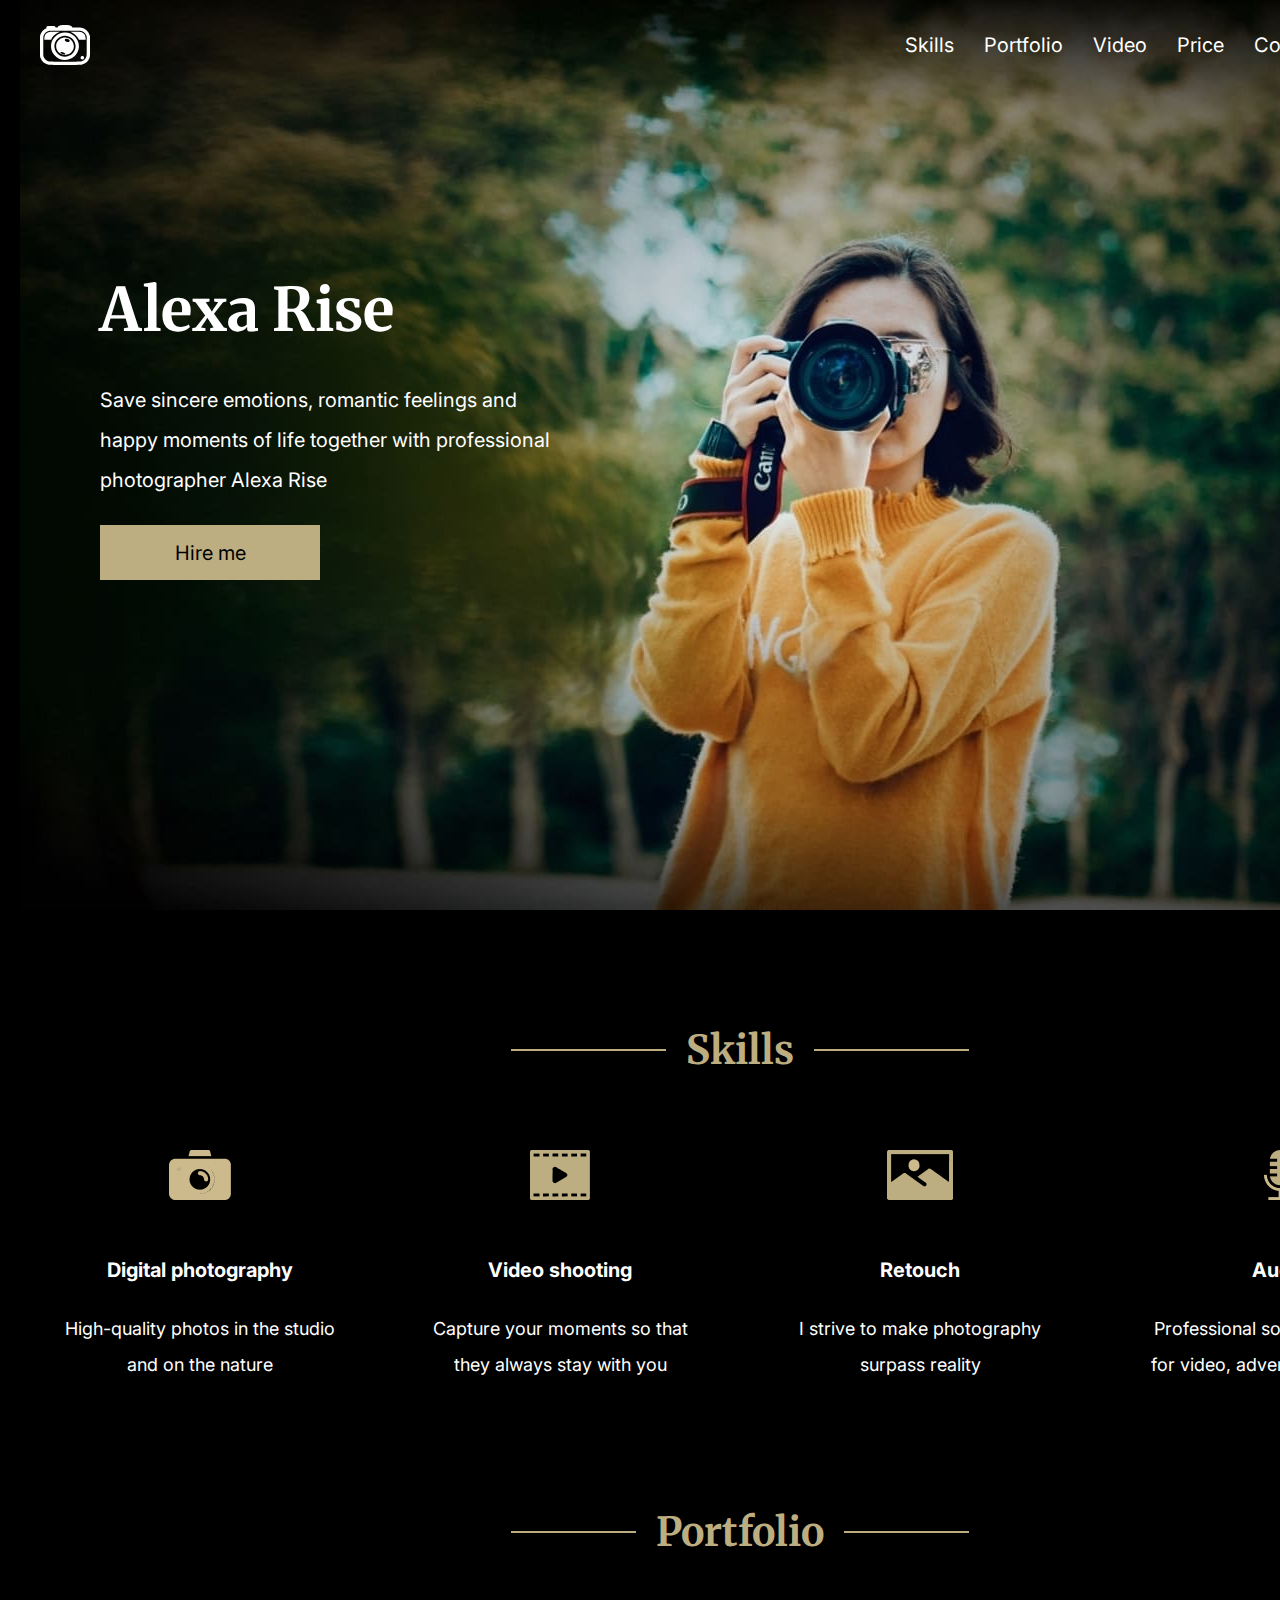
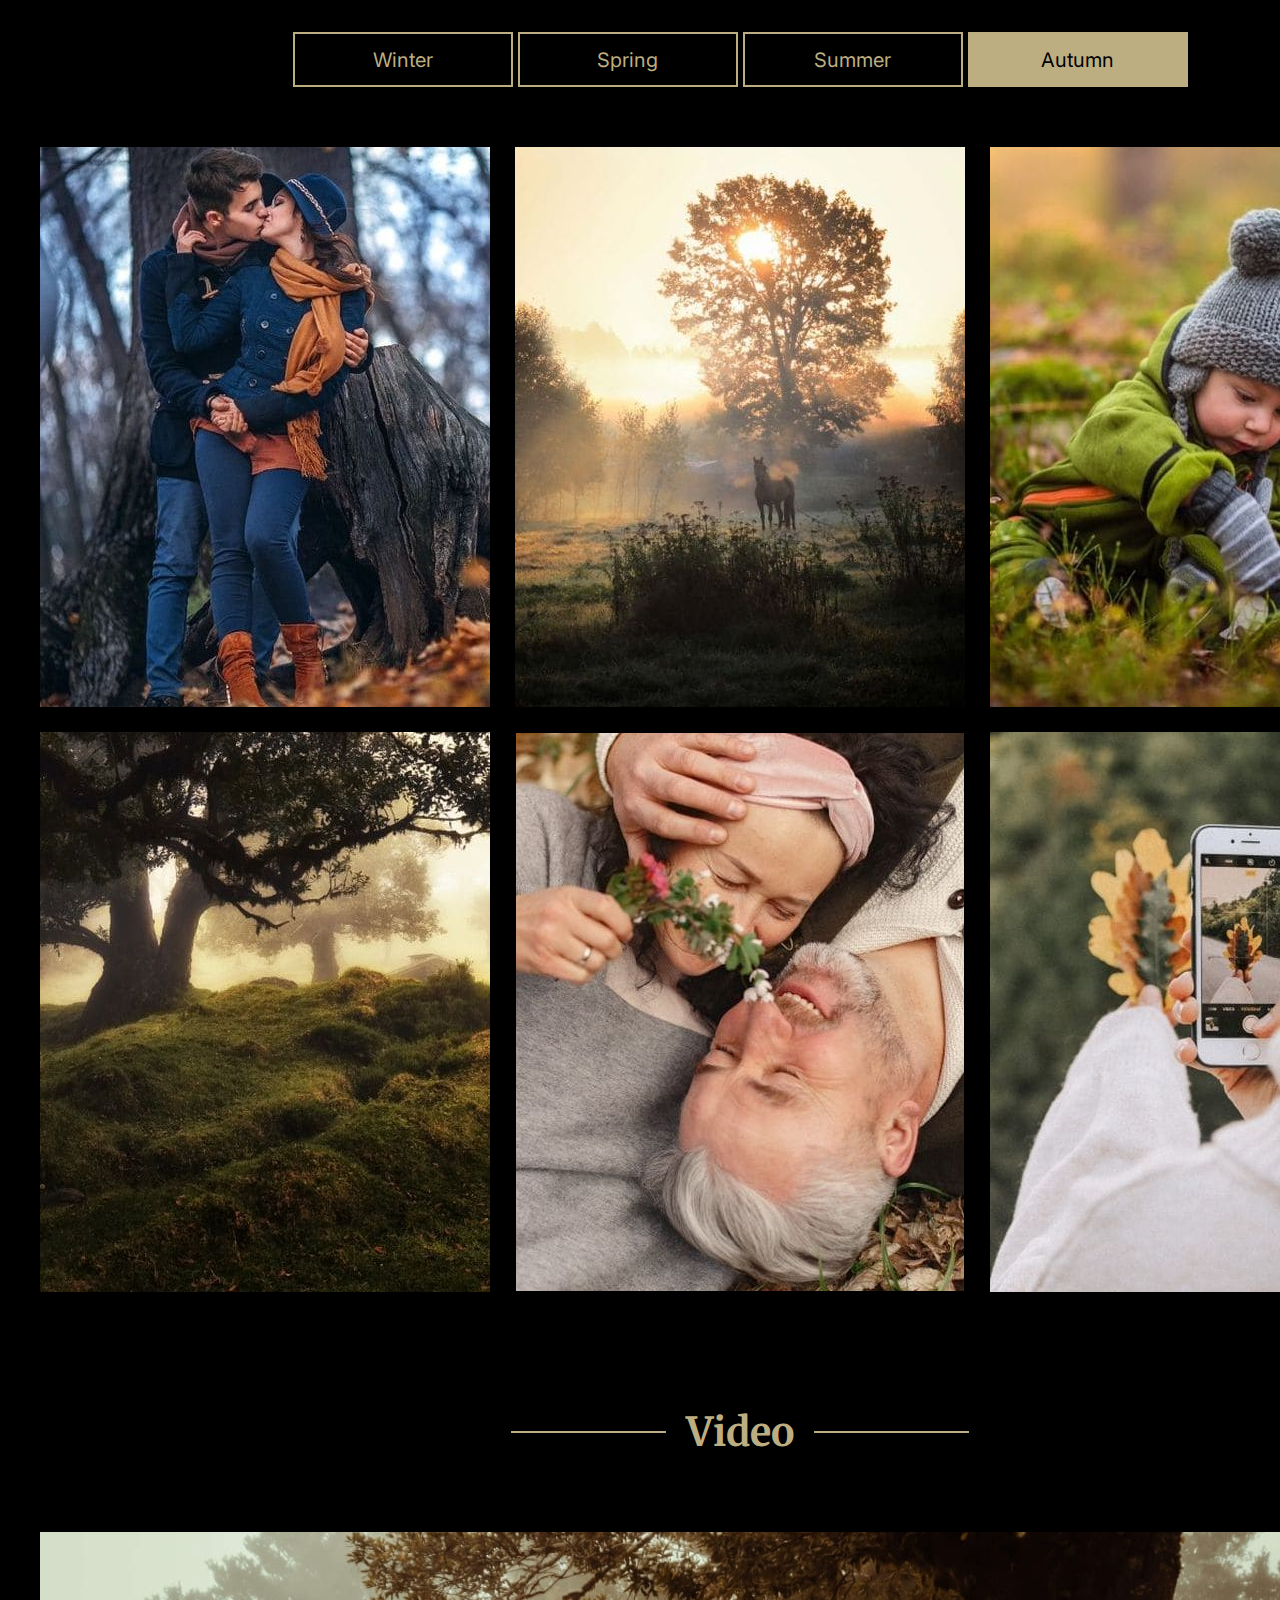
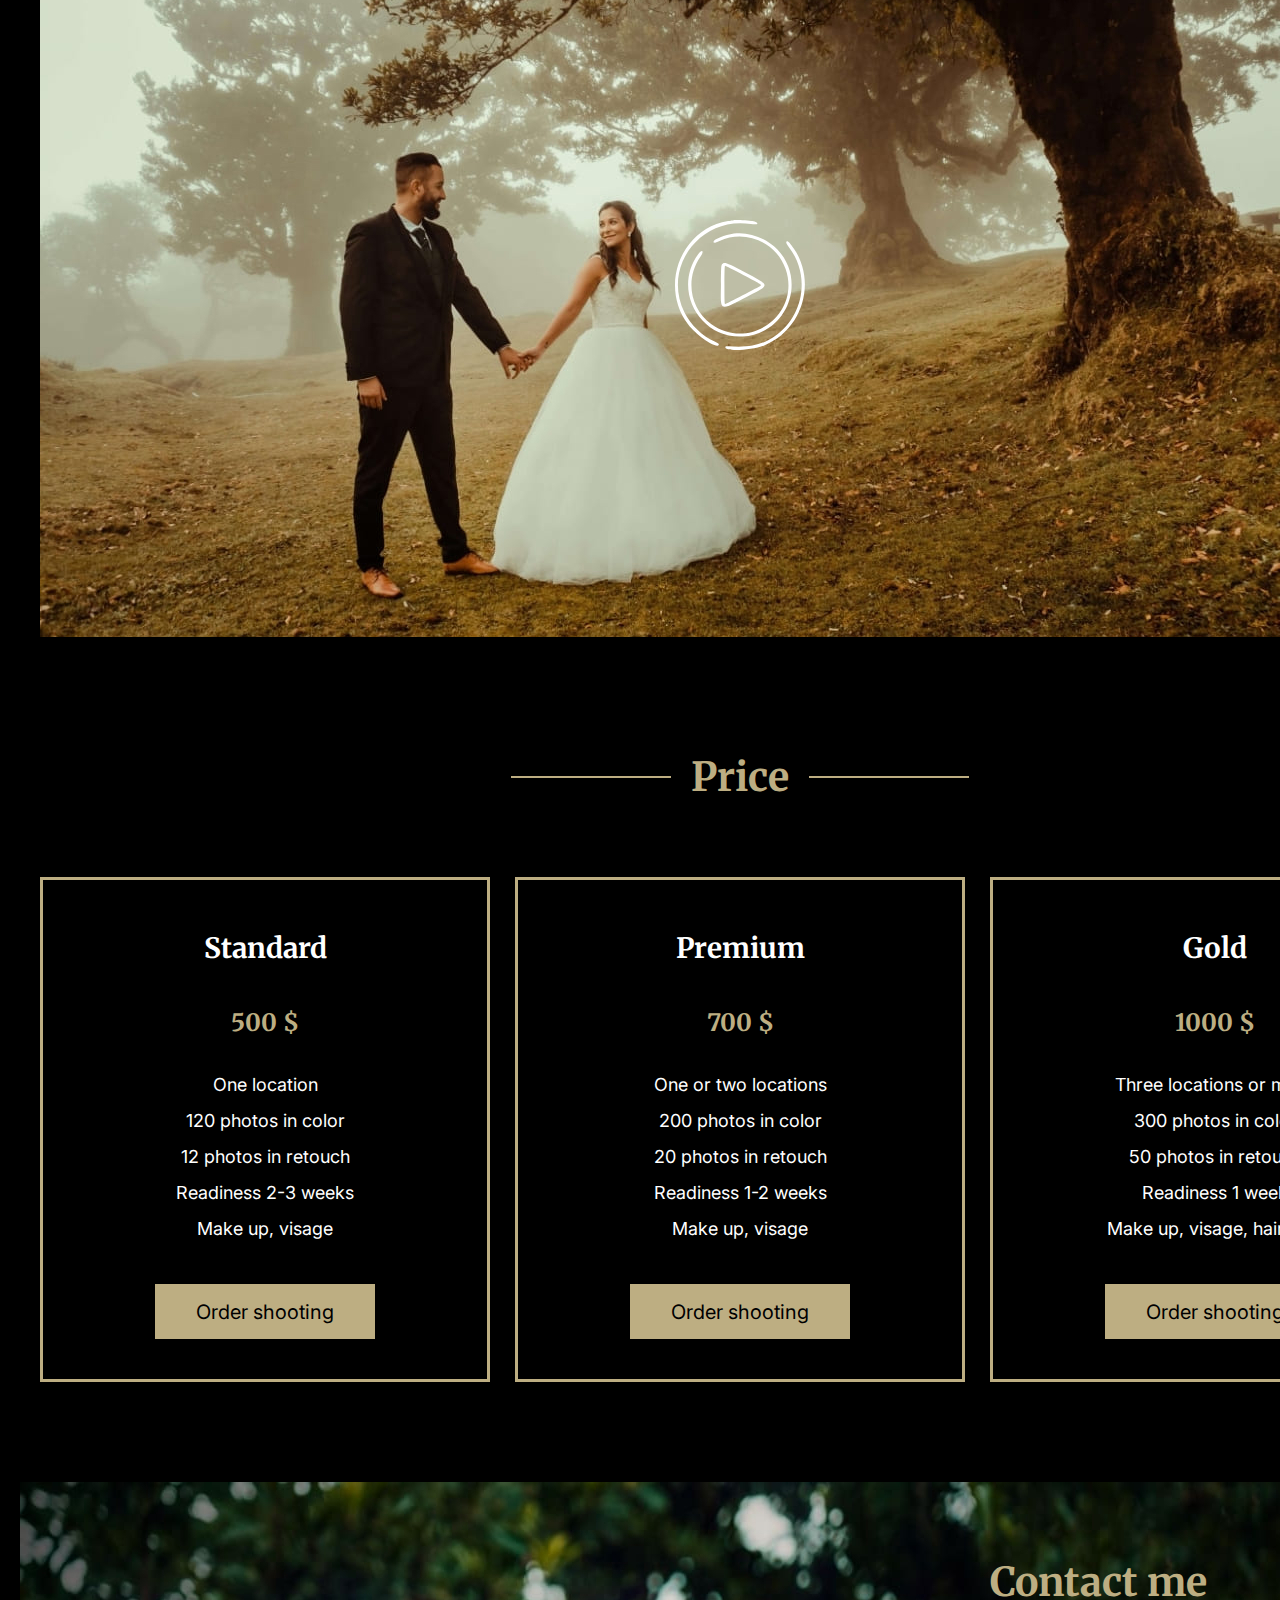
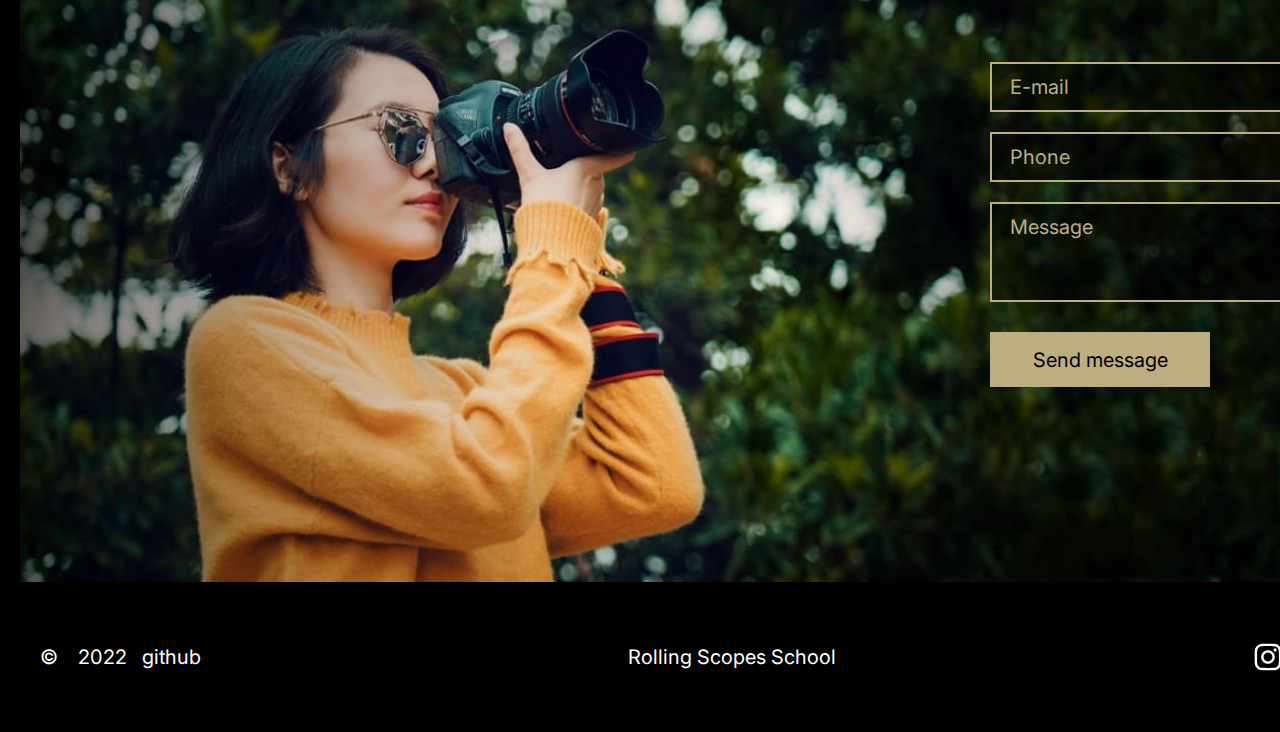
==== portfolio/index.html @ 55b0871f "refactor: refactor html and css files" ====
<!DOCTYPE html>
<html lang="en">

<head>
    <meta charset="UTF-8">
    <meta http-equiv="X-UA-Compatible" content="IE=edge">
    <meta name="viewport" content="width=device-width, initial-scale=1.0">
    <link rel="stylesheet" href="style.css">
    <link rel="shortcut icon" href="assets/img/favicon.ico" type="image/x-icon">
    <title>portfolio</title>
</head>

<body>
    <header class="header">
        <div class="container">

            <svg class="header__logo">
                <use xlink:href="assets/svg/icons.svg#logo"></use>
            </svg>

            <nav class="header-nav">
                <ul class="header-nav__list">
                    <li class="header-nav__item"><a href="#skills" class="header-nav__link">Skills</a></li>
                    <li class="header-nav__item"><a href="#portfolio" class="header-nav__link">Portfolio</a></li>
                    <li class="header-nav__item"><a href="#video" class="header-nav__link">Video</a></li>
                    <li class="header-nav__item"><a href="#price" class="header-nav__link">Price</a></li>
                    <li class="header-nav__item"><a href="#contacts" class="header-nav__link">Contacts</a></li>
                </ul>
            </nav>

            <button class="button-language" type="button"><span
                    class="color-gold">en</span>&nbsp;&nbsp;/&nbsp;&nbsp;ru</button>

        </div>
    </header>
    <main class="main">
        <div class="container">

            <section class="hero" id="hero">
                <div class="container">
                    <div class="hero__block">
                        <h1 class="hero__title">Alexa Rise</h1>
                        <p class="hero__text">Save sincere emotions, romantic feelings and<br>
                            happy moments of life together with professional<br>
                            photographer Alexa Rise
                        </p>
                        <button class="button button_active" type="button">Hire me</button>
                    </div>
                </div>
            </section>

            <section class="skills" id="skills">
                <div class="container">

                    <h2 class="section-title">Skills</h2>

                    <div class="skills__row">

                        <section class="skills-item">
                            <img class="skills-item__image" src="assets/img/camera-1.png" alt="camera">
                            <h2 class="skills-item__title">Digital photography</h2>
                            <p class="skills-item__text">High-quality photos in the studio<br>
                                and on the nature</p>
                        </section>

                        <section class="skills-item">
                            <img class="skills-item__image" src="assets/img/video-1.png" alt="video">
                            <h2 class="skills-item__title">Video shooting</h2>
                            <p class="skills-item__text">Capture your moments so that<br>
                                they always stay with you</p>
                        </section>

                        <section class="skills-item">
                            <img class="skills-item__image" src="assets/img/image-1.png" alt="image">
                            <h2 class="skills-item__title">Retouch</h2>
                            <p class="skills-item__text">I strive to make photography<br>
                                surpass reality</p>
                        </section>

                        <section class="skills-item">
                            <img class="skills-item__image" src="assets/img/mic-1.png" alt="microphone">
                            <h2 class="skills-item__title">Audio</h2>
                            <p class="skills-item__text">Professional sounds recording<br>
                                for video, advertising, portfolio</p>
                        </section>

                    </div>

                </div>
            </section>

            <section class="portfolio" id="portfolio">
                <div class="container">

                    <h2 class="section-title">Portfolio</h2>

                    <div class="portfolio__buttons">
                        <button class="button" type="button">Winter</button>
                        <button class="button" type="button">Spring</button>
                        <button class="button" type="button">Summer</button>
                        <button class="button button_active" type="button">Autumn</button>
                    </div>

                    <div class="portfolio__images">
                        <img class="portfolio__image" src="assets/img/portfolio-img.jpg" alt="image 1">
                        <img class="portfolio__image" src="assets/img/portfolio-img-1.jpg" alt="image 2">
                        <img class="portfolio__image" src="assets/img/portfolio-img-2.jpg" alt="image 3">
                        <img class="portfolio__image" src="assets/img/portfolio-img-3.jpg" alt="image 4">
                        <img class="portfolio__image" src="assets/img/portfolio-img-4.jpg" alt="image 5">
                        <img class="portfolio__image" src="assets/img/portfolio-img-5.jpg" alt="image 6">
                    </div>

                </div>
            </section>

            <section class="video" id="video">
                <div class="container">

                    <h2 class="section-title">Video</h2>

                    <div class="video-player">

                        <img class="video-player__image" src="assets/img/video-player.jpg" alt="video">
                        <svg class="video-player__button">
                            <use xlink:href="assets/svg/icons.svg#Play_hover"></use>
                        </svg>

                    </div>

                </div>
            </section>

            <section class="price" id="price">
                <div class="container">

                    <h2 class="section-title">Price</h2>

                    <div class="price__row">

                        <section class="price-item">

                            <h2 class="price-item__title">Standard</h2>

                            <span class="price-item__text price-text display-block">500 $</span>
                            <span class="price-item__text display-block">One location</span>
                            <span class="price-item__text display-block">120 photos in color</span>
                            <span class="price-item__text display-block">12 photos in retouch</span>
                            <span class="price-item__text display-block">Readiness 2-3 weeks</span>
                            <span class="price-item__text display-block">Make up, visage</span>
                            <button class="button button_active" type="button">Order shooting</button>

                        </section>

                        <section class="price-item">

                            <h2 class="price-item__title">Premium</h2>

                            <span class="price-item__text price-text display-block">700 $</span>
                            <span class="price-item__text display-block">One or two locations</span>
                            <span class="price-item__text display-block">200 photos in color</span>
                            <span class="price-item__text display-block">20 photos in retouch</span>
                            <span class="price-item__text display-block">Readiness 1-2 weeks</span>
                            <span class="price-item__text display-block">Make up, visage</span>
                            <button class="button button_active" type="button">Order shooting</button>

                        </section>

                        <section class="price-item">

                            <h2 class="price-item__title">Gold</h2>

                            <span class="price-item__text price-text display-block">1000 $</span>
                            <span class="price-item__text display-block">Three locations or more</span>
                            <span class="price-item__text display-block">300 photos in color</span>
                            <span class="price-item__text display-block">50 photos in retouch</span>
                            <span class="price-item__text display-block">Readiness 1 week</span>
                            <span class="price-item__text display-block">Make up, visage, hairstyle</span>
                            <button class="button button_active" type="button">Order shooting</button>

                        </section>

                    </div>

                </div>
            </section>

            <section class="contacts" id="contacts">
                <div class="container">
                    <div class="contacts__block">

                        <h2 class="contacts__title">Contact me</h2>
                        <span class="contacts__item display-block"><input class="contacts__input-email" type="email"
                                placeholder="E-mail"></span>
                        <span class="contacts__item display-block"><input class="contacts__input-tel" type="tel"
                                placeholder="Phone"></span>
                        <span class="contacts__item display-block"><textarea class="contacts__textarea"
                                placeholder="Message"></textarea></span>
                        <button class="button button_active" type="button">Send message</button>

                    </div>
                </div>
            </section>

        </div>
    </main>
    <footer class="footer">
        <div class="container">
            <div class="footer__row">
                <span class="footer__item">&copy;&nbsp;&nbsp;&nbsp;&nbsp;2022&nbsp;&nbsp;&nbsp;<a
                        href="https://github.com/alexPalx">github</a>&nbsp;&nbsp;&nbsp;&nbsp;&nbsp;&nbsp;</span>

                <span class="footer__item"><a href="https://rs.school/js-stage0">Rolling Scopes School</a></span>

                <ul class="footer__item footer__social-list">
                    <li>
                        <a class="social-list__link" href="#">
                            <svg class="social-list__icon">
                                <use xlink:href="assets/svg/icons.svg#inst-1"></use>
                            </svg>
                        </a>
                    </li>
                    <li>
                        <a class="social-list__link" href="#">
                            <svg class="social-list__icon">
                                <use xlink:href="assets/svg/icons.svg#fb-1"></use>
                            </svg>
                        </a>
                    </li>
                    <li>
                        <a class="social-list__link" href="#">
                            <svg class="social-list__icon">
                                <use xlink:href="assets/svg/icons.svg#tw-1"></use>
                            </svg>
                        </a>
                    </li>
                    <li>
                        <a class="social-list__link" href="#">
                            <svg class="social-list__icon">
                                <use xlink:href="assets/svg/icons.svg#pinterest-1"></use>
                            </svg>
                        </a>
                    </li>
                </ul>

            </div>
        </div>
    </footer>
    <script src="index.js"></script>
</body>

</html>
---- portfolio/style.css ----
@import url('https://fonts.googleapis.com/css2?family=Inter:wght@400;700&family=Merriweather:wght@700&display=swap');

/*
font-family: 'Inter', sans-serif;
font-family: 'Merriweather', serif;
*/

/*---------------- Html ----------------*/
:root {
    --gold-color: #bdae82;
}

* {
    box-sizing: border-box;
    font: 400 20px/30px 'Inter', sans-serif;
    color: #ffffff;
}

html {
    scroll-behavior: smooth;
}



/*---------------- Body ----------------*/
body {
    background-color: #000000;
    margin: 0;
}

svg,
a {
    transition: 0.4s;
}

a {
    text-decoration: none;
}

a:hover {
    color: var(--gold-color);
}

h1,
p {
    margin: 0;
}

.container {
    width: 1440px;
    margin: 0 auto;
    margin-bottom: 100px;
}

.display-block {
    display: block;
}

.header,
.main,
.footer {
    padding: 0 20px;
}



/*--------------- Header ---------------*/
.header .container {
    display: flex;
    align-items: center;
    background: url('assets/img/bg.jpg');
    background-repeat: no-repeat;
    background-position: center 0;
    margin-bottom: 0;
}

.header__logo {
    display: block;
    width: 50px;
    height: 50px;
    margin: 20px;
    fill: #ffffff;
}

.header__logo:hover {
    fill: var(--gold-color);
}

.header-nav {
    margin-left: auto;
}

.header-nav__list {
    display: flex;
    justify-content: flex-end;
    align-items: center;
    padding: 0; 
    margin: 0;
    list-style: none;
}

.header-nav__item {
    font: 400 20px/50px 'Inter', sans-serif;
    color: #ffffff;
}

.header-nav__link {
    margin: 0 15px;
    line-height: 50px;
    font-size: 20px;
}



/*---------------- Main ----------------*/
.main > .container {
    margin-bottom: 0;
}

.section-title{
    display: flex;
    justify-content: center;
    width: 42vw;
    max-width: 1440px;
    height: 80px;
    padding: 0 20px;
    margin: 0 auto 60px auto;
    overflow: hidden;
    font: 700 40px 'Merriweather', serif;
    color: var(--gold-color);
    font-size: 40px;
    line-height: 80px;
}

.section-title::after,
.section-title::before {
    width: 400px;
    height: 0px;

    margin: 39px 20px;

    content: '';
    border: 1px solid var(--gold-color);
}



/*---------------- Hero ----------------*/
.hero .container {
    height: 820px;
    background-image: url('assets/img/bg.jpg');
    background-position: center -90px;
    background-repeat: no-repeat;
}

.hero__block {
    padding: 160px 0 0 80px;
}

.hero__title {
    font: 700 60px/120px 'Merriweather', serif;
}

.hero__text {
    font: 400 20px/40px 'Inter', sans-serif;
    margin: 10px 0 25px 0;
}



/*--------------- Skills ---------------*/
.skills .container {
    margin-bottom: 102px;
}

.skills__row {
    display: flex;
    justify-content: center;
    flex-wrap: wrap;
    text-align: center;
    gap: 40px
}
.skills-item {
    width: 320px;
    height: 240px;
    /* padding: 0 20px 2px 20px; */
}

/* .skills-item__image {} */

.skills-item__title {
    font: 700 20px/40px 'Inter', sans-serif;
    margin: 42px 0 21px 0;
}

.skills-item__text {
    font: 400 18px/36px 'Inter', sans-serif;
}



/*------------- Portfolio --------------*/
.portfolio .container {
    text-align: center;
}

/* .portfolio__buttons {} */

.portfolio__images {
    display: flex;
    justify-content: center;
    flex-wrap: wrap;
    gap: 25px;
    padding-top: 60px;
}

.portfolio__image {
    width: 450px;
}



/*--------------- Video ----------------*/
.video .container {
    text-align: center;
}

.video-player {
    width: 1400px;
    height: 705px;
    margin: auto;
    position: relative;
    display: flex;
    justify-content: center;
    align-items: center;
}

/* .video-player__image {} */

.video-player__button {
    position: absolute;
    width: 130px;
    fill: #ffffff;
}

.video-player__button:hover {
    fill: var(--gold-color);
}



/*--------------- Price ----------------*/
/* .price {} */

.price__row {
    display: flex;
    justify-content: space-between;
    padding: 0 20px;
    gap: 25px
}

.price-item {
    width: 450px;
    height: 505px;
    border: 3px solid var(--gold-color);
    text-align: center;
}

.price-item span:last-of-type {
    margin-bottom: 37px;
}

.price-item__title {
    font: 700 28px/56px 'Merriweather', serif;
    margin-top: 40px;
}

.price-item__text {
    font: 400 18px/36px 'Inter', sans-serif;
}

.price-item__text {
    font: 400 18px/36px 'Inter', sans-serif;
}

.price-text {
    font: 700 24px/48px 'Merriweather', serif;
    color: var(--gold-color);
    margin: 20px 0;
}



/*-------------- Contacts --------------*/
.contacts .container {
    height: 700px;
    background-image: url('assets/img/contacts.jpg');
    margin-bottom: 0;
}

.contacts__block {
    padding: 60px 20px 195px 970px;
}

.contacts__title {
    margin: 0 0 40px 0;
    font: 700 40px/80px 'Merriweather', serif;
    color: var(--gold-color);
}

.contacts__item ::placeholder {
    font-family: inherit;
    color: var(--gold-color);
    font-size: 20px;
}

.contacts__input-email,
.contacts__input-tel,
.contacts__textarea {
    border: 2px solid var(--gold-color);
    background: rgba(0, 0, 0, 0.5);
    width: 450px;
    height: 50px;
    padding: 7.5px 18px;
    margin-bottom: 20px;
}

.contacts__textarea {
    height: 100px;
    resize: none;
    margin-bottom: 22px;
}



/*--------------- Footer ---------------*/
.footer .container {
    height: 150px;
    margin-bottom: 0;
}

.footer__row {
    height: 100%;
    display: flex;
    justify-content: space-between;
    align-items: center;
    font: 400 20px/50px 'Inter', sans-serif;
}

.footer__item {
    margin: 0 20px;
}

.footer__social-list {
    display: flex;
    list-style: none;
    padding: 0;
}

.social-list__link {
    display: block;
    height: 32px;
    margin-left: 20px;
}

.social-list__icon{
    fill: #ffffff;
    width: 32px;
    height: 32px;
}

.social-list__icon:hover{
    fill: var(--gold-color);
}

.social-list__icon:last-child {
    margin-right: 0;
}



/*--------------- Other ----------------*/
.button {
    font: 400 20px/40px 'Inter', sans-serif;
    color: var(--gold-color);
    background-color: #000000;
    border: 2px solid var(--gold-color);
    width: 220px;
    height: 55px;
    transition: 0.3s;
    cursor: pointer;
}

.button_active {
    color: #000000;
    background-color: var(--gold-color);
    border: none;
}

.button:hover {
    color: #ffffff;
}

.button-language {
    font: 700 20px/50px 'Inter', sans-serif;
    background: none;
    border: none;
    margin: 0 12px;
}

.color-gold{
    font-weight: inherit;
    font-size: inherit;
    color: var(--gold-color);
}
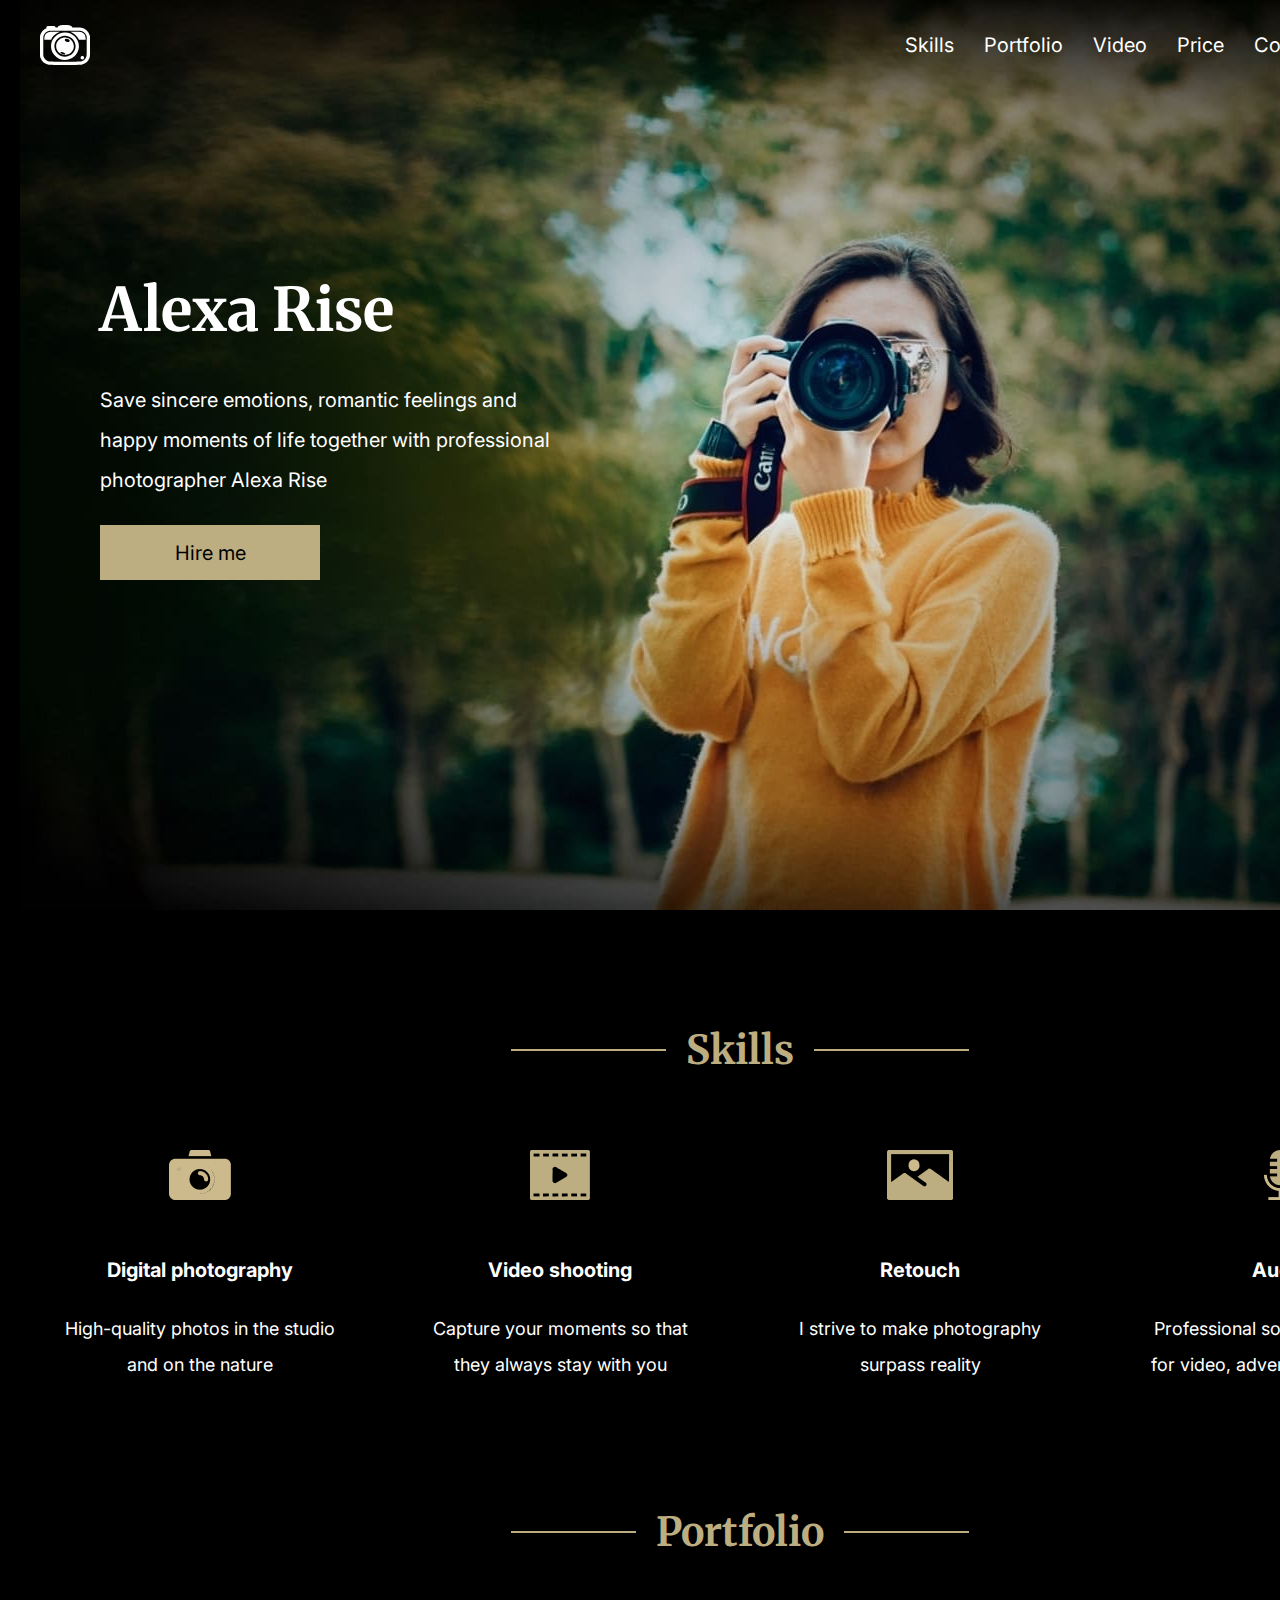
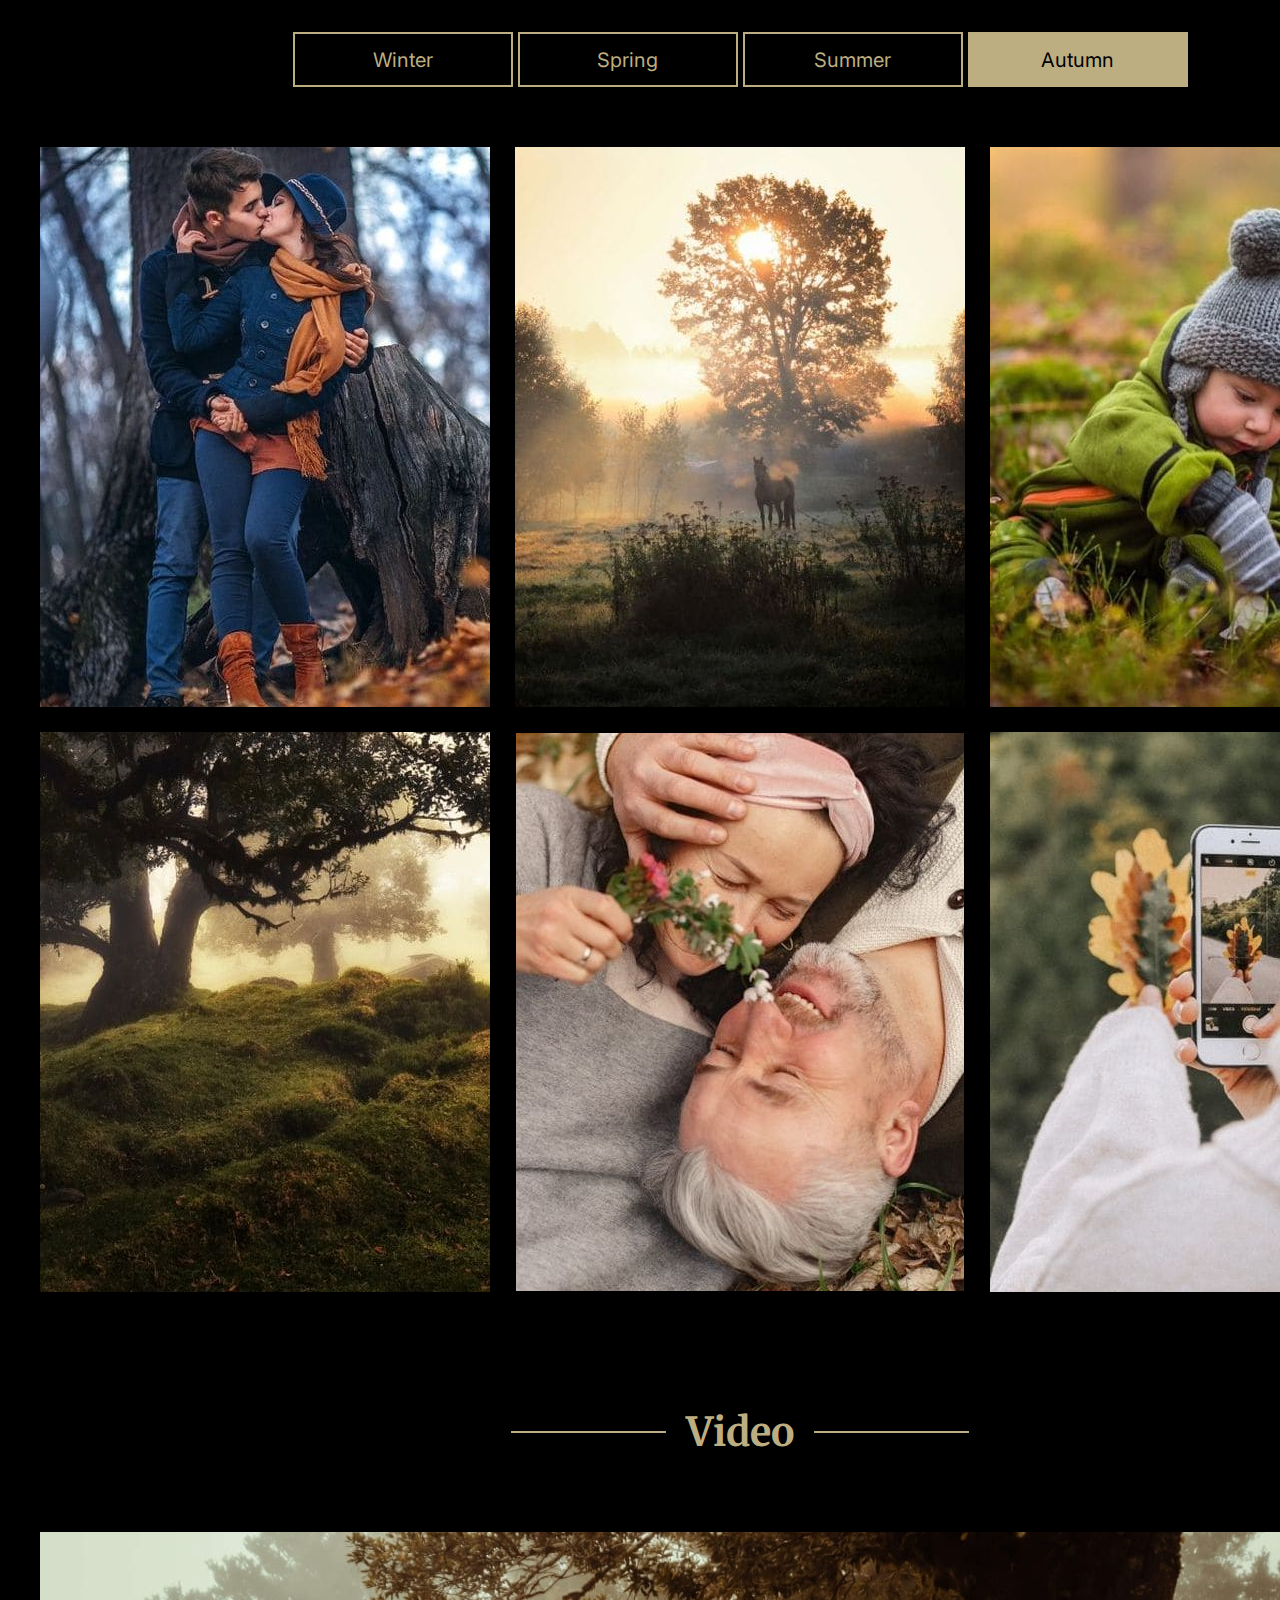
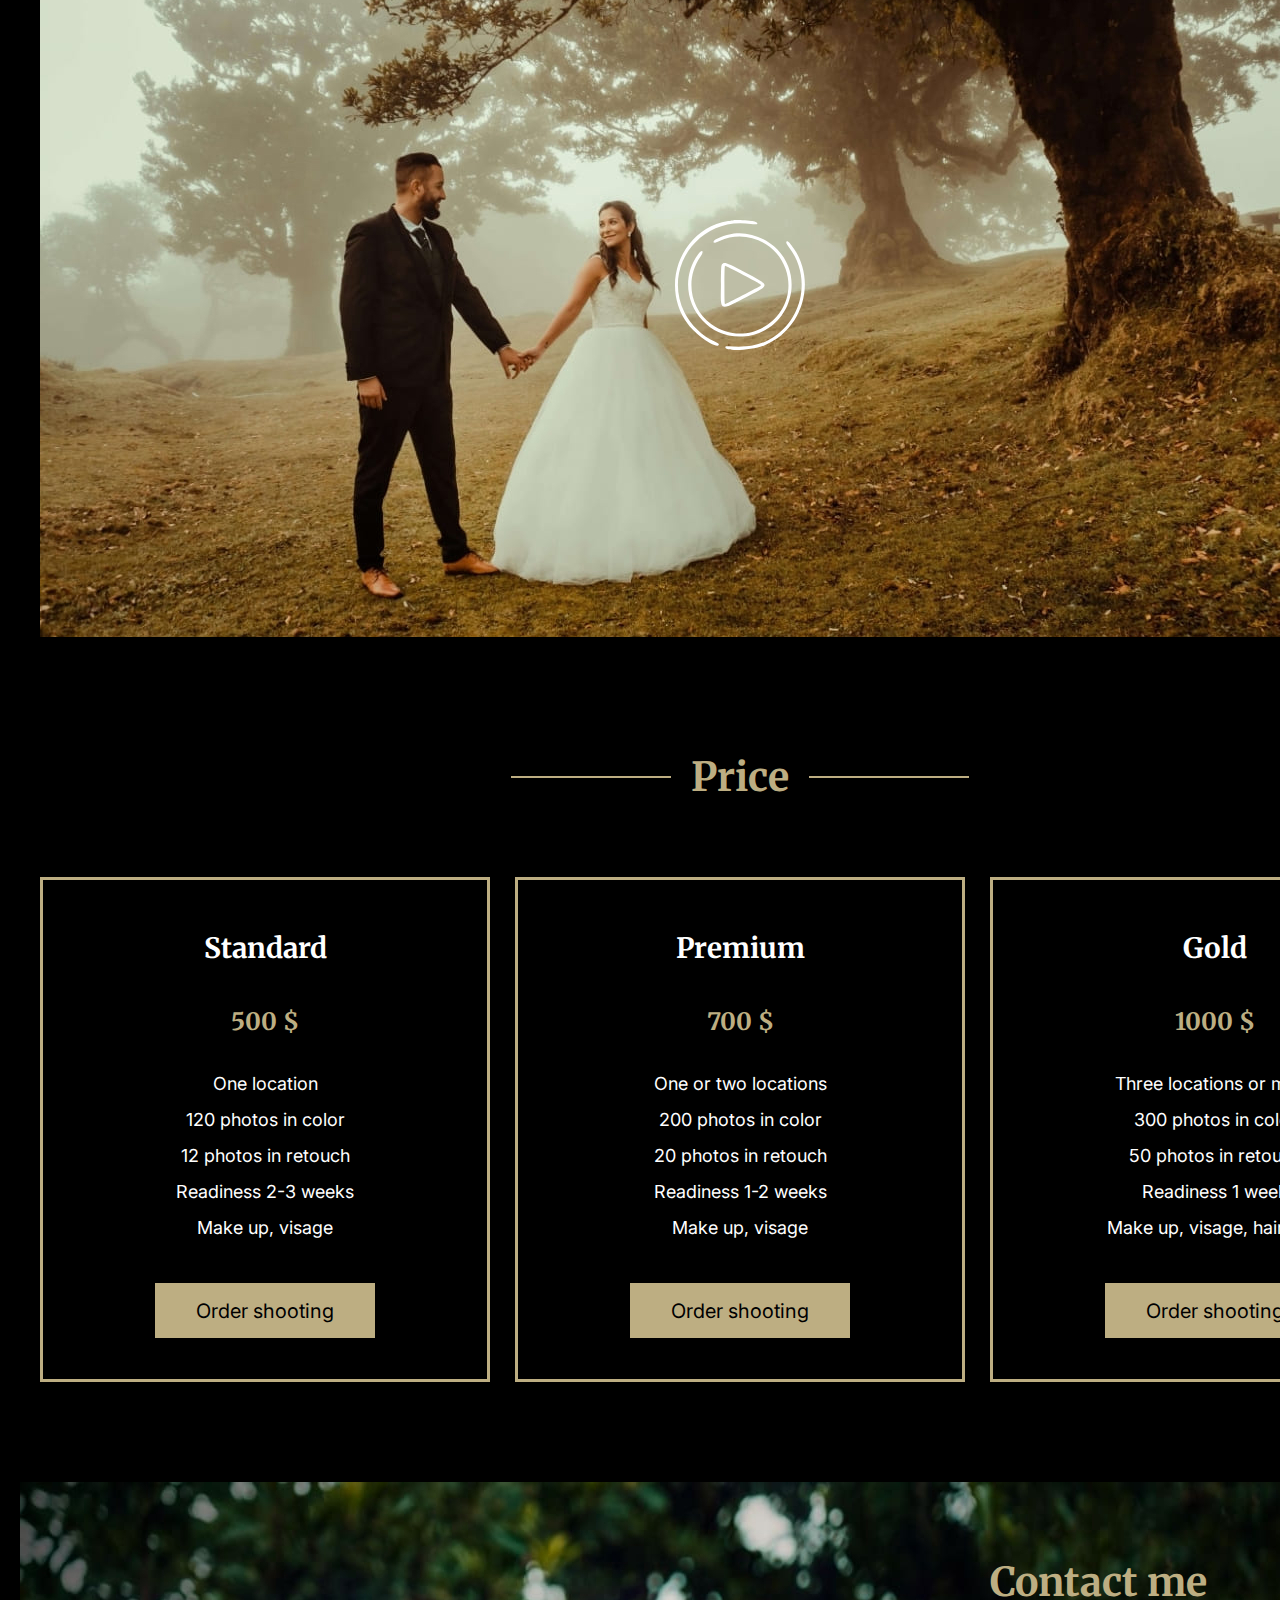
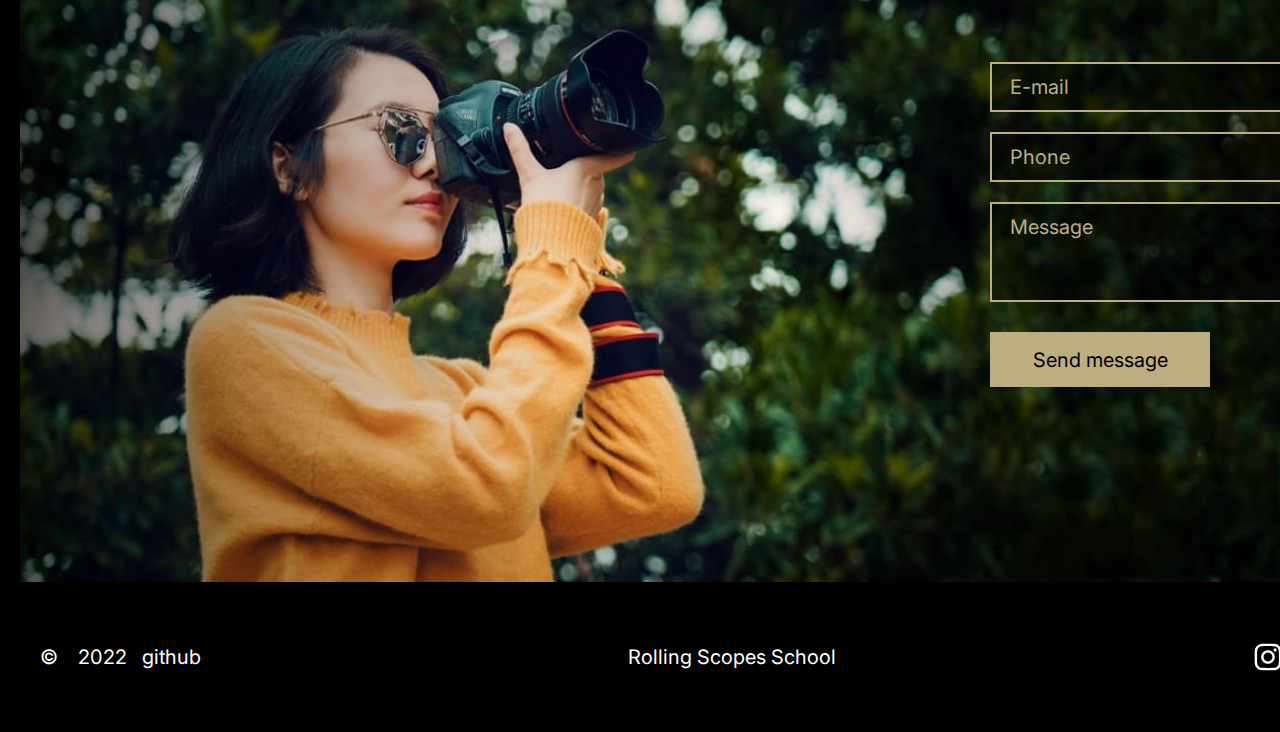
==== commit ca2335b1: "fix: minor fixes" ====
--- a/portfolio/index.html
+++ b/portfolio/index.html
@@ -58,28 +58,28 @@
 
                         <section class="skills-item">
                             <img class="skills-item__image" src="assets/img/camera-1.png" alt="camera">
-                            <h2 class="skills-item__title">Digital photography</h2>
+                            <h3 class="skills-item__title">Digital photography</h3>
                             <p class="skills-item__text">High-quality photos in the studio<br>
                                 and on the nature</p>
                         </section>
 
                         <section class="skills-item">
                             <img class="skills-item__image" src="assets/img/video-1.png" alt="video">
-                            <h2 class="skills-item__title">Video shooting</h2>
+                            <h3 class="skills-item__title">Video shooting</h3>
                             <p class="skills-item__text">Capture your moments so that<br>
                                 they always stay with you</p>
                         </section>
 
                         <section class="skills-item">
                             <img class="skills-item__image" src="assets/img/image-1.png" alt="image">
-                            <h2 class="skills-item__title">Retouch</h2>
+                            <h3 class="skills-item__title">Retouch</h3>
                             <p class="skills-item__text">I strive to make photography<br>
                                 surpass reality</p>
                         </section>
 
                         <section class="skills-item">
                             <img class="skills-item__image" src="assets/img/mic-1.png" alt="microphone">
-                            <h2 class="skills-item__title">Audio</h2>
+                            <h3 class="skills-item__title">Audio</h3>
                             <p class="skills-item__text">Professional sounds recording<br>
                                 for video, advertising, portfolio</p>
                         </section>
@@ -139,7 +139,7 @@
 
                         <section class="price-item">
 
-                            <h2 class="price-item__title">Standard</h2>
+                            <h3 class="price-item__title">Standard</h3>
 
                             <span class="price-item__text price-text display-block">500 $</span>
                             <span class="price-item__text display-block">One location</span>
@@ -153,7 +153,7 @@
 
                         <section class="price-item">
 
-                            <h2 class="price-item__title">Premium</h2>
+                            <h3 class="price-item__title">Premium</h3>
 
                             <span class="price-item__text price-text display-block">700 $</span>
                             <span class="price-item__text display-block">One or two locations</span>
@@ -167,7 +167,7 @@
 
                         <section class="price-item">
 
-                            <h2 class="price-item__title">Gold</h2>
+                            <h3 class="price-item__title">Gold</h3>
 
                             <span class="price-item__text price-text display-block">1000 $</span>
                             <span class="price-item__text display-block">Three locations or more</span>
--- a/portfolio/style.css
+++ b/portfolio/style.css
@@ -273,6 +273,7 @@
 .price-item__title {
     font: 700 28px/56px 'Merriweather', serif;
     margin-top: 40px;
+    margin-bottom: 22px;
 }
 
 .price-item__text {
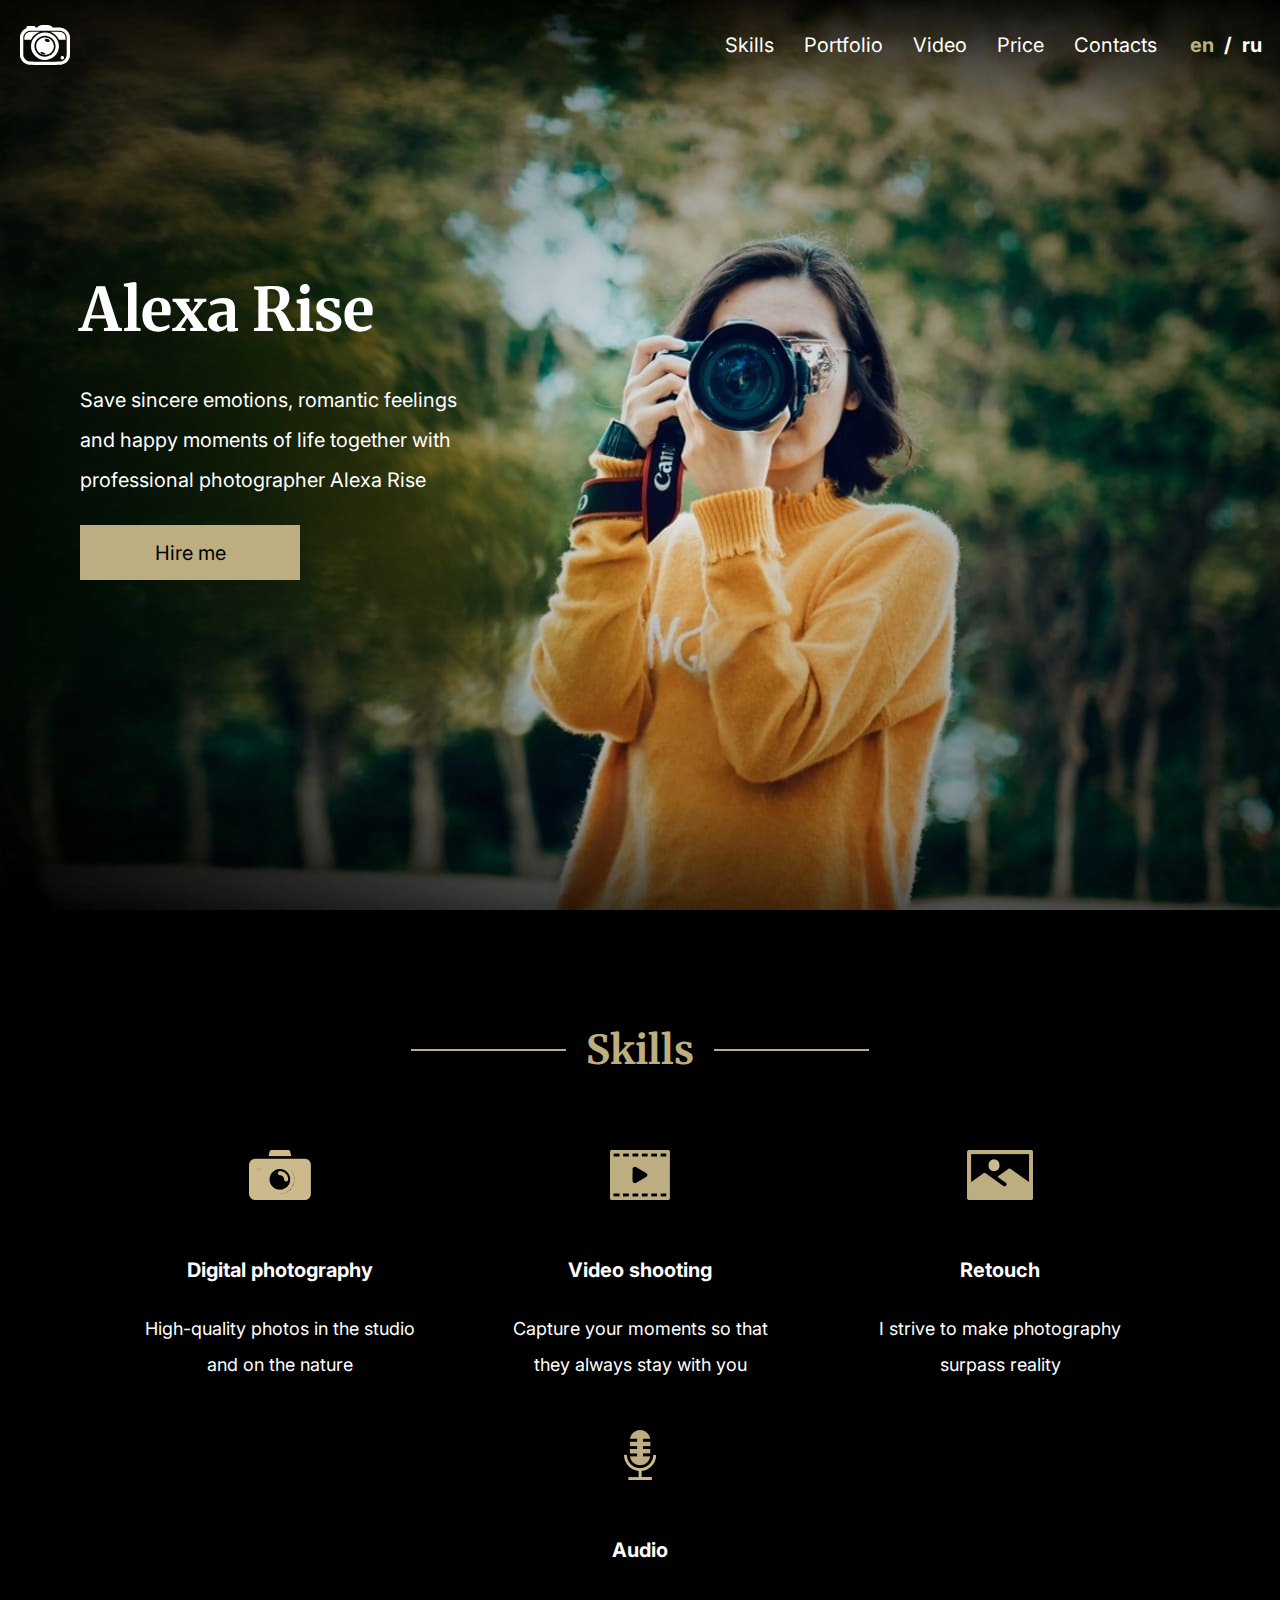
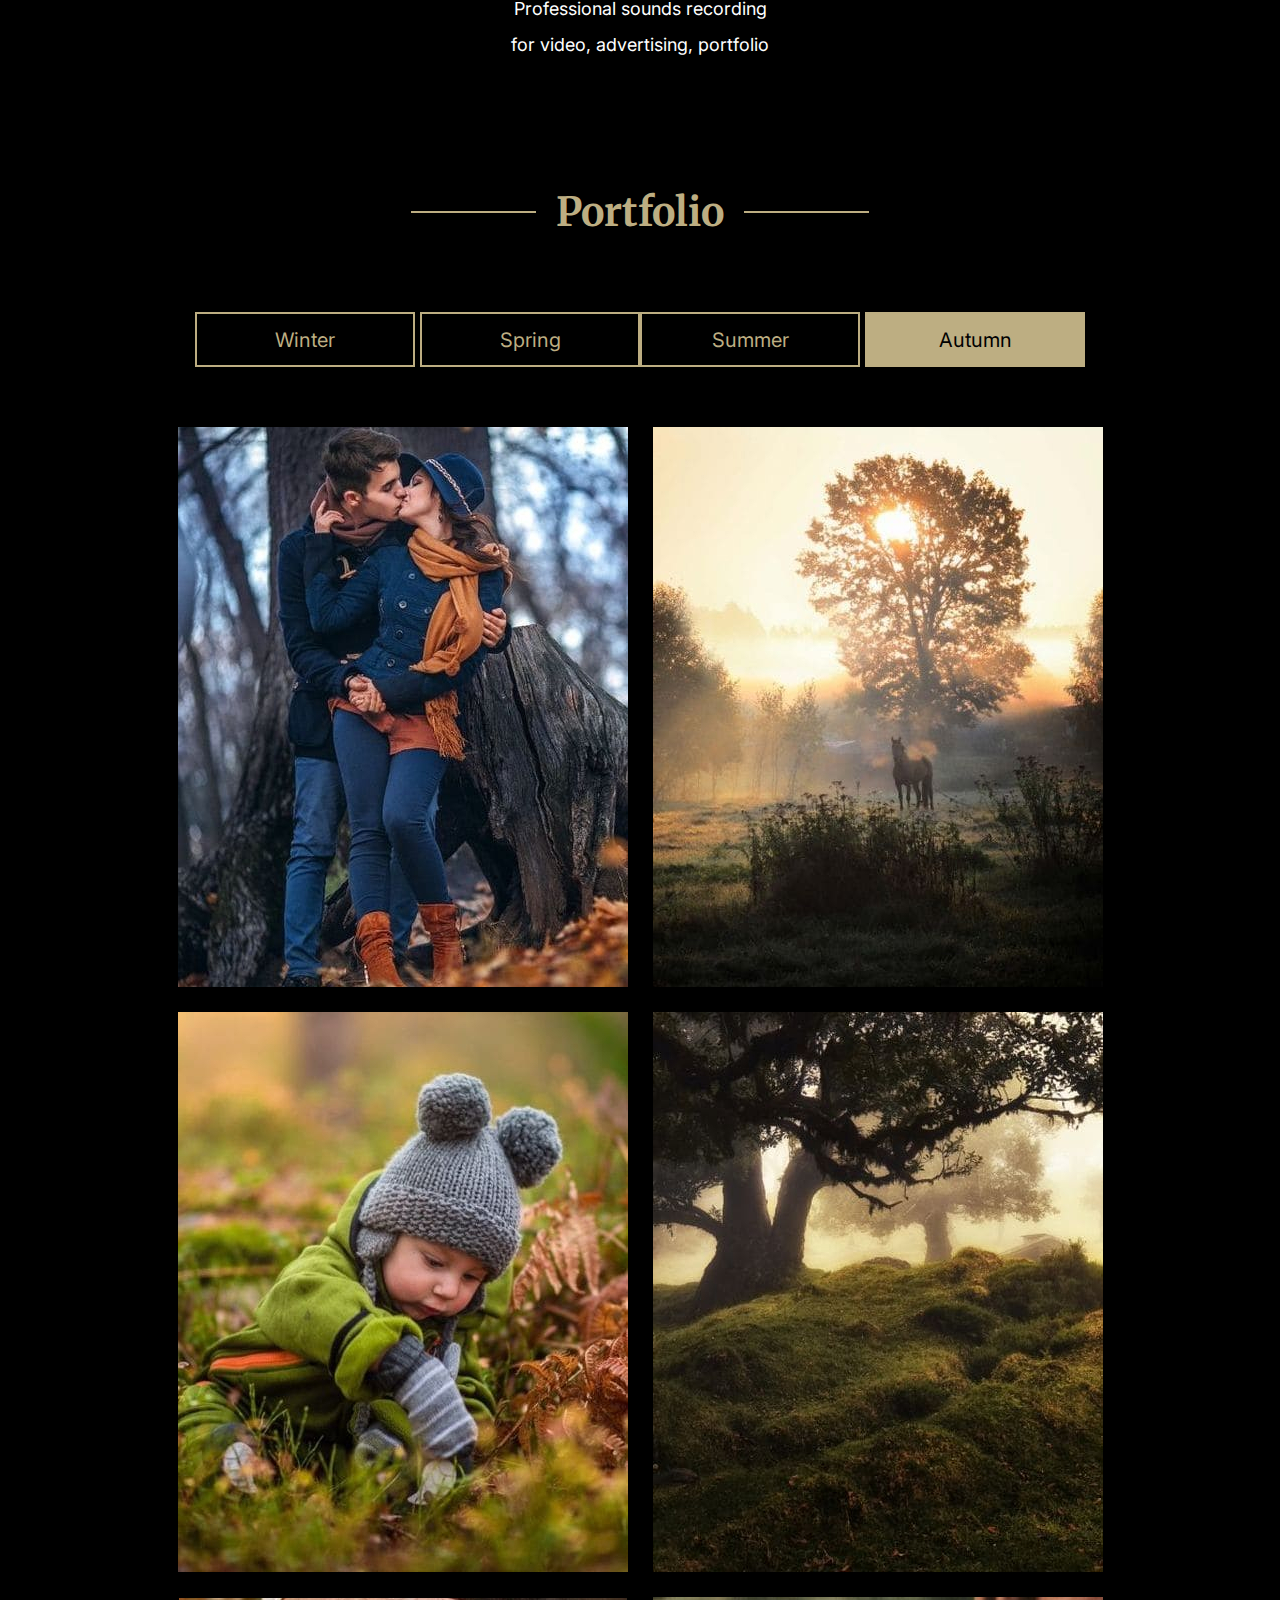
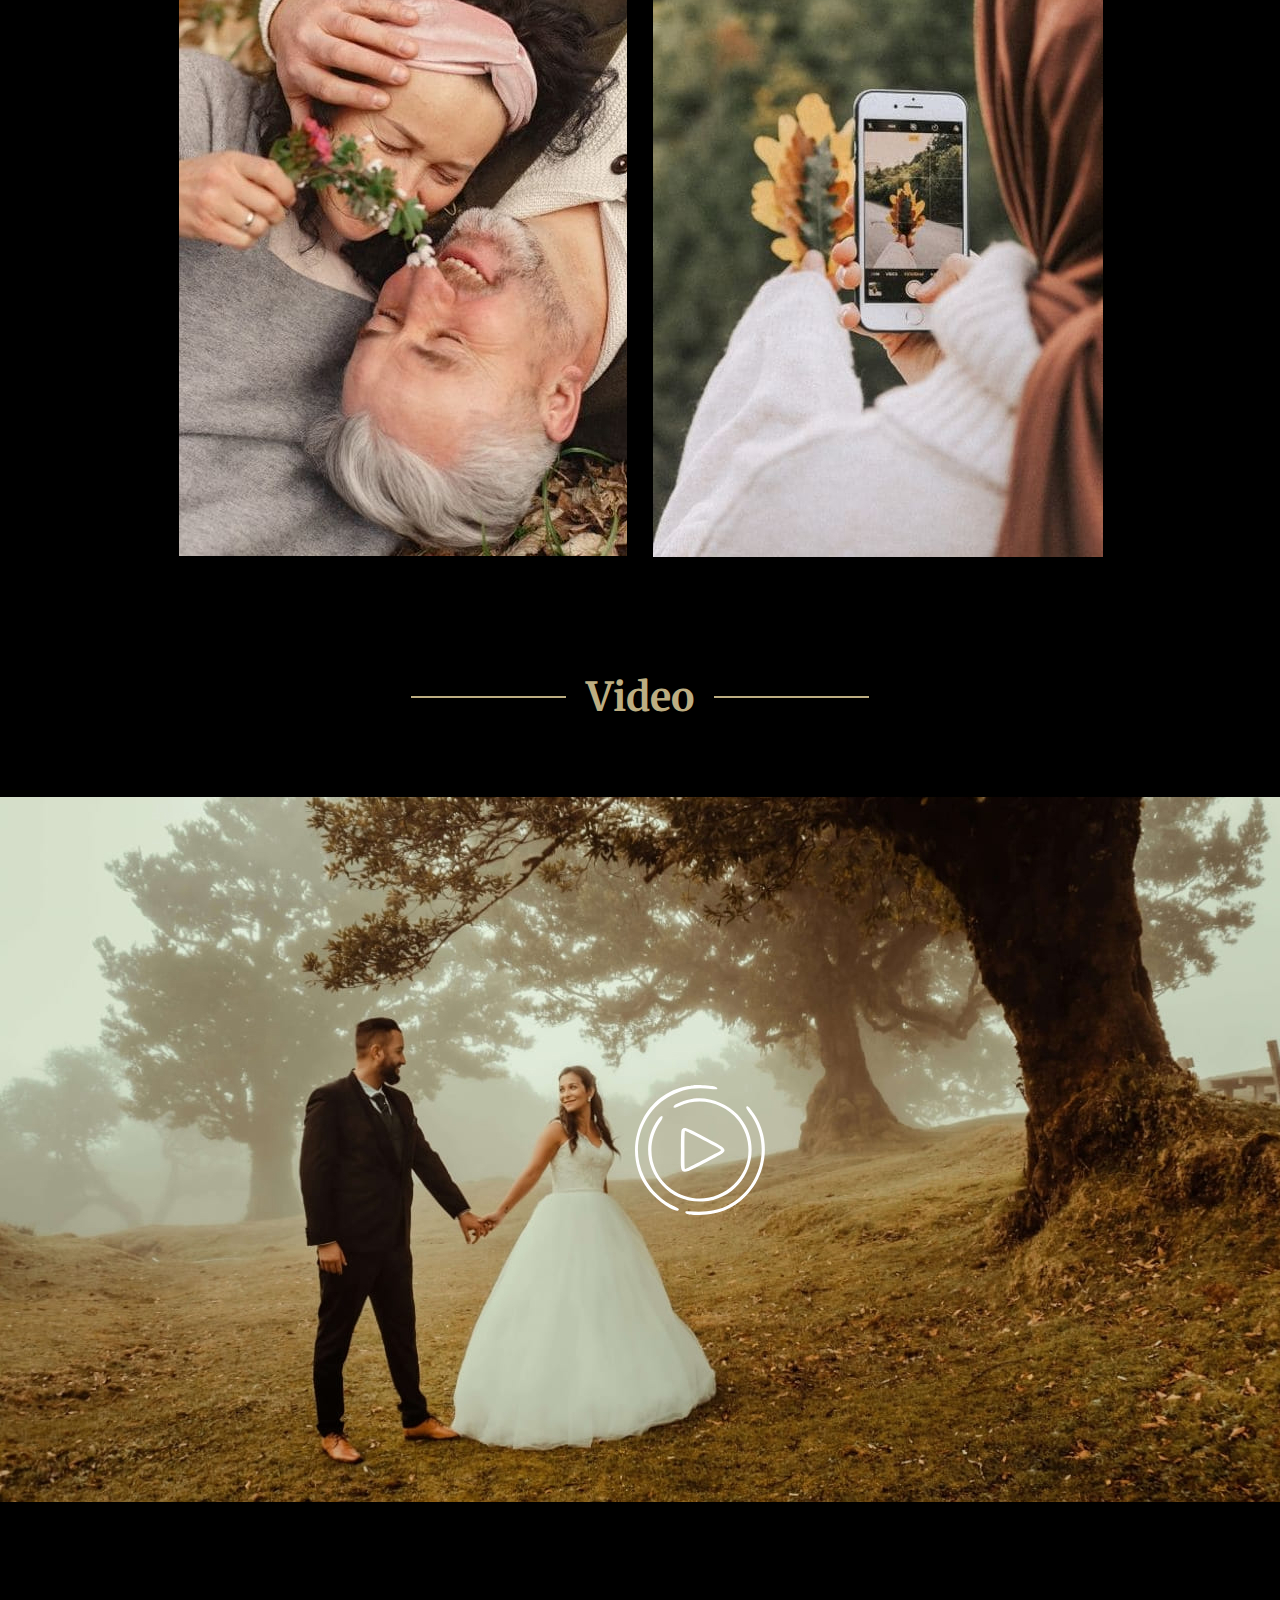
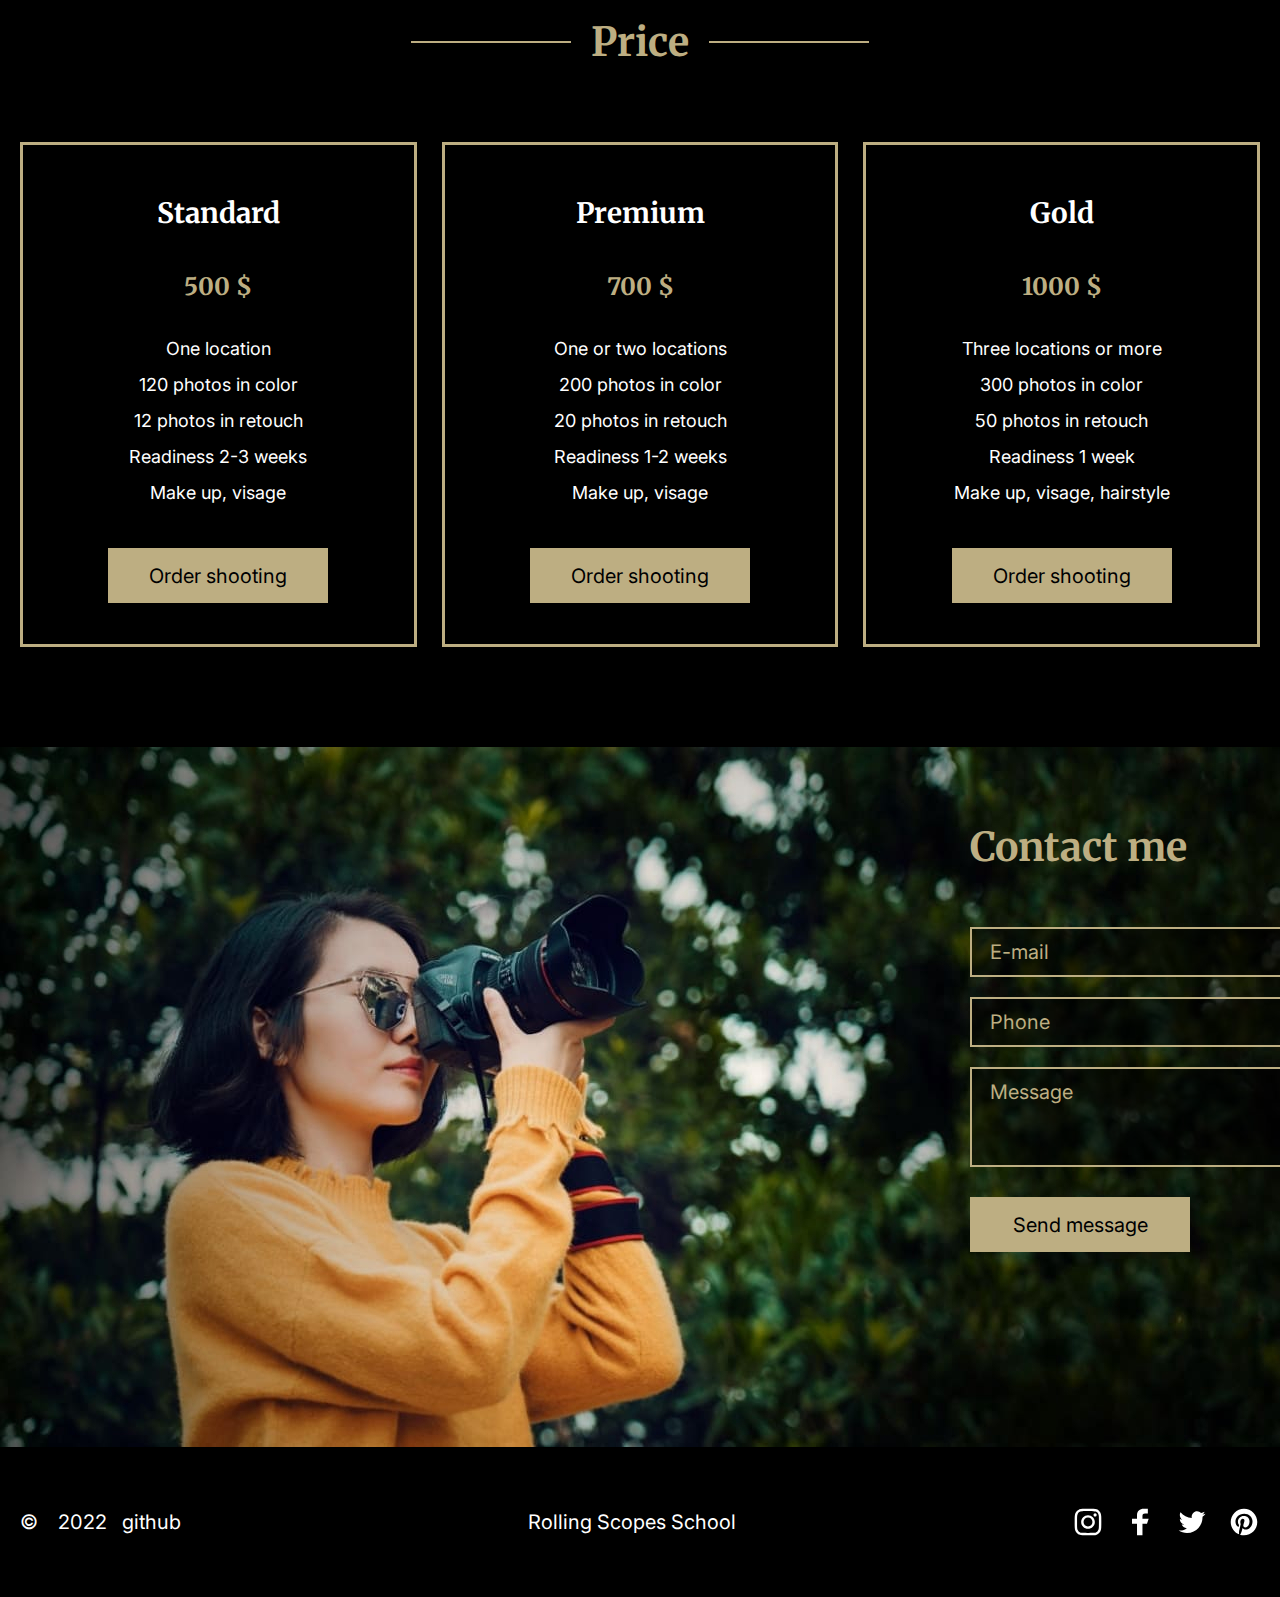
==== commit 6cdd1253: "feat: add adaptive styles for header and hero section" ====
--- a/portfolio/index.html
+++ b/portfolio/index.html
@@ -40,9 +40,7 @@
                 <div class="container">
                     <div class="hero__block">
                         <h1 class="hero__title">Alexa Rise</h1>
-                        <p class="hero__text">Save sincere emotions, romantic feelings and<br>
-                            happy moments of life together with professional<br>
-                            photographer Alexa Rise
+                        <p class="hero__text">Save sincere emotions, romantic feelings and happy moments of life together with professional photographer Alexa Rise
                         </p>
                         <button class="button button_active" type="button">Hire me</button>
                     </div>
@@ -95,10 +93,15 @@
                     <h2 class="section-title">Portfolio</h2>
 
                     <div class="portfolio__buttons">
-                        <button class="button" type="button">Winter</button>
-                        <button class="button" type="button">Spring</button>
-                        <button class="button" type="button">Summer</button>
-                        <button class="button button_active" type="button">Autumn</button>
+                        <div class="portfolio-buttons__row">
+                            <button class="button" type="button">Winter</button>
+                            <button class="button" type="button">Spring</button>
+                        </div>
+                        <div class="portfolio-buttons__row">
+                            <button class="button" type="button">Summer</button>
+                            <button class="button button_active" type="button">Autumn</button>
+                        </div>
+                        
                     </div>
 
                     <div class="portfolio__images">
--- a/portfolio/style.css
+++ b/portfolio/style.css
@@ -1,4 +1,4 @@
-@import url('https://fonts.googleapis.com/css2?family=Inter:wght@400;700&family=Merriweather:wght@700&display=swap');
+@import url('https://fonts.googleapis.com/css2?family=Inter:wght@400;700&family=Merriweather:wght@400;700&display=swap');
 
 /*
 font-family: 'Inter', sans-serif;
@@ -16,6 +16,11 @@
     color: #ffffff;
 }
 
+::-webkit-scrollbar {
+    width: 0;
+    background: transparent; 
+}
+
 html {
     scroll-behavior: smooth;
 }
@@ -47,7 +52,7 @@
 }
 
 .container {
-    width: 1440px;
+    max-width: 1440px;
     margin: 0 auto;
     margin-bottom: 100px;
 }
@@ -56,11 +61,11 @@
     display: block;
 }
 
-.header,
+/* .header,
 .main,
 .footer {
     padding: 0 20px;
-}
+} */
 
 
 
@@ -162,6 +167,7 @@
 }
 
 .hero__text {
+    width: 400px;
     font: 400 20px/40px 'Inter', sans-serif;
     margin: 10px 0 25px 0;
 }
@@ -204,7 +210,16 @@
     text-align: center;
 }
 
-/* .portfolio__buttons {} */
+.portfolio__buttons {
+    display: flex;
+    justify-content: center;
+    flex-wrap: wrap;
+}
+
+/* 
+.portfolio-buttons__row {
+        
+} */
 
 .portfolio__images {
     display: flex;
@@ -414,3 +429,54 @@
     font-size: inherit;
     color: var(--gold-color);
 }
+
+@media (max-width: 768px) {
+    /*---------------- Body ----------------*/
+    .container {
+        margin-bottom: 80px;
+    }
+
+
+
+    /*--------------- Header ---------------*/
+    .header .container {
+        background-size: 980px;
+        background-position: 2% -30px;
+    }
+
+    .header__logo {
+        margin-left: 60px;
+    }
+
+    .button-language {
+        margin-left: auto;
+    }
+
+    .header-nav {
+        display: none;
+    }
+
+
+
+    /*---------------- Hero ----------------*/
+    .hero .container {
+        background-size: 980px;
+        background-position: 2% -120px;
+        height: auto;
+    }
+
+    .hero__block {
+        padding: 78px 60px 150px 60px;
+    }
+
+    .hero__title {
+        font: 400 32px/64px 'Merriweather', serif;
+    }
+
+    .hero__text {
+        line-height: 24.2px;
+        font-size: 20px;
+        margin-top: 20px;
+        margin-bottom: 60px;
+    }
+}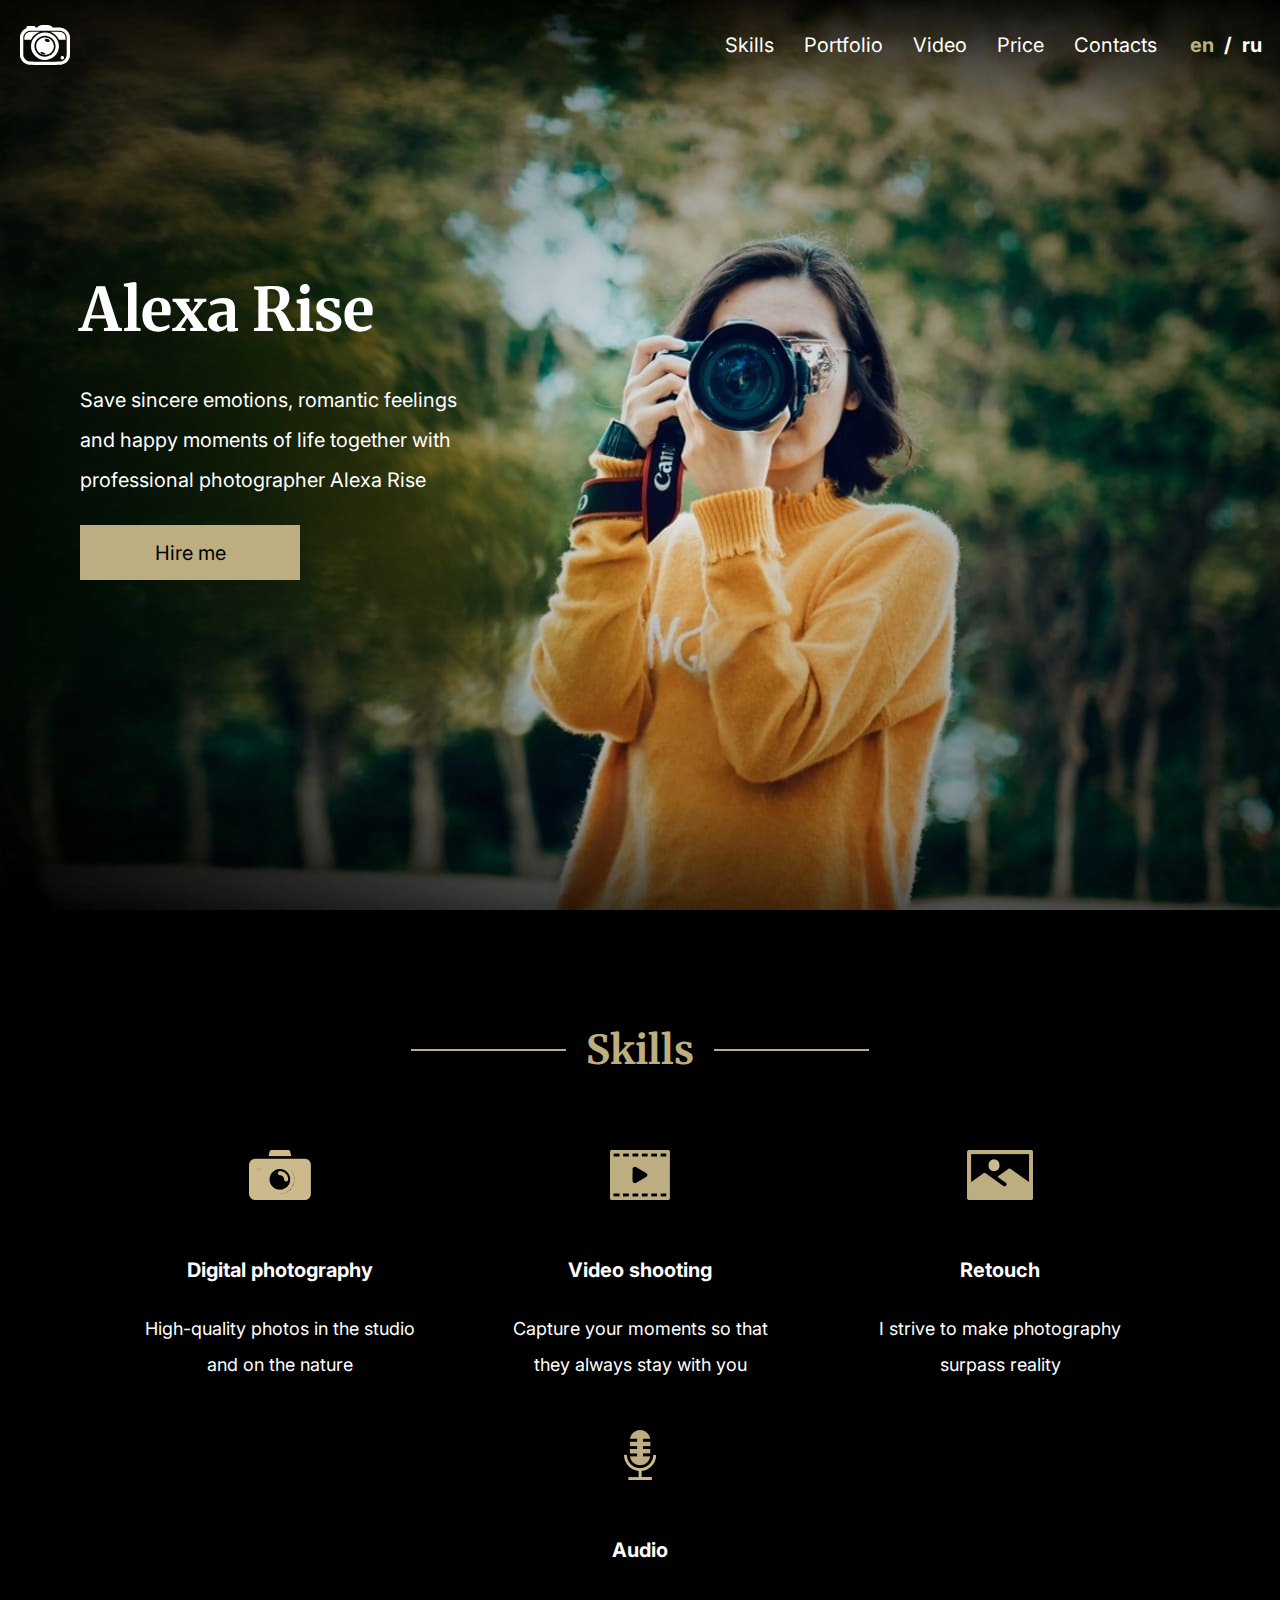
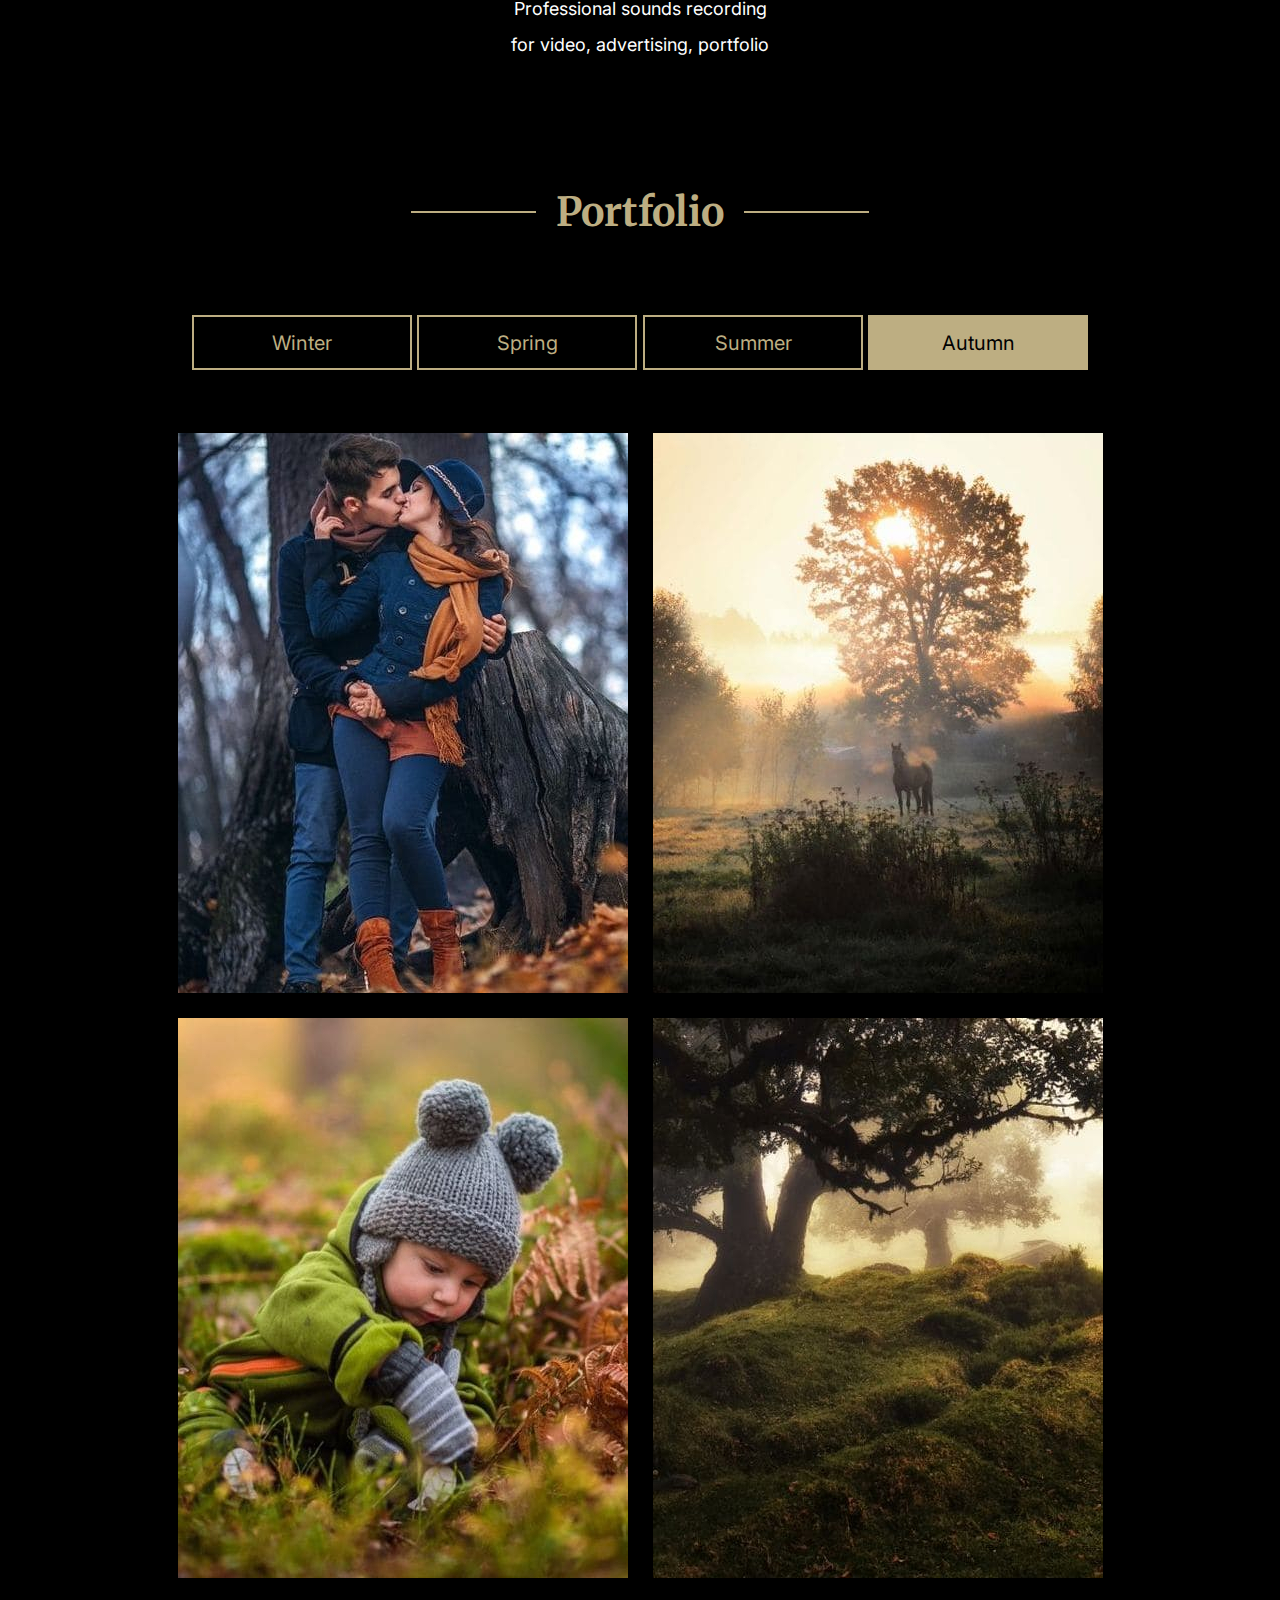
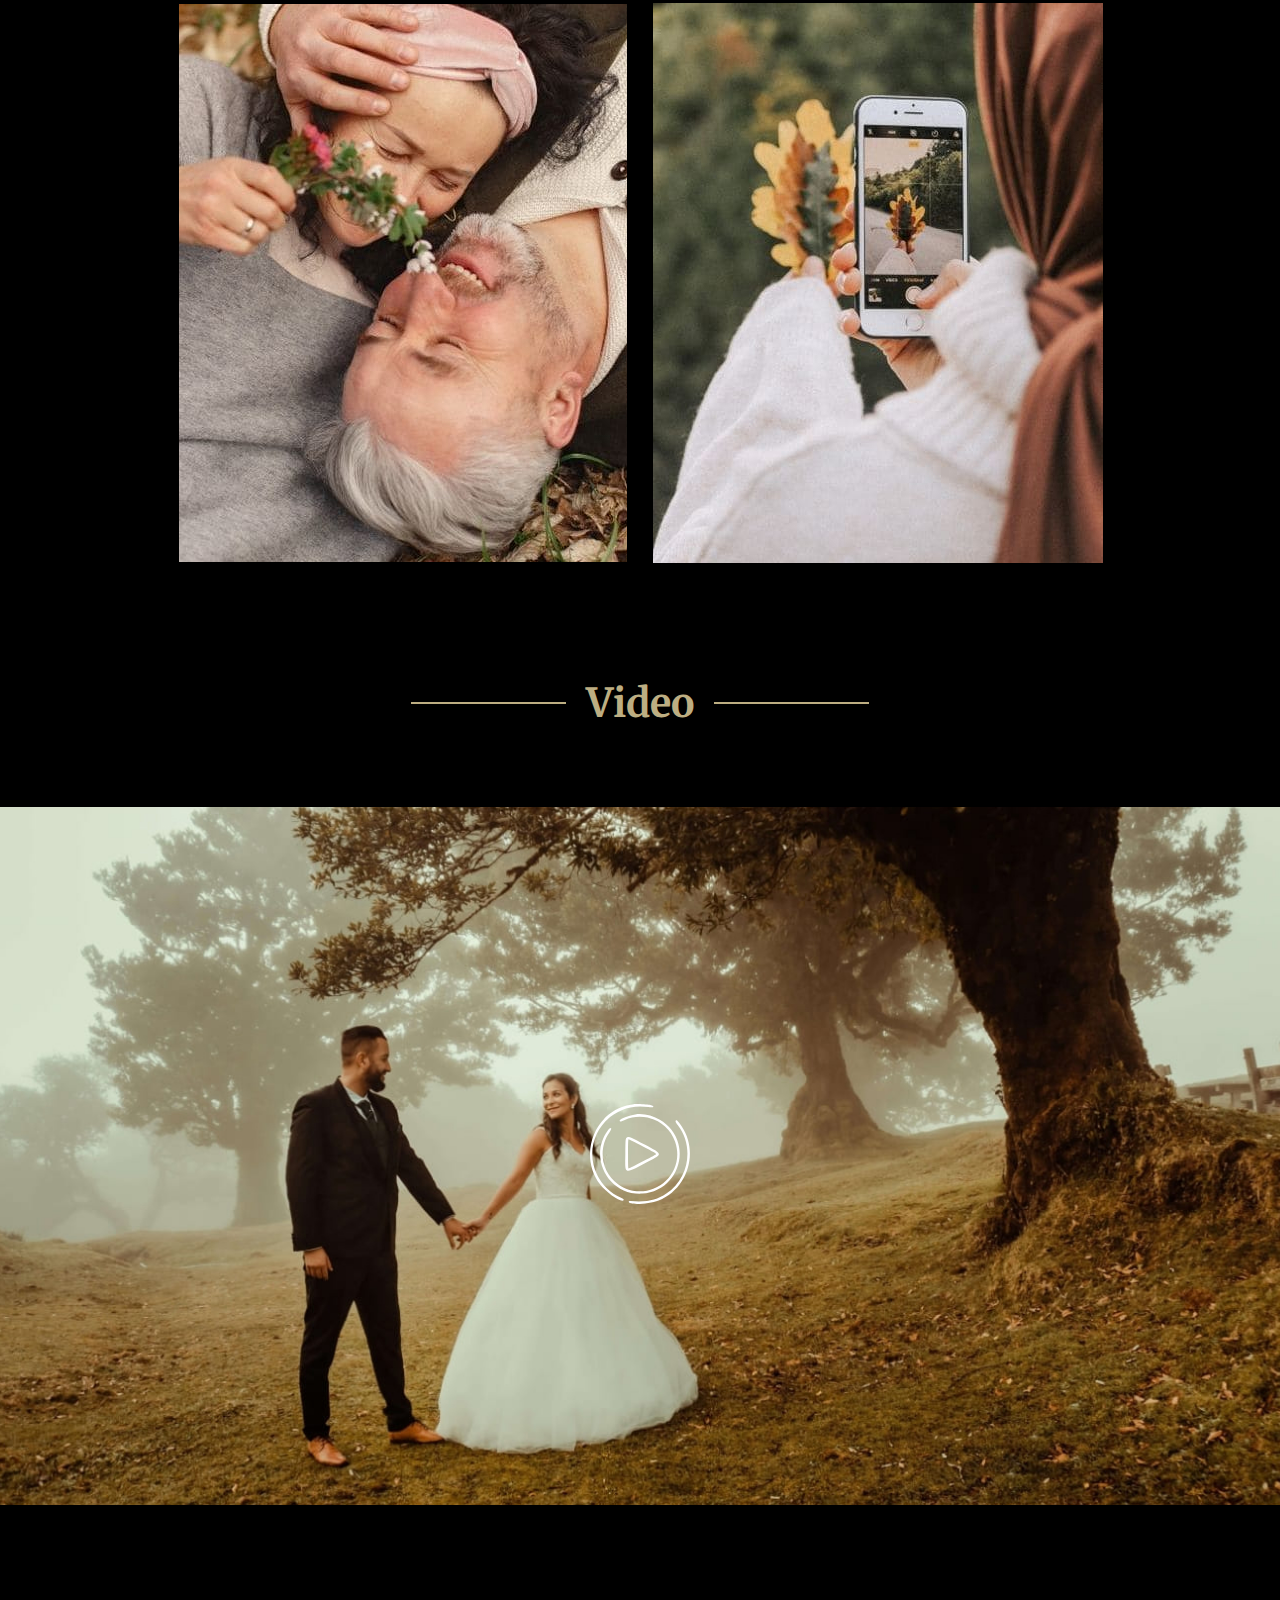
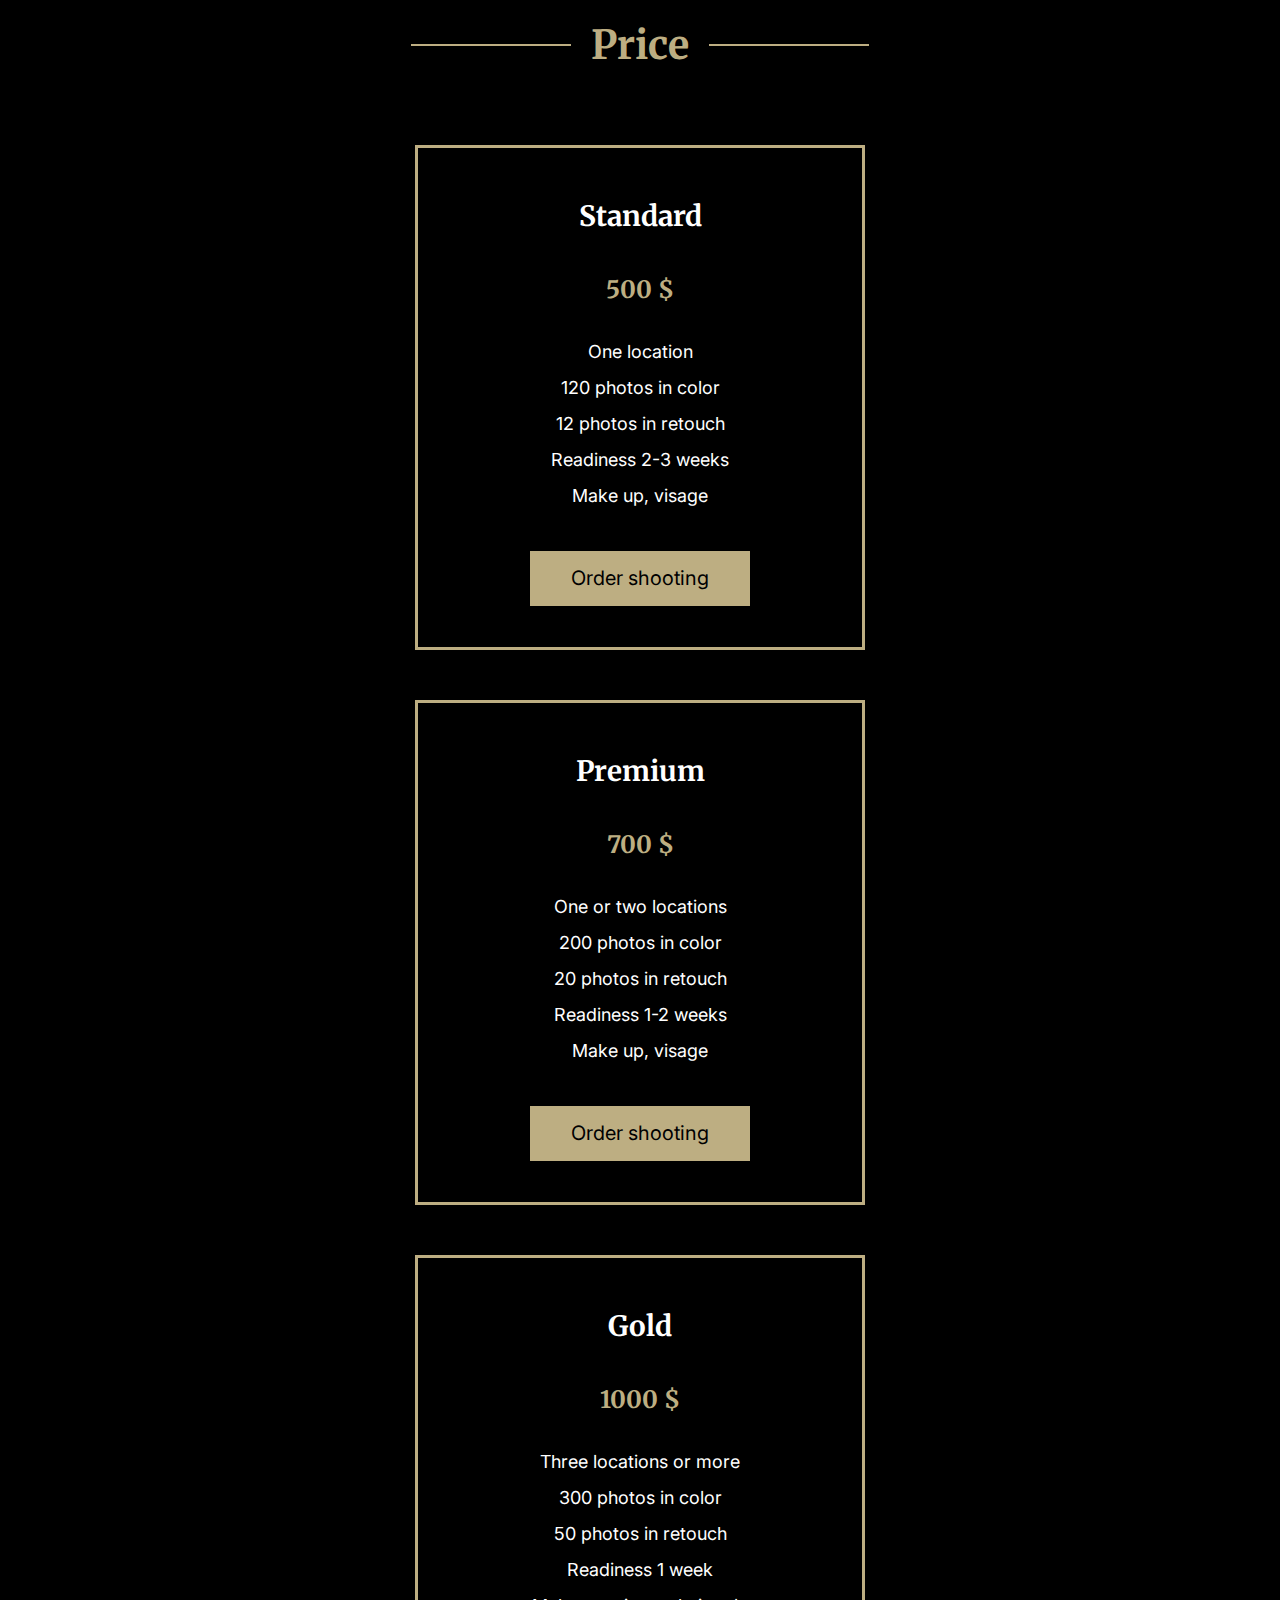
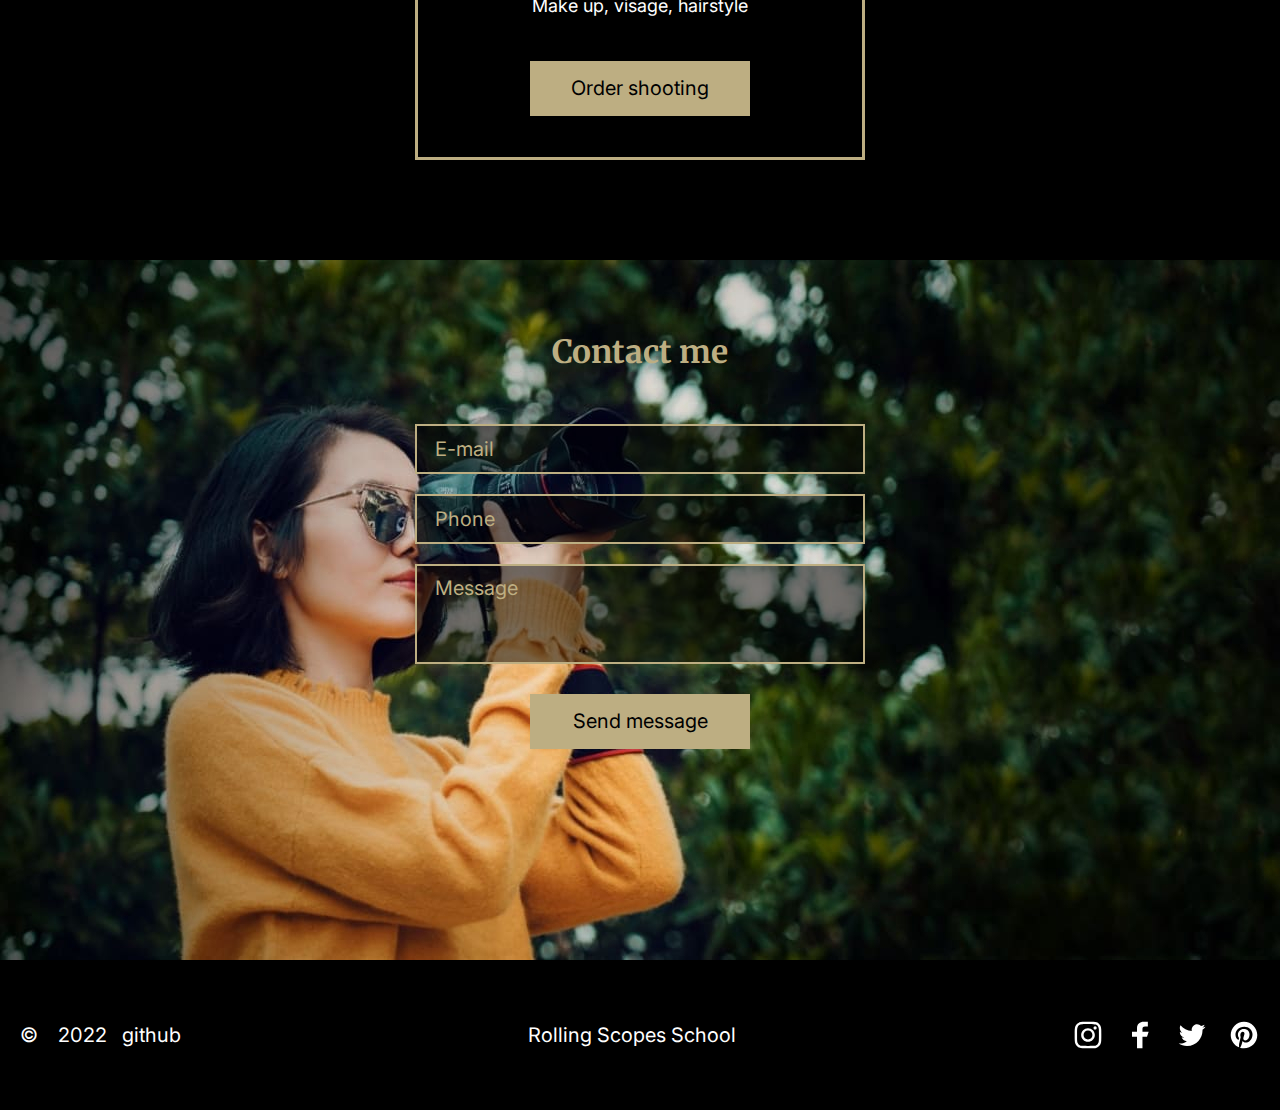
==== commit c67acc3f: "feat: add responsive navigation for small screens" ====
--- a/portfolio/index.html
+++ b/portfolio/index.html
@@ -30,6 +30,12 @@
 
             <button class="button-language" type="button"><span
                     class="color-gold">en</span>&nbsp;&nbsp;/&nbsp;&nbsp;ru</button>
+                    
+            <div class='hamburger-button'>
+                <span class="hamburger-button__line"></span>
+                <span class="hamburger-button__line"></span>
+                <span class="hamburger-button__line"></span>
+            </div>
 
         </div>
     </header>
--- a/portfolio/style.css
+++ b/portfolio/style.css
@@ -93,6 +93,8 @@
 
 .header-nav {
     margin-left: auto;
+    transition: 0.5s;
+    z-index: 9;
 }
 
 .header-nav__list {
@@ -115,7 +117,32 @@
     font-size: 20px;
 }
 
-
+.hamburger-button {
+    display: none;
+    position: absolute;
+    z-index: 10;
+}
+
+.hamburger-button__line {
+    width: 50px;
+    height: 3px;
+    margin: 9.5px 0;
+    display: block;
+    background-color: #ffffff;
+    transition: 0.5s;
+}
+
+.hamburger-button.open .hamburger-button__line:nth-child(1) {
+    transform: translateY(12.75px) rotate(-45deg);
+}
+
+.hamburger-button.open .hamburger-button__line:nth-child(2) {
+    transform: translateX(200px);
+}
+
+.hamburger-button.open .hamburger-button__line:nth-child(3) {
+    transform: translateY(-12.75px) rotate(45deg);
+}
 
 /*---------------- Main ----------------*/
 .main > .container {
@@ -167,7 +194,8 @@
 }
 
 .hero__text {
-    width: 400px;
+    max-width: 400px;
+    min-width: 200px;
     font: 400 20px/40px 'Inter', sans-serif;
     margin: 10px 0 25px 0;
 }
@@ -430,6 +458,54 @@
     color: var(--gold-color);
 }
 
+
+
+@media (max-width: 1439px) {
+    .video-player {
+        width: 100vw;
+        height: auto;
+    }
+
+    .video-player__image {
+        margin-top: 4px;
+        height: 54.5vw;
+        transform: translateX(3.3vw);
+    }
+
+    .video-player__button {
+        width: 100px;
+        height: 100px;
+    }
+
+    .price__row {
+        flex-direction: column;
+        align-items: center;
+        gap: 50px
+    }
+
+    .contacts__block {
+        display: flex;
+        flex-direction: column;
+        align-items: center;
+        padding: 0;
+    }
+
+    .contacts__title {
+        margin-top: 60px;
+        font: 700 32px/64px 'Merriweather', serif;
+    }
+
+    .portfolio-buttons__row {
+        margin: 3px;
+    }
+
+    .portfolio-buttons__row:last-child {
+        margin-bottom: 0;
+    }
+}
+
+
+
 @media (max-width: 768px) {
     /*---------------- Body ----------------*/
     .container {
@@ -450,10 +526,56 @@
 
     .button-language {
         margin-left: auto;
+        margin-right: 129px;
     }
 
     .header-nav {
-        display: none;
+        position: fixed;
+        width: 620px;
+        height: 100vh;
+        background-color: #000000;
+        top: 0;
+        right: -620px;
+    }
+
+    .header-nav.open {
+        right: 0;
+    }
+
+    .header-nav__list {
+        flex-direction: column;
+        align-items: flex-start;
+        width: 150px;
+        margin: 134px 344px auto 127px;
+    }
+
+    .header-nav__item {
+        margin-bottom: 12px;
+    }
+
+    .header-nav__link {
+        font: 400 35px/73px 'Inter', sans-serif;
+    }
+
+    .hamburger-button {
+        display: block;
+        position: fixed;
+        right: 64px;
+    }
+
+
+
+    /*---------------- Main ----------------*/
+    .section-title {
+        font-size: 32px;
+        margin-bottom: 45px;
+        width: 58vw;
+        max-width: 786px;
+    }
+
+    .section-title::after,
+    .section-title::before {
+    width: 115px;
     }
 
 
@@ -479,4 +601,116 @@
         margin-top: 20px;
         margin-bottom: 60px;
     }
-}+
+
+
+    /*--------------- Skills ---------------*/
+    .skills .container {
+        margin-bottom: 100px;
+    }
+
+    .skills__row {
+        gap: 25px;
+    }
+
+    .skills-item__title {
+        margin: 19px 0 19px 0;
+    }
+
+    .skills-item__text {
+        line-height: 21.78px;
+    }
+
+
+
+    /*------------- Portfolio --------------*/
+
+    .portfolio__image {
+        min-width: 320px;
+    }
+
+
+
+    /*--------------- Video ----------------*/
+    .video-player {
+        width: 100vw;
+        height: auto;
+    }
+
+    .video-player__image {
+        margin-top: 4px;
+        height: 54.5vw;
+        transform: translateX(3.3vw);
+    }
+
+    .video-player__button {
+        width: 65px;
+        height: 65px;
+    }
+
+
+
+    /*--------------- Price ----------------*/
+    .price-item {
+        width: 420px;
+        max-width: 100%;
+    }
+
+    .price-item:first-child {
+        margin-top: 5px;
+    }
+
+
+
+    /*------------- Contacts ---------------*/
+    .contacts .container {
+        max-height: 600px;
+        background-size: 1237px;
+        
+        background-position: -31vw 0vw;
+    }
+
+    .contacts__item {
+        max-width: 100%;
+    }
+
+    .contacts__input-email,
+    .contacts__input-tel,
+    .contacts__textarea {
+        max-width: 100%;
+    }
+
+
+
+    /*------------- Footer ---------------*/
+    .footer .container {
+        height: 200px;
+    }
+
+    .footer__row {
+        flex-direction: column;
+        justify-content: flex-start;
+        gap: 10px;
+        margin-top: 25px;
+    }
+
+    .footer__social-list {
+        margin-top: 17px;
+    }
+
+    .social-list__link {
+        margin: 0 10px;
+    }
+}
+
+@media (max-width: 619px) {
+    .header-nav {
+        width: 100vw;
+    }
+
+    .header-nav__list{
+        justify-content: center;
+        margin-left: auto;
+        margin-right: auto;
+    }
+}
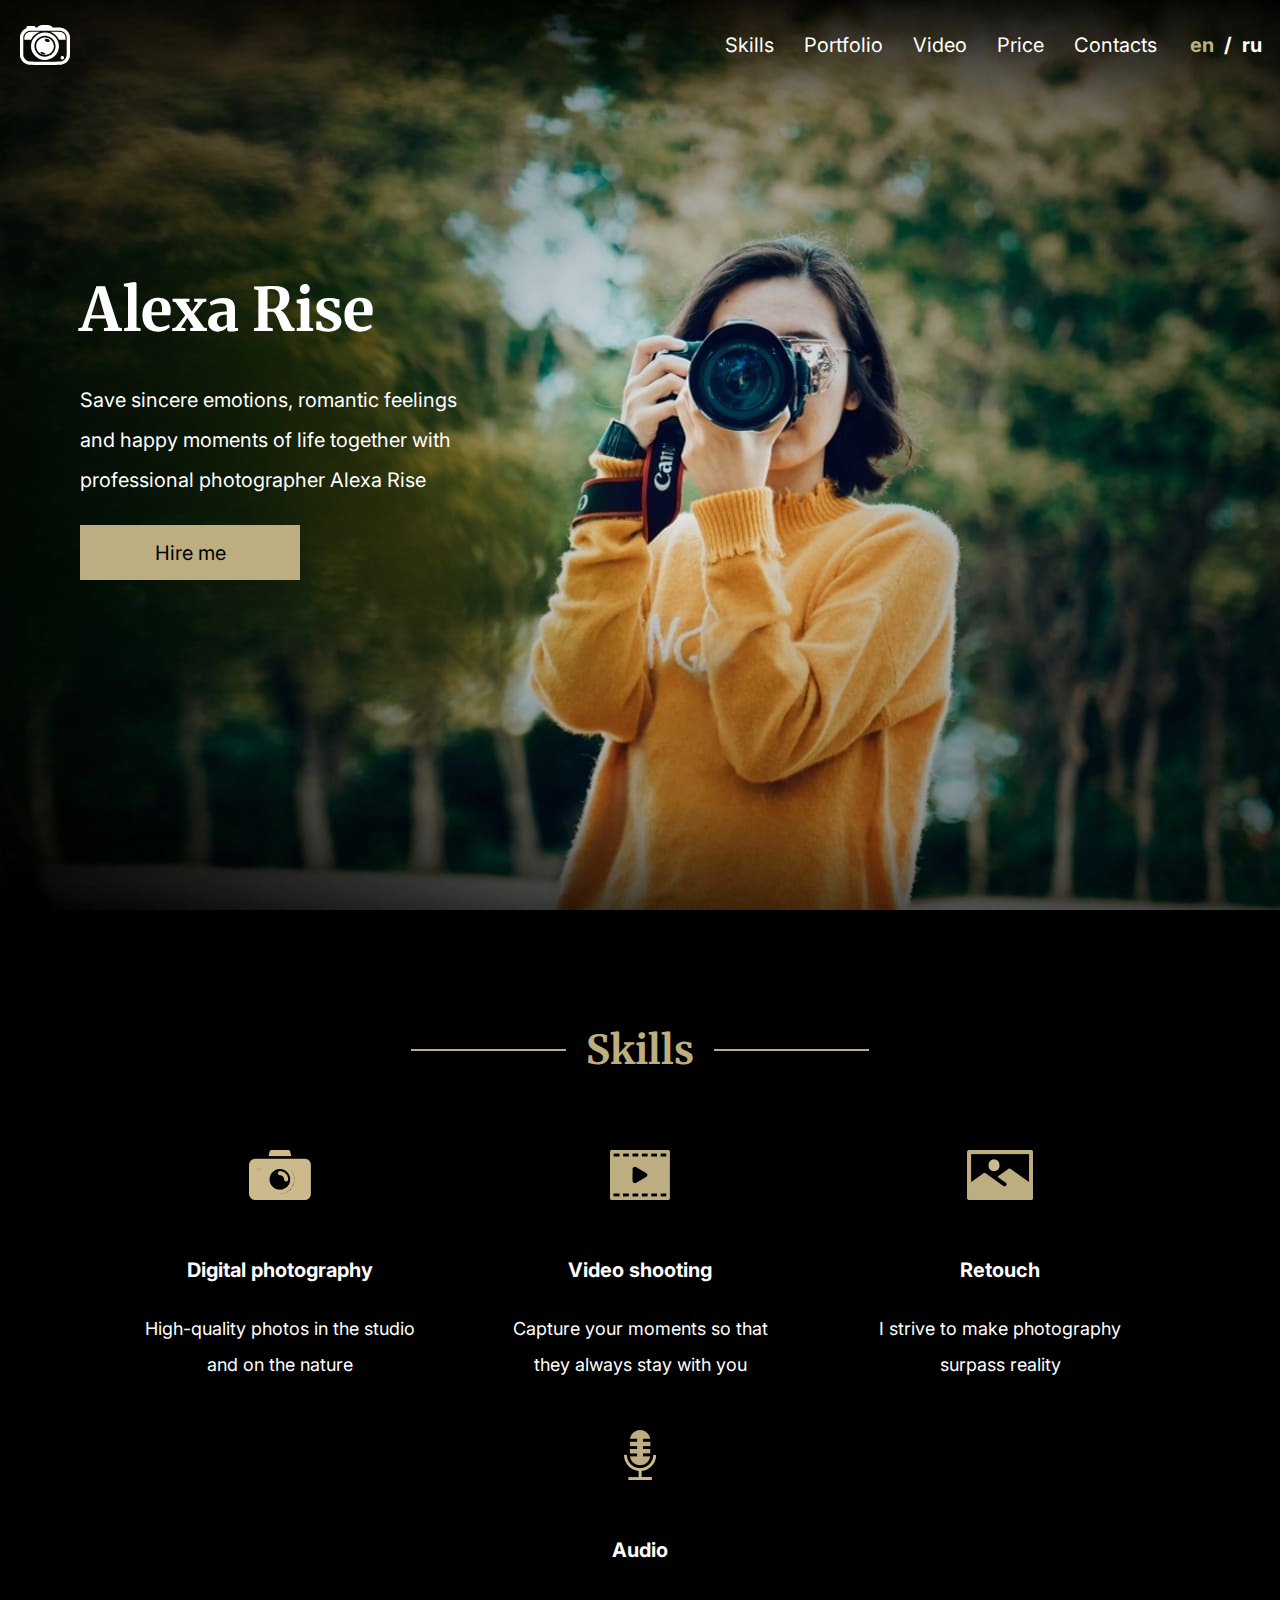
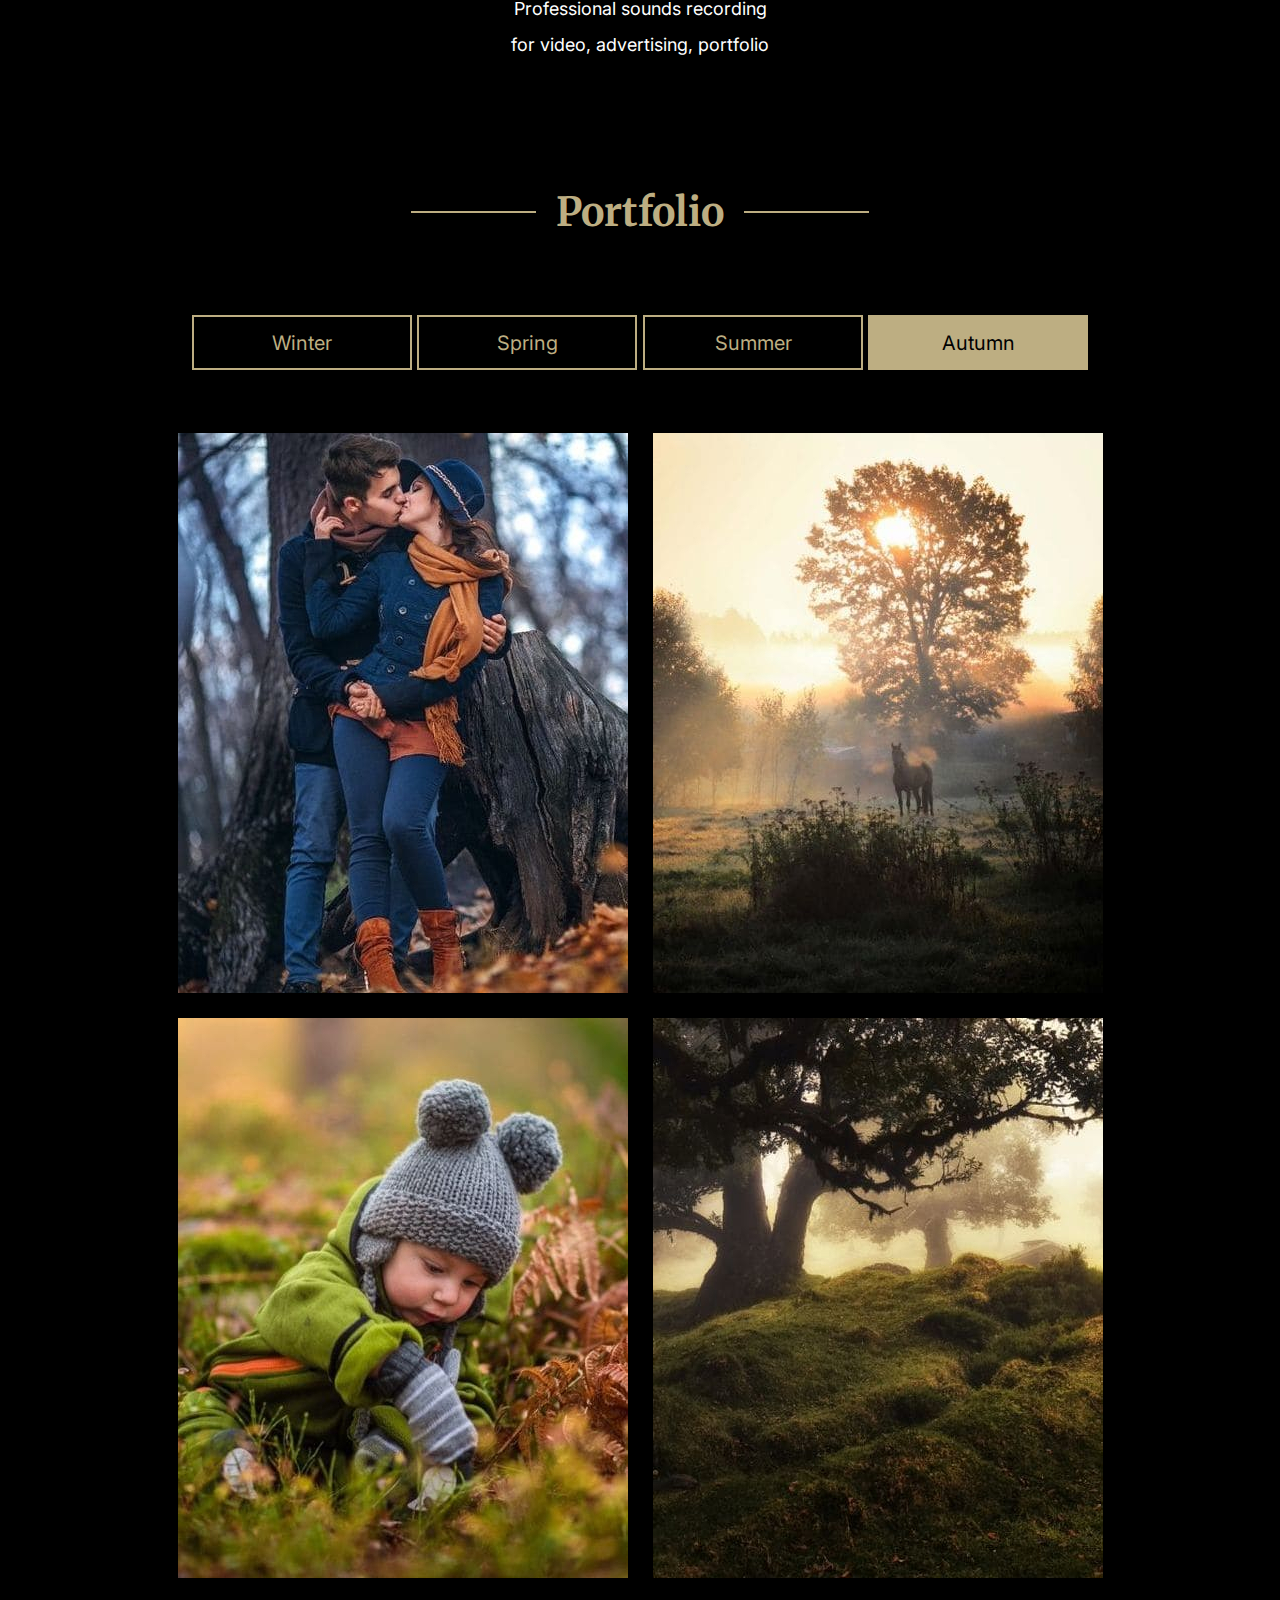
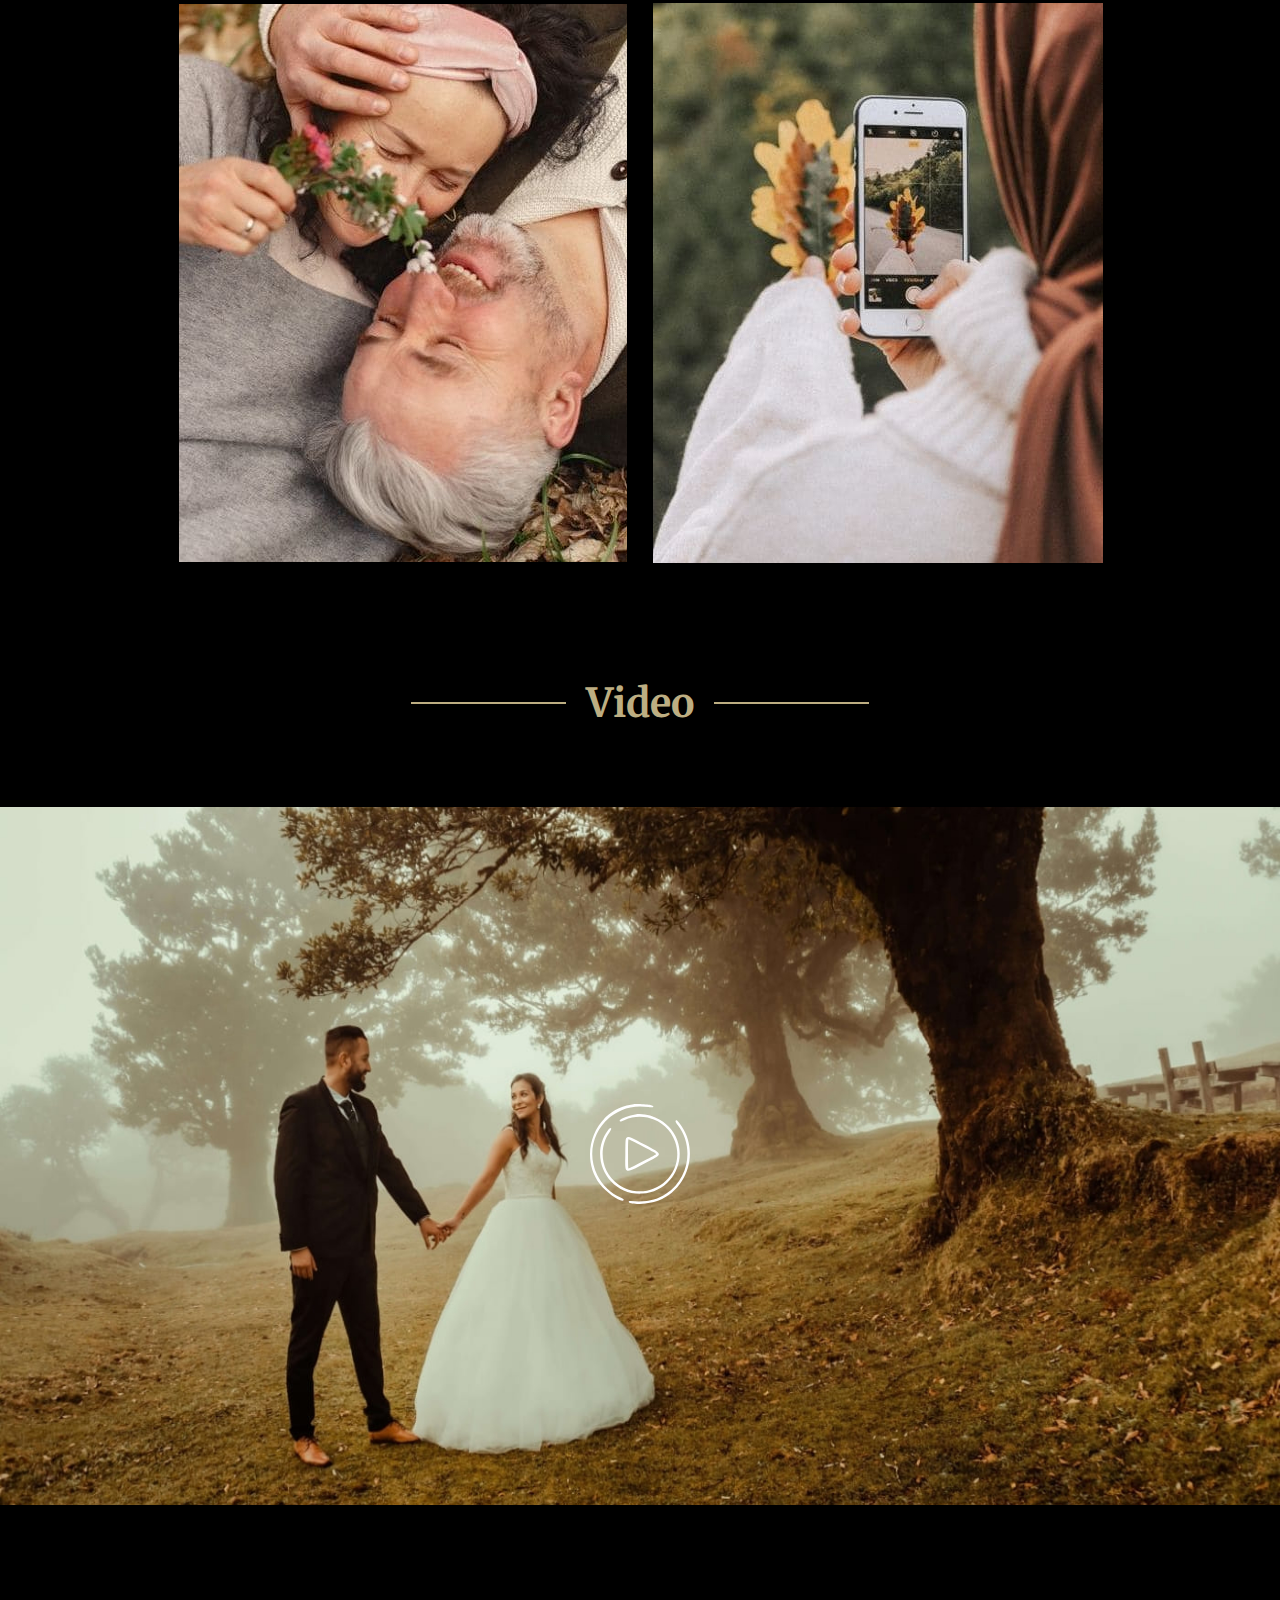
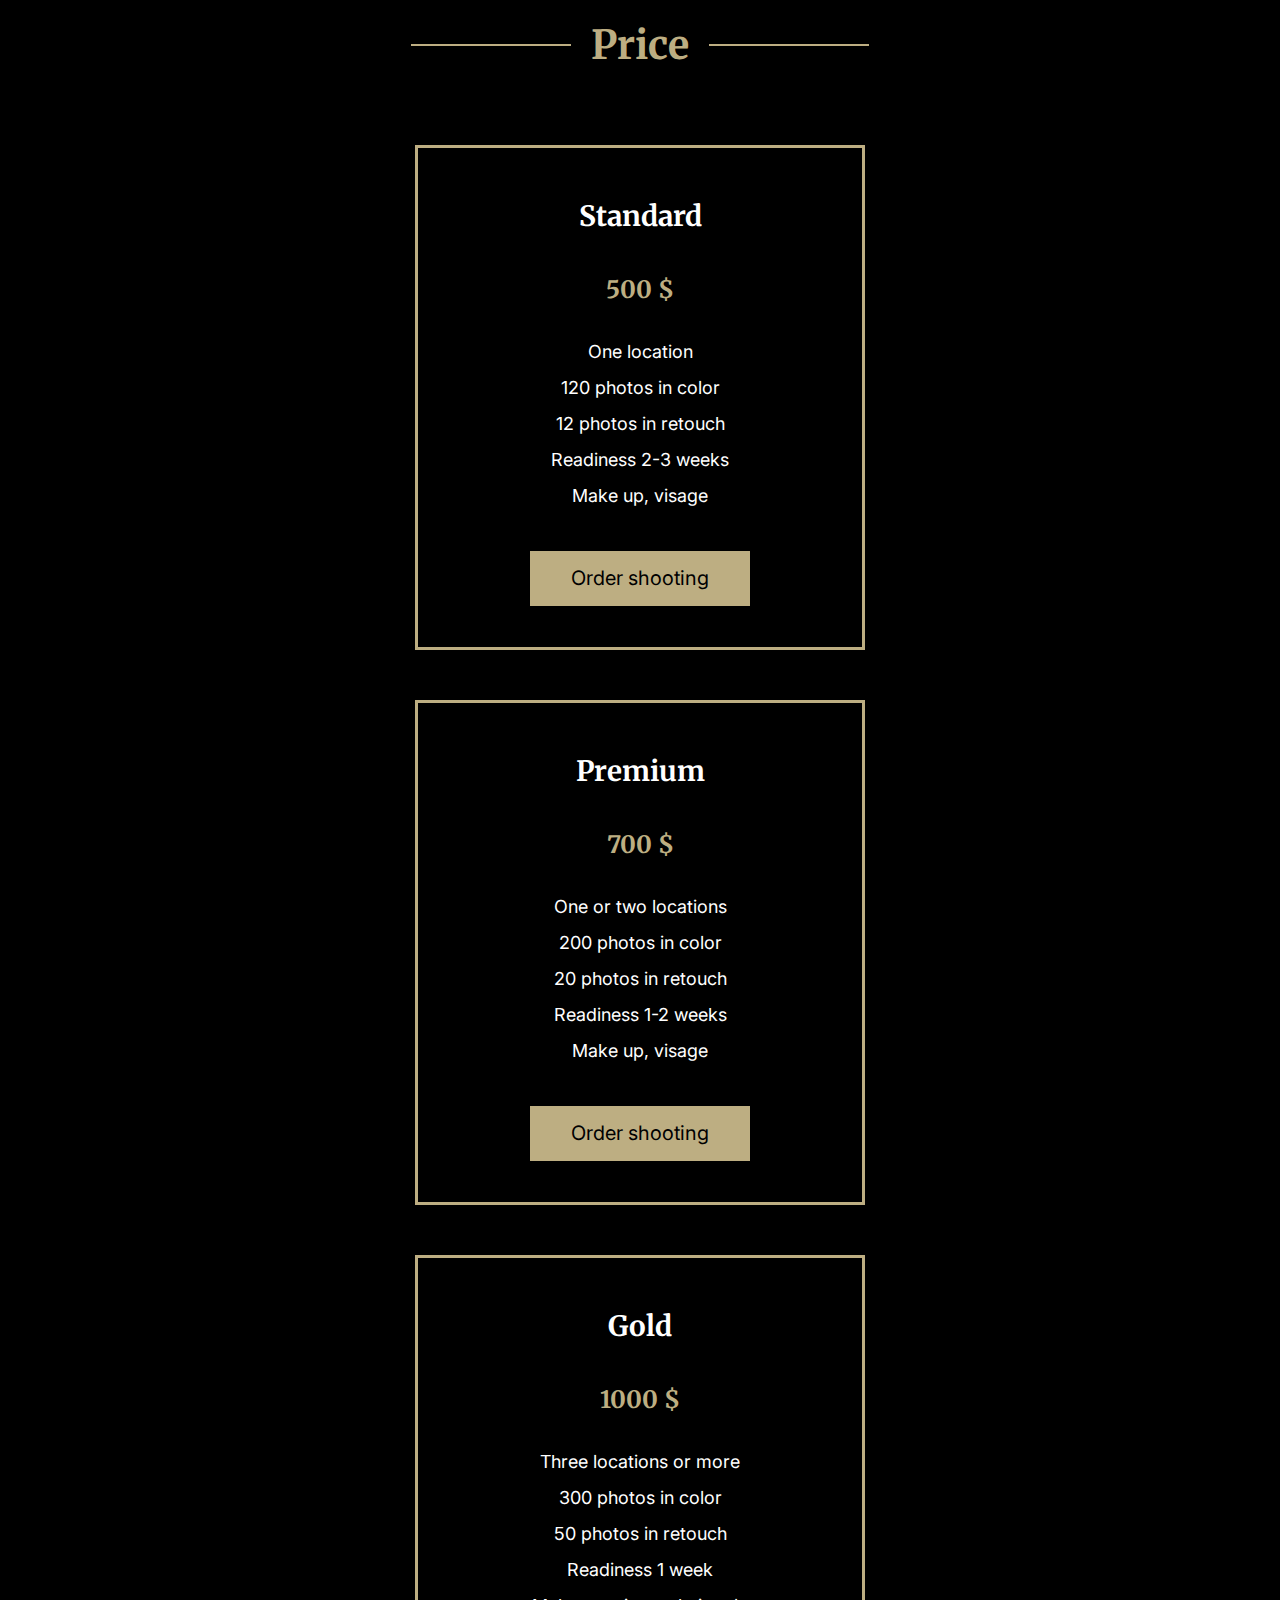
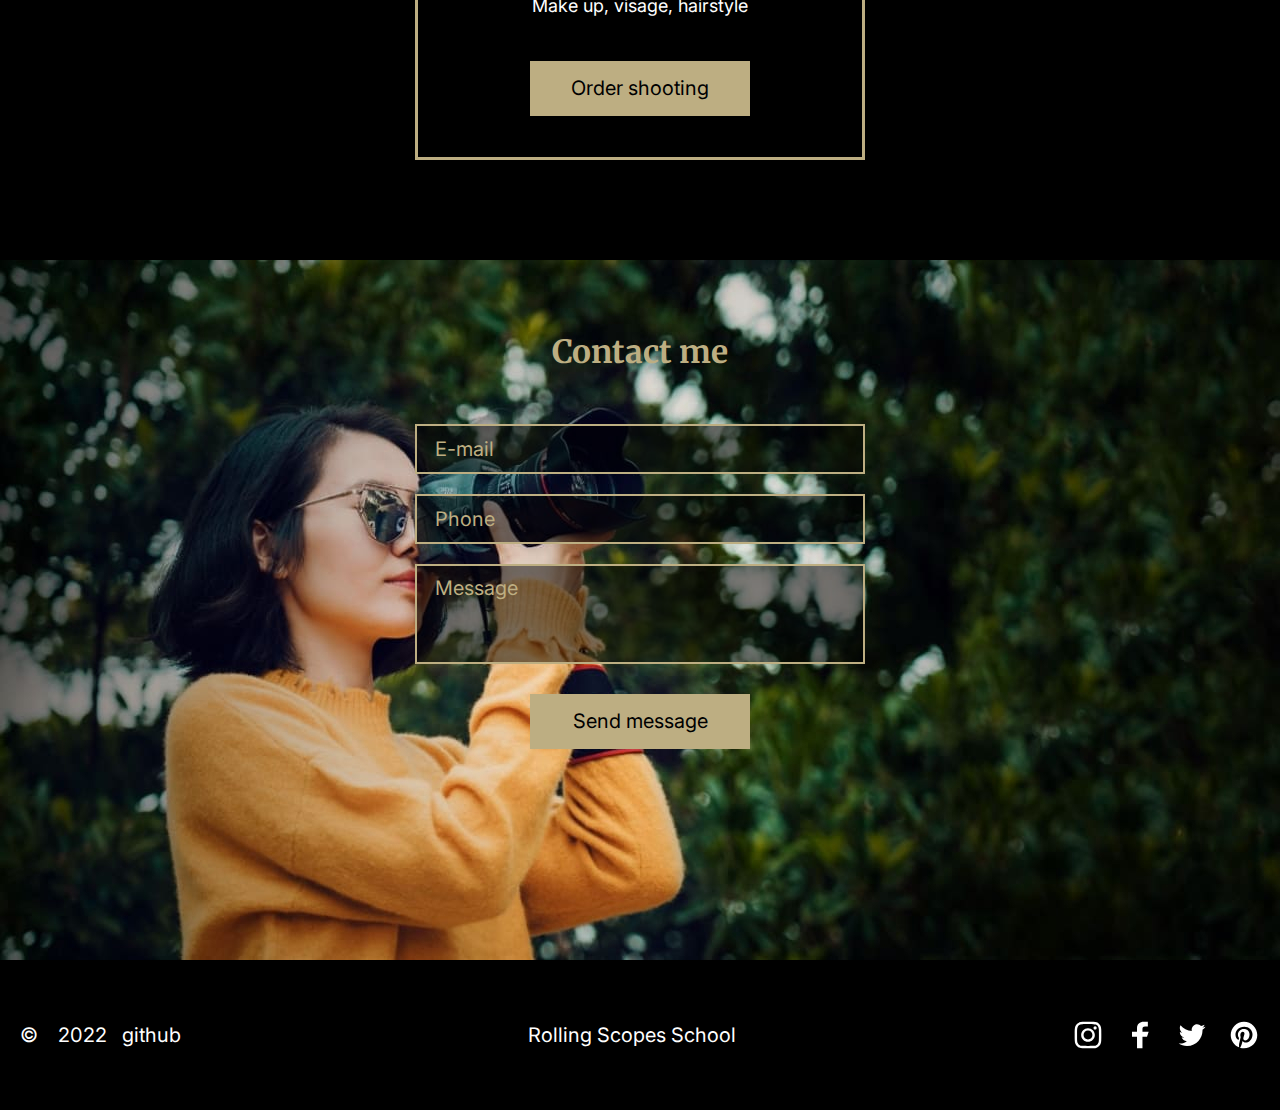
==== commit 3f05490f: "feat: add functionality for changing images in     the portfolio section, add image preloading" ====
--- a/portfolio/index.html
+++ b/portfolio/index.html
@@ -100,12 +100,12 @@
 
                     <div class="portfolio__buttons">
                         <div class="portfolio-buttons__row">
-                            <button class="button" type="button">Winter</button>
-                            <button class="button" type="button">Spring</button>
+                            <button class="button portfolio__button" type="button" data-season="winter">Winter</button>
+                            <button class="button portfolio__button" type="button" data-season="spring">Spring</button>
                         </div>
                         <div class="portfolio-buttons__row">
-                            <button class="button" type="button">Summer</button>
-                            <button class="button button_active" type="button">Autumn</button>
+                            <button class="button portfolio__button" type="button" data-season="summer">Summer</button>
+                            <button class="button portfolio__button button_active" type="button" data-season="autumn">Autumn</button>
                         </div>
                         
                     </div>
--- a/portfolio/style.css
+++ b/portfolio/style.css
@@ -31,6 +31,7 @@
 body {
     background-color: #000000;
     margin: 0;
+    overflow-x: hidden;
 }
 
 svg,
@@ -438,7 +439,7 @@
 .button_active {
     color: #000000;
     background-color: var(--gold-color);
-    border: none;
+    /* border: none; */
 }
 
 .button:hover {
@@ -468,8 +469,8 @@
 
     .video-player__image {
         margin-top: 4px;
+        width: 100vw;
         height: 54.5vw;
-        transform: translateX(3.3vw);
     }
 
     .video-player__button {
@@ -639,8 +640,6 @@
 
     .video-player__image {
         margin-top: 4px;
-        height: 54.5vw;
-        transform: translateX(3.3vw);
     }
 
     .video-player__button {
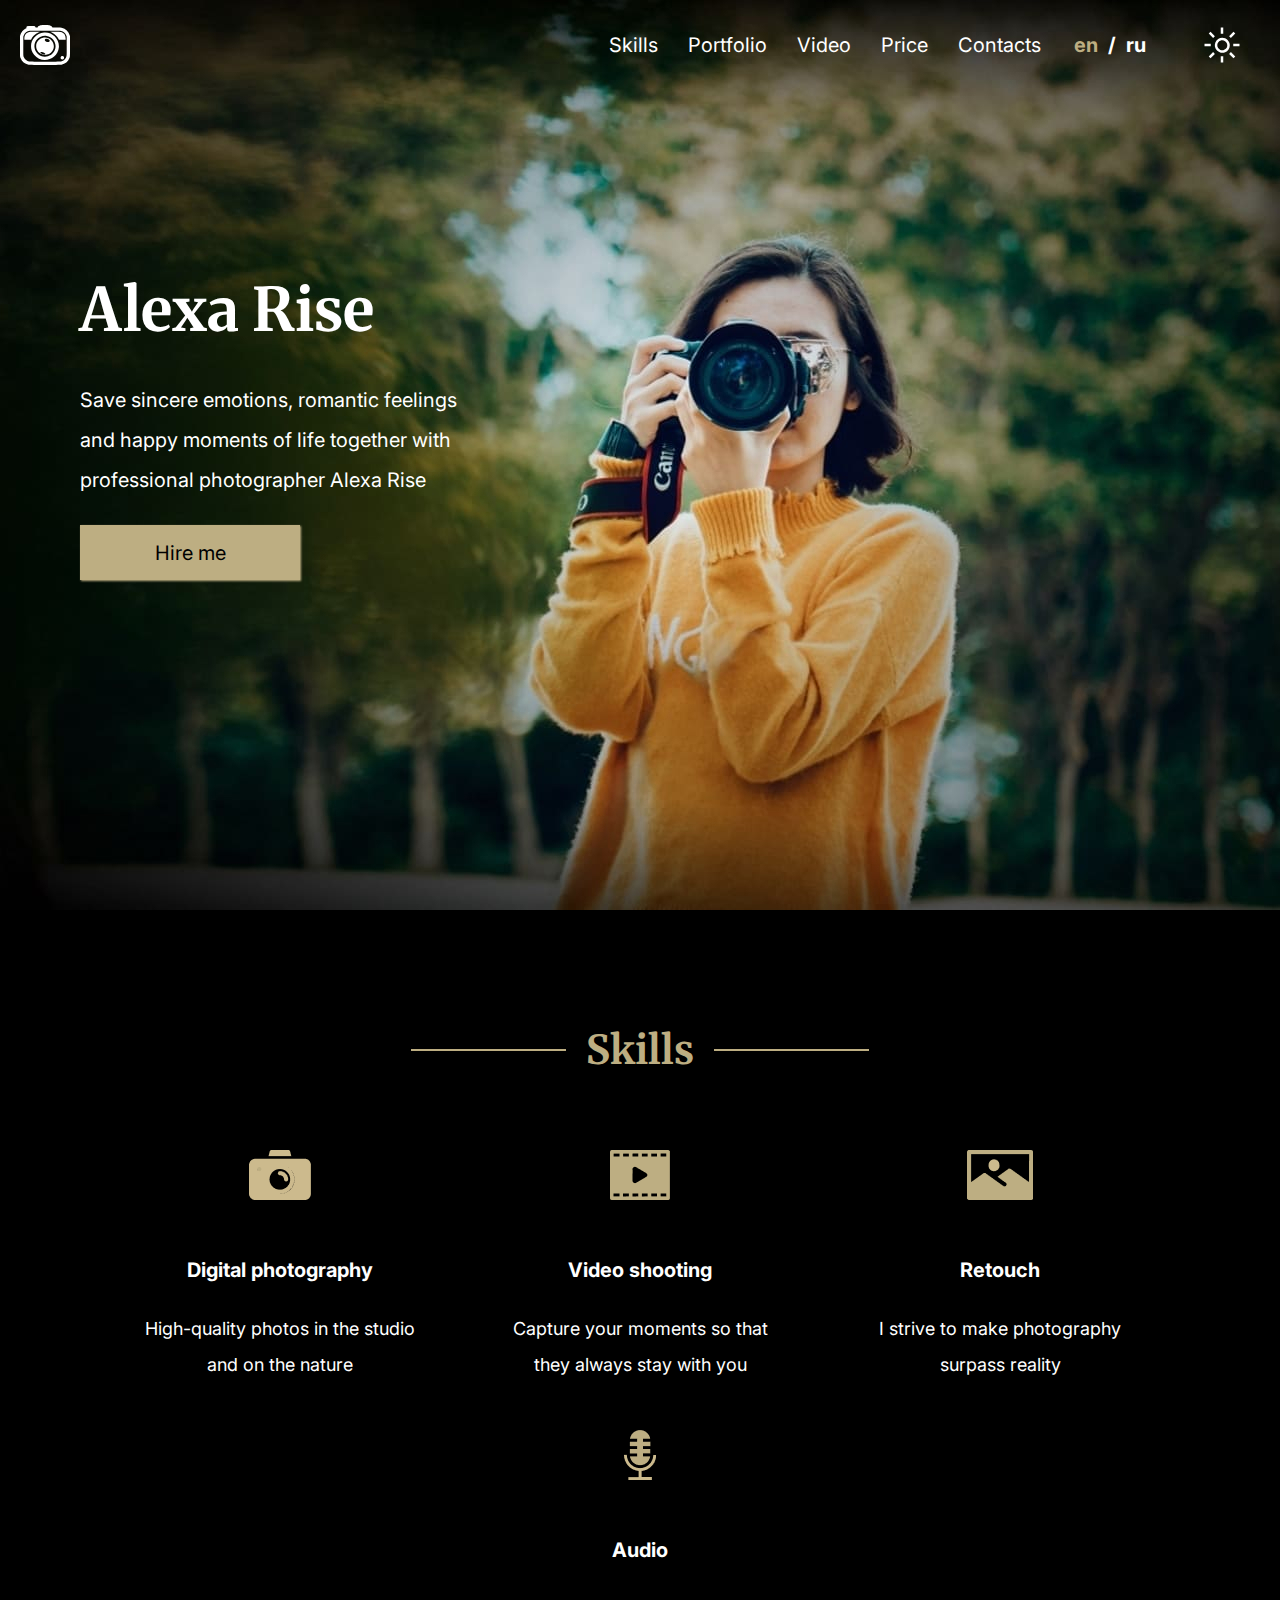
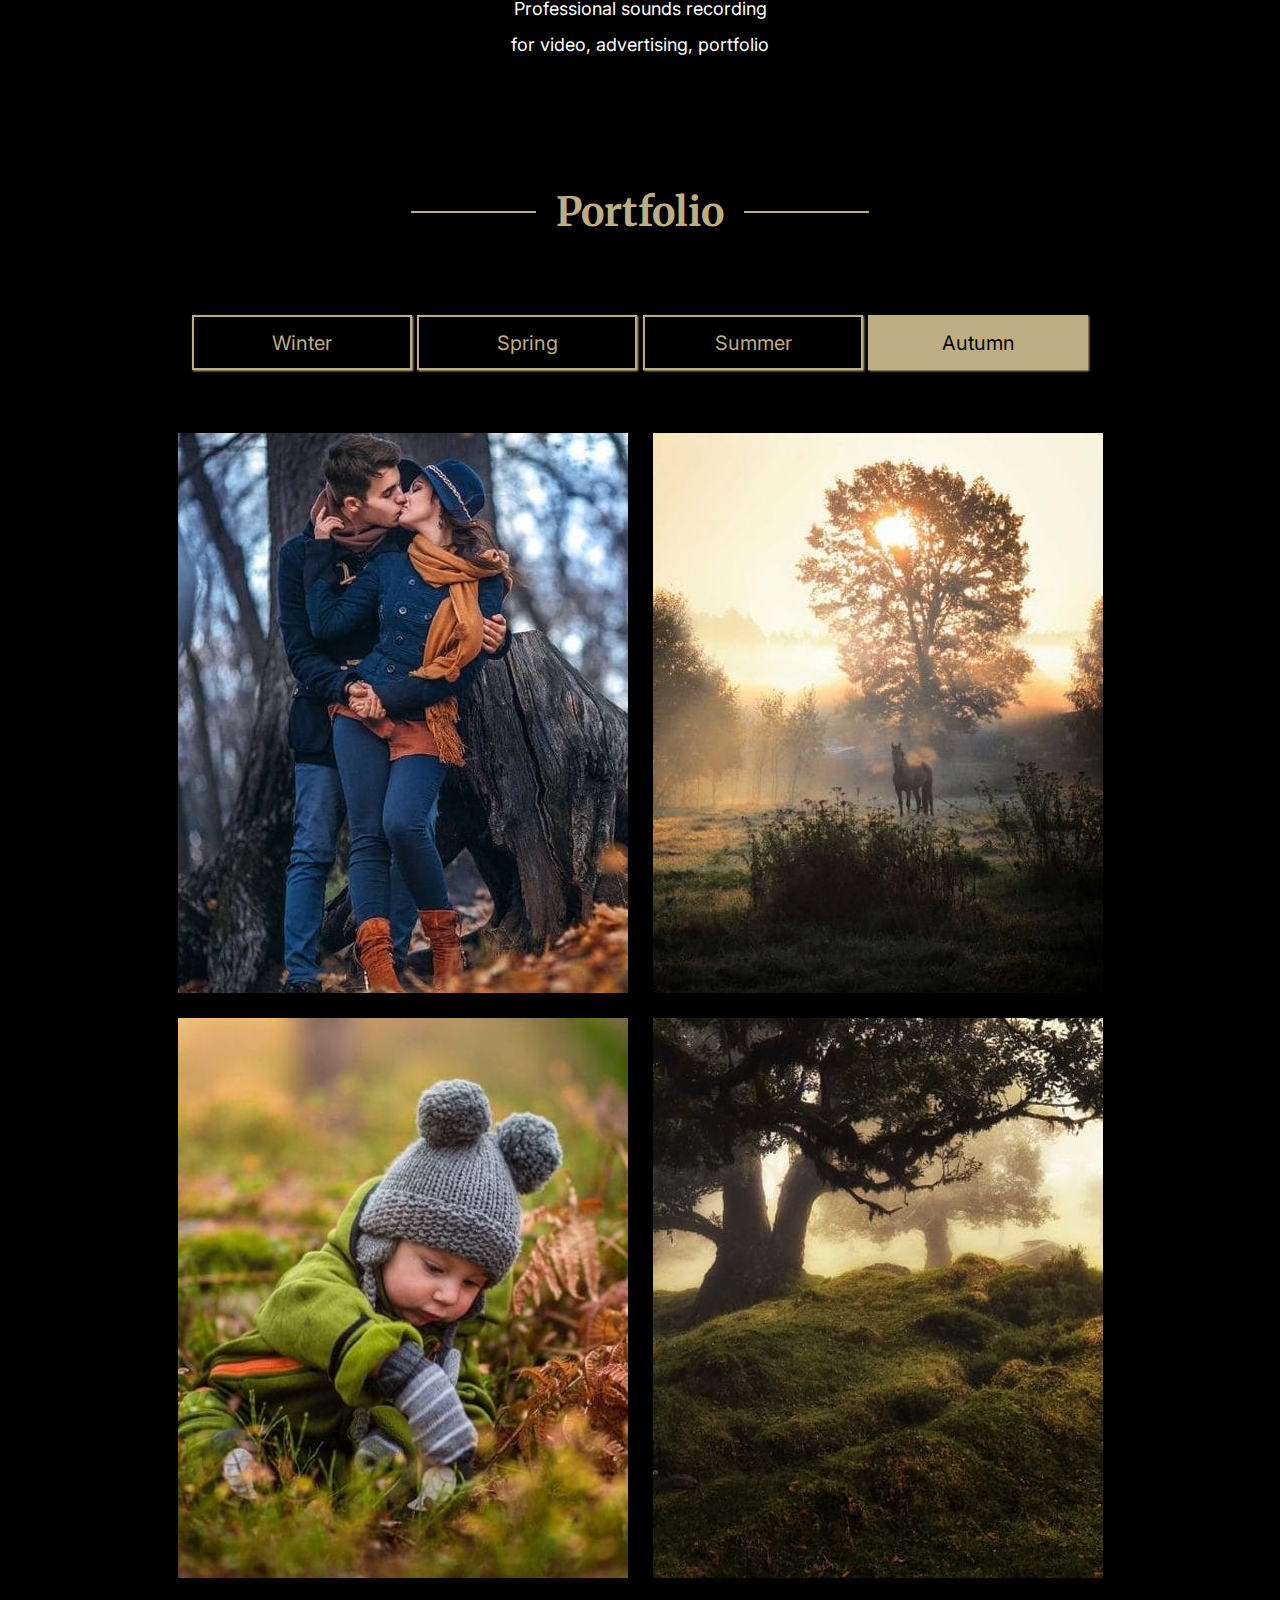
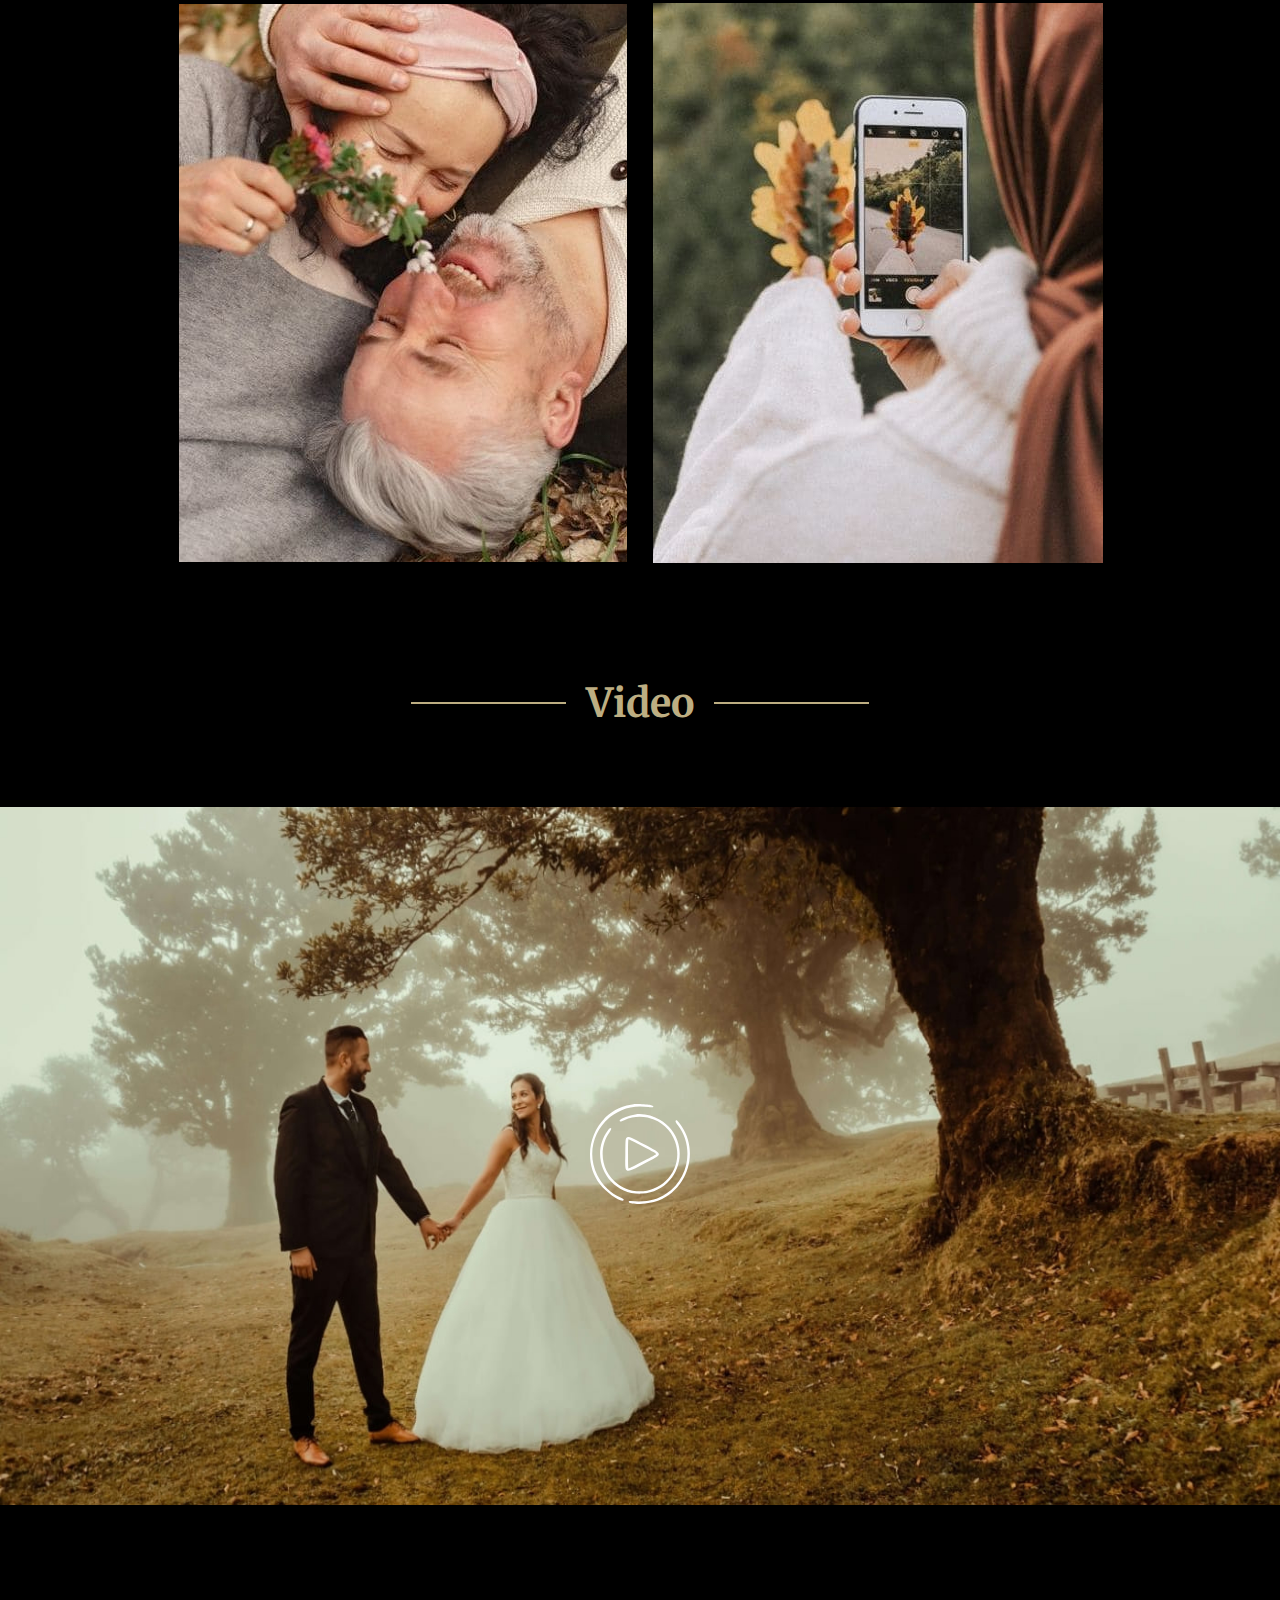
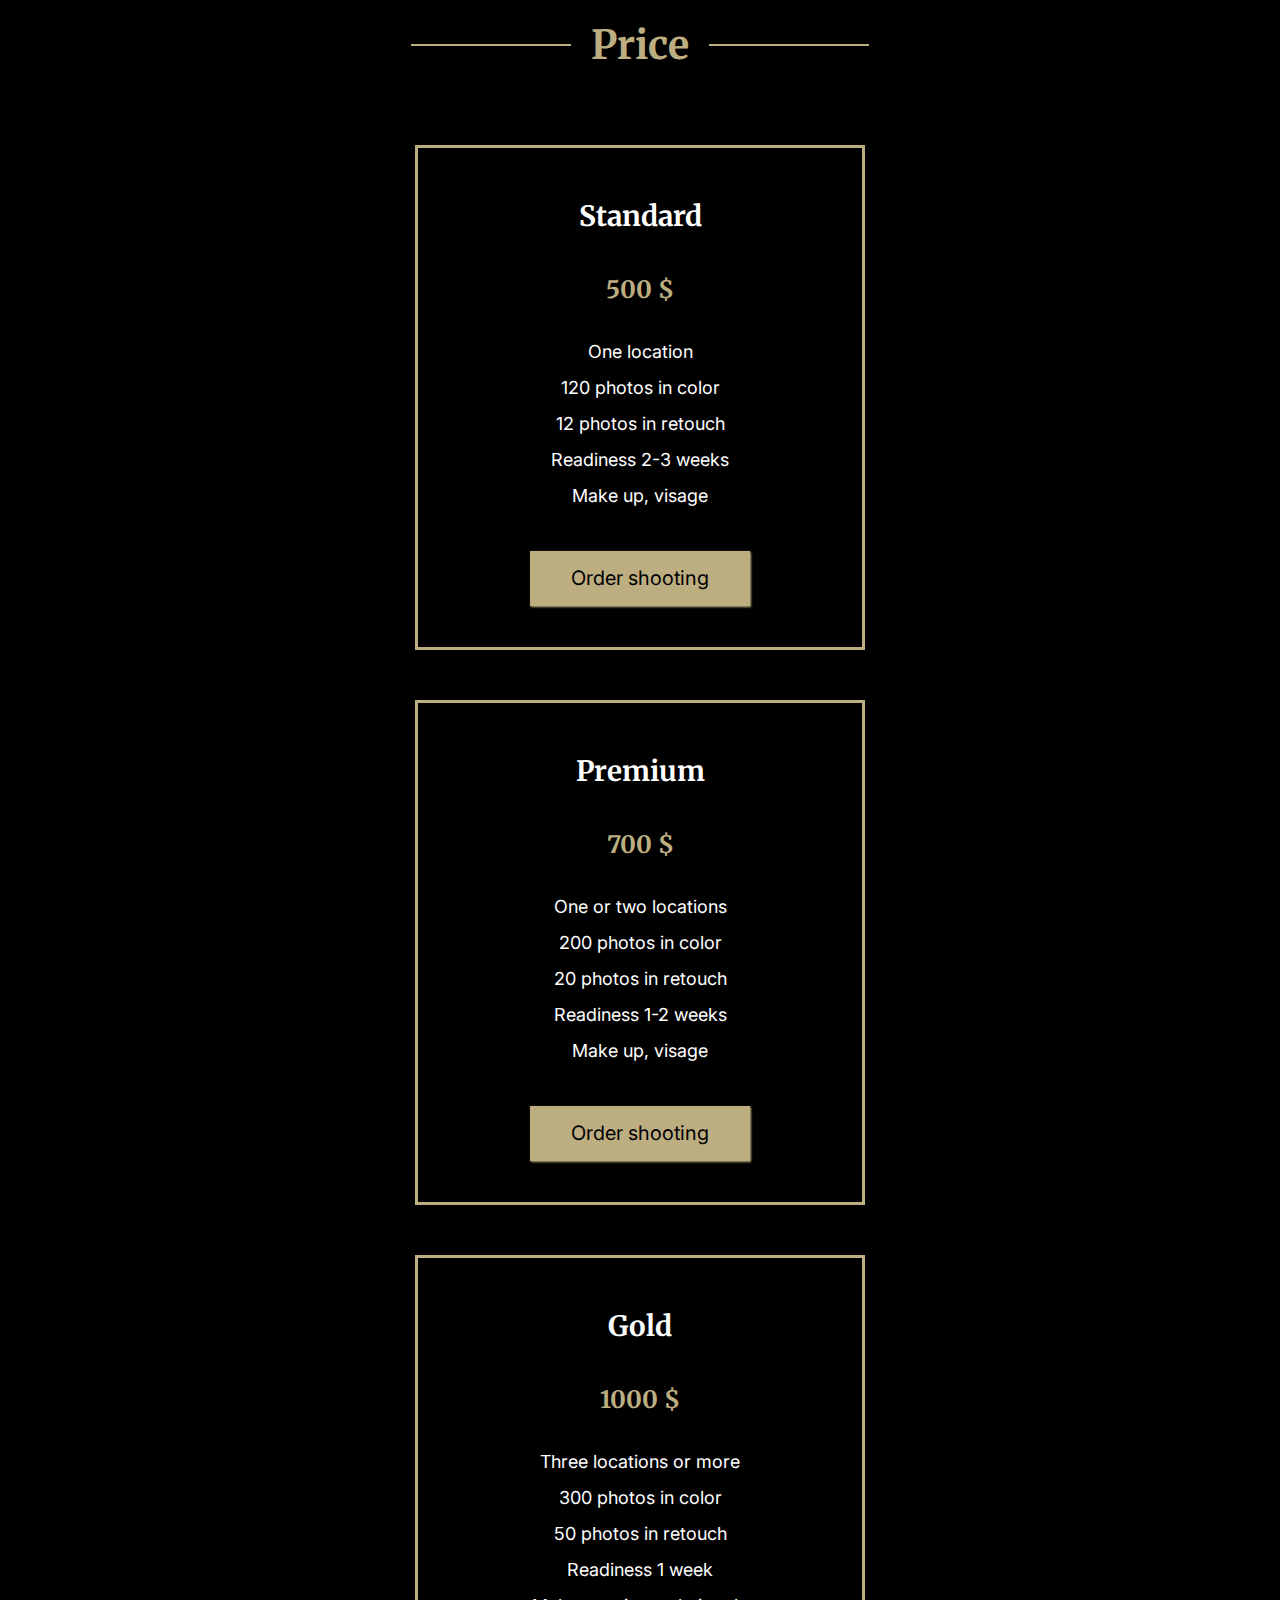
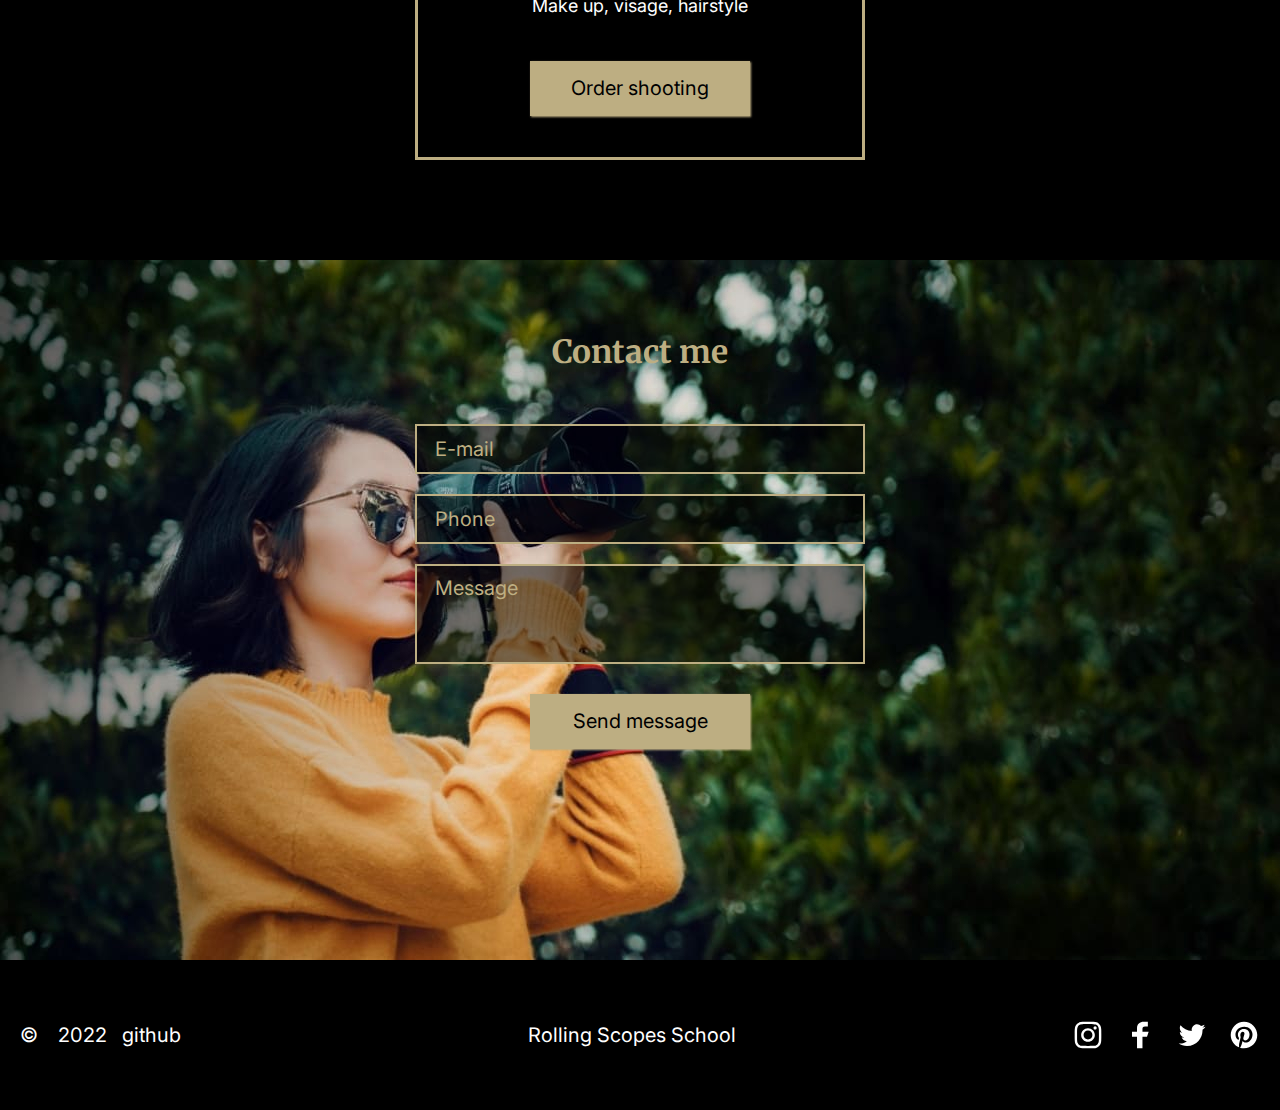
==== commit 3c982779: "feat: add theme change" ====
--- a/portfolio/index.html
+++ b/portfolio/index.html
@@ -29,8 +29,15 @@
             </nav>
 
             <button class="button-language" type="button"><span
-                    class="color-gold">en</span>&nbsp;&nbsp;/&nbsp;&nbsp;ru</button>
-                    
+                    class="color-gold">en</span>&nbsp;&nbsp;/&nbsp;&nbsp;ru
+            </button>
+
+            <button class="button-theme" type="button">
+                <svg class="header__theme">
+                    <use xlink:href="assets/svg/icons.svg#light-theme"></use>
+                </svg>
+            </button>
+            
             <div class='hamburger-button'>
                 <span class="hamburger-button__line"></span>
                 <span class="hamburger-button__line"></span>
--- a/portfolio/style.css
+++ b/portfolio/style.css
@@ -8,12 +8,17 @@
 /*---------------- Html ----------------*/
 :root {
     --gold-color: #bdae82;
+    --hero-background: url('assets/img/bg.jpg');
+    --hero-background-light: url('assets/img/bg-light.jpg');
+    --contacts-background: url('assets/img/contacts.jpg');
+    --contacts-background-light: url('assets/img/contacts-light.jpg');
+    --text-color: #ffffff;
 }
 
 * {
     box-sizing: border-box;
     font: 400 20px/30px 'Inter', sans-serif;
-    color: #ffffff;
+    color: var(--text-color);
 }
 
 ::-webkit-scrollbar {
@@ -34,6 +39,10 @@
     overflow-x: hidden;
 }
 
+body.light-theme {
+    background-color: #ffffff;
+}
+
 svg,
 a {
     transition: 0.4s;
@@ -74,21 +83,40 @@
 .header .container {
     display: flex;
     align-items: center;
-    background: url('assets/img/bg.jpg');
+    background: var(--hero-background);
     background-repeat: no-repeat;
     background-position: center 0;
     margin-bottom: 0;
 }
 
-.header__logo {
+.header .container.light-theme {
+    background: var(--hero-background-light);
+    background-repeat: no-repeat;
+    background-position: center 0;
+    margin-bottom: 0;
+}
+
+.header__logo,
+.header__theme {
     display: block;
     width: 50px;
     height: 50px;
     margin: 20px;
-    fill: #ffffff;
+    fill: var(--text-color);
+}
+
+.header__theme {
+    width: 40px;
+    height: 40px;
 }
 
 .header__logo:hover {
+    cursor: pointer;
+    fill: var(--gold-color);
+}
+
+.header__theme:hover {
+    cursor: pointer;
     fill: var(--gold-color);
 }
 
@@ -109,7 +137,7 @@
 
 .header-nav__item {
     font: 400 20px/50px 'Inter', sans-serif;
-    color: #ffffff;
+    color: var(--text-color);
 }
 
 .header-nav__link {
@@ -120,6 +148,7 @@
 
 .hamburger-button {
     display: none;
+    cursor: pointer;
     position: absolute;
     z-index: 10;
 }
@@ -129,7 +158,7 @@
     height: 3px;
     margin: 9.5px 0;
     display: block;
-    background-color: #ffffff;
+    background-color: var(--text-color);
     transition: 0.5s;
 }
 
@@ -181,9 +210,13 @@
 /*---------------- Hero ----------------*/
 .hero .container {
     height: 820px;
-    background-image: url('assets/img/bg.jpg');
+    background-image: var(--hero-background);
     background-position: center -90px;
     background-repeat: no-repeat;
+}
+
+.hero .container.light-theme {
+    background-image: var(--hero-background-light);
 }
 
 .hero__block {
@@ -284,11 +317,11 @@
 .video-player__button {
     position: absolute;
     width: 130px;
+    fill: var(--text-color);
+}
+
+.video-player__button:hover {
     fill: #ffffff;
-}
-
-.video-player__button:hover {
-    fill: var(--gold-color);
 }
 
 
@@ -339,8 +372,12 @@
 /*-------------- Contacts --------------*/
 .contacts .container {
     height: 700px;
-    background-image: url('assets/img/contacts.jpg');
+    background-image: var(--contacts-background);
     margin-bottom: 0;
+}
+
+.contacts .container.light-theme {
+    background-image: var(--contacts-background-light);
 }
 
 .contacts__block {
@@ -409,7 +446,7 @@
 }
 
 .social-list__icon{
-    fill: #ffffff;
+    fill: var(--text-color);
     width: 32px;
     height: 32px;
 }
@@ -434,19 +471,35 @@
     height: 55px;
     transition: 0.3s;
     cursor: pointer;
+    box-shadow: 1px 1px 2px var(--gold-color) ;
+}
+
+.button.light-theme {
+    background-color: #ffffff;
+    color: var(--gold-color);
+}
+
+.button:hover {
+    color: #ffffff;
+}
+
+.button.light-theme:hover {
+    color: #000000;
 }
 
 .button_active {
     color: #000000;
     background-color: var(--gold-color);
-    /* border: none; */
-}
-
-.button:hover {
-    color: #ffffff;
-}
-
-.button-language {
+}
+
+.portfolio-buttons__row .button_active {
+    color: #000000;
+    background-color: var(--gold-color);
+}
+
+.button-language,
+.button-theme {
+    /* cursor: pointer; */
     font: 700 20px/50px 'Inter', sans-serif;
     background: none;
     border: none;
@@ -521,13 +574,17 @@
         background-position: 2% -30px;
     }
 
+    .header .container.light-theme {
+        background-size: 980px;
+        background-position: 2% -30px;
+    }
+
     .header__logo {
         margin-left: 60px;
     }
 
     .button-language {
         margin-left: auto;
-        margin-right: 129px;
     }
 
     .header-nav {
@@ -539,6 +596,10 @@
         right: -620px;
     }
 
+    .header .container.light-theme .header-nav{
+        background-color: #ffffff;
+    }
+
     .header-nav.open {
         right: 0;
     }
@@ -556,6 +617,20 @@
 
     .header-nav__link {
         font: 400 35px/73px 'Inter', sans-serif;
+    }
+
+    /* когда-нибудь надо будет убрать все эти костыли */
+    /* .header .container.light-theme a {
+        color: #ffffff;
+    }
+    
+    .header .container.light-theme a:hover {
+        color: var(--gold-color);
+    } */
+
+    .button-theme {
+        margin-right: 130px;
+        margin-left: 0;
     }
 
     .hamburger-button {
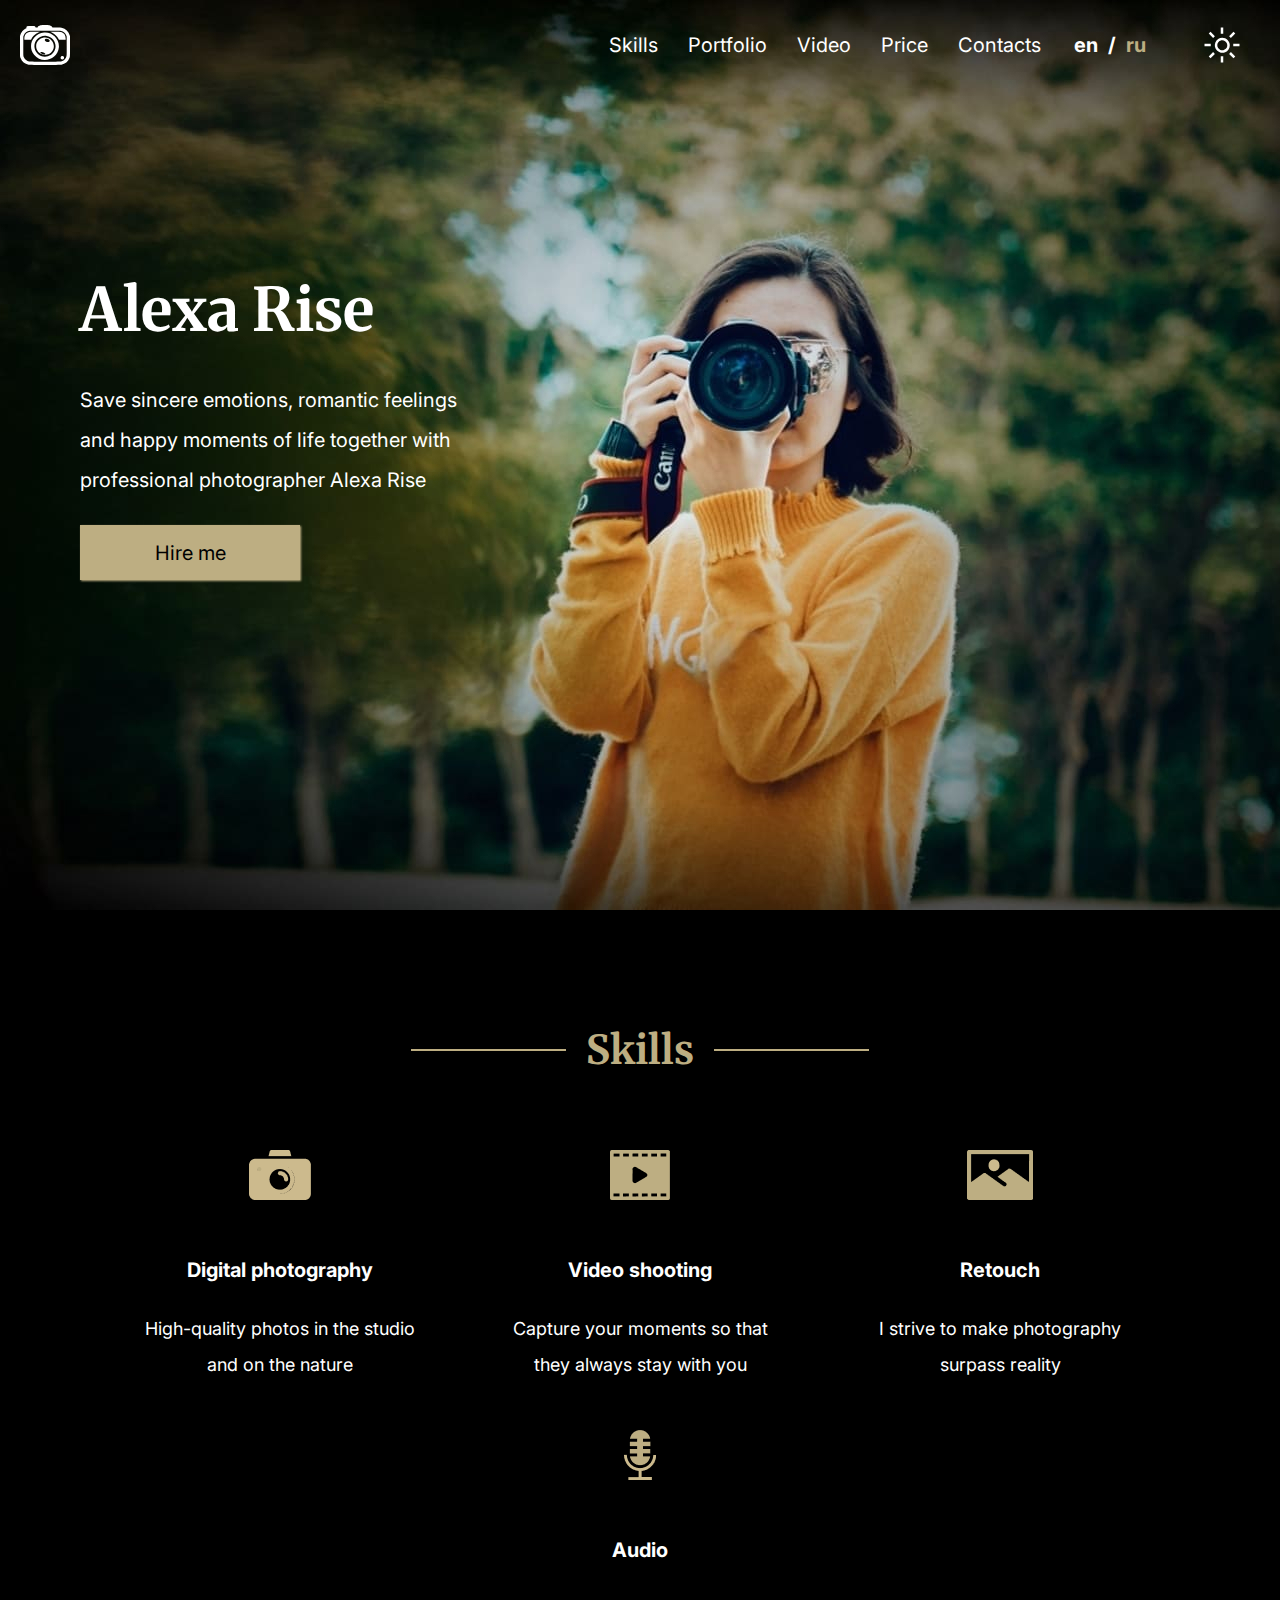
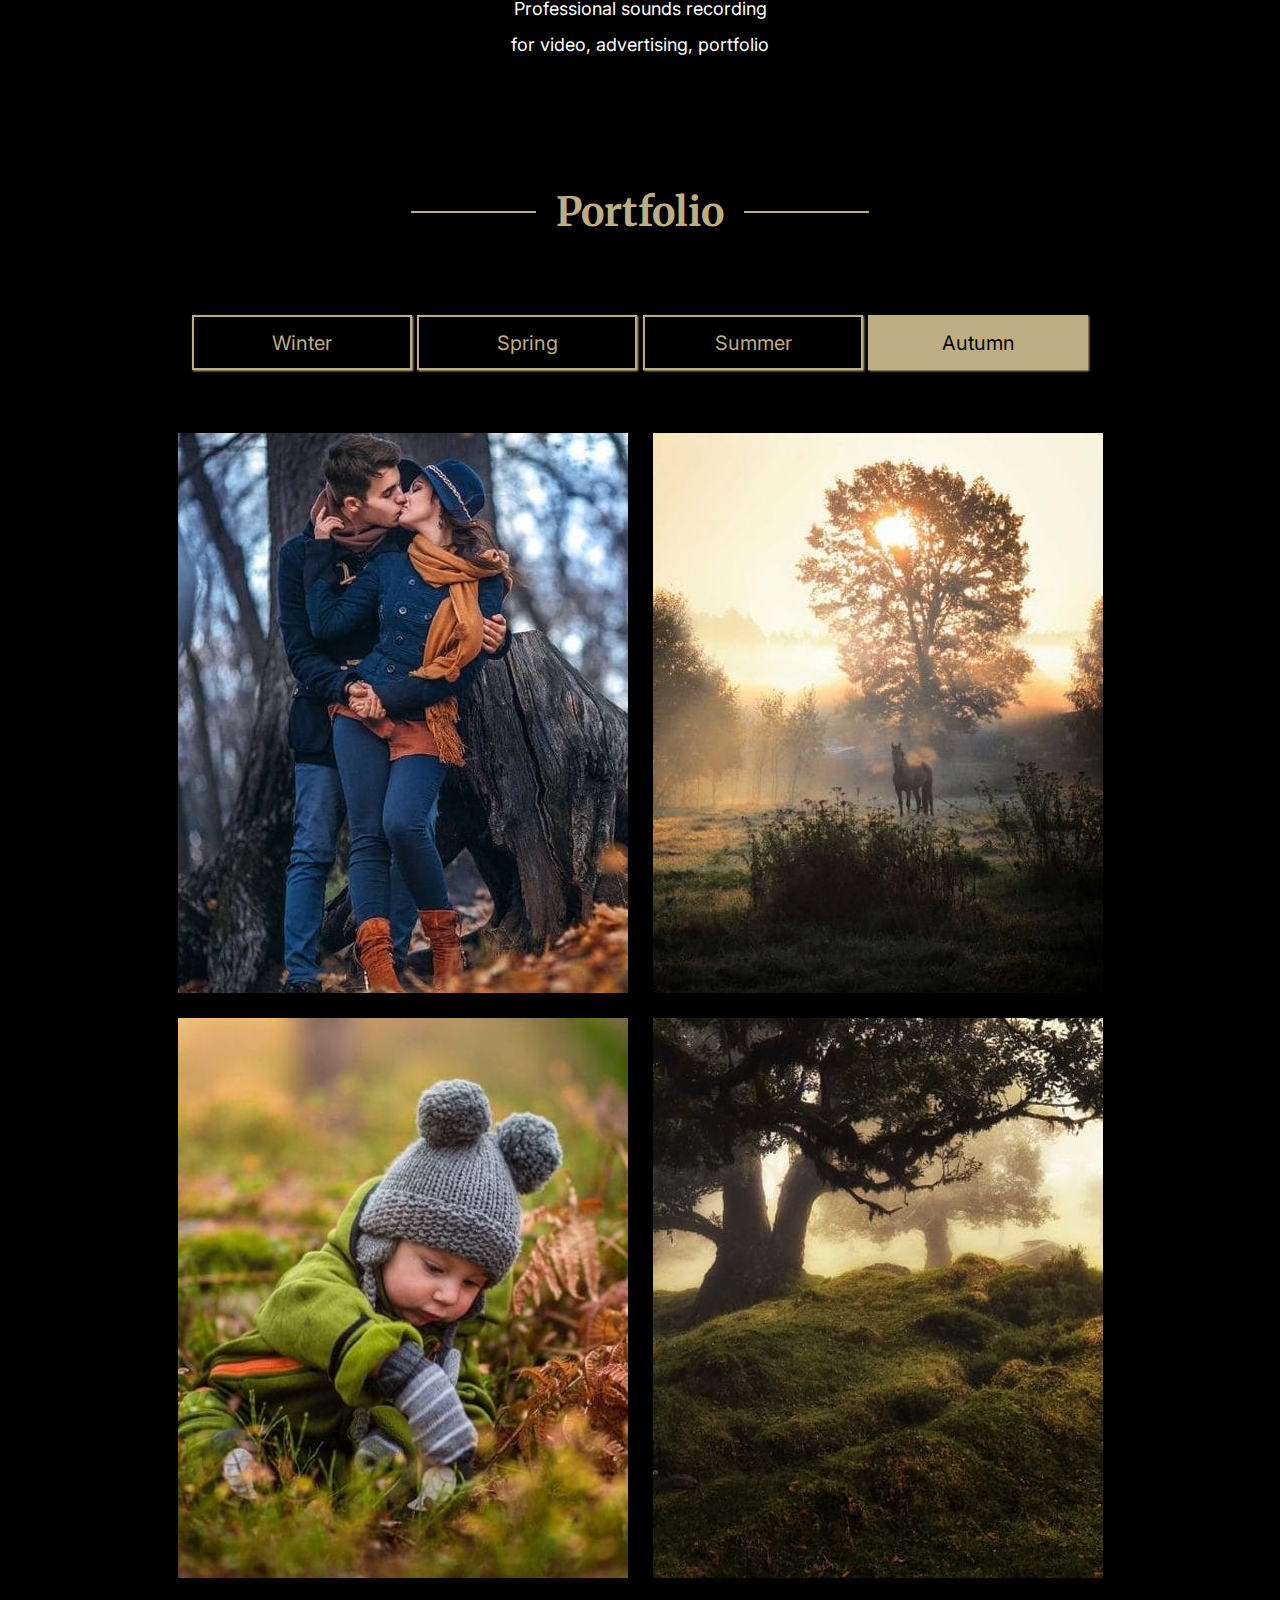
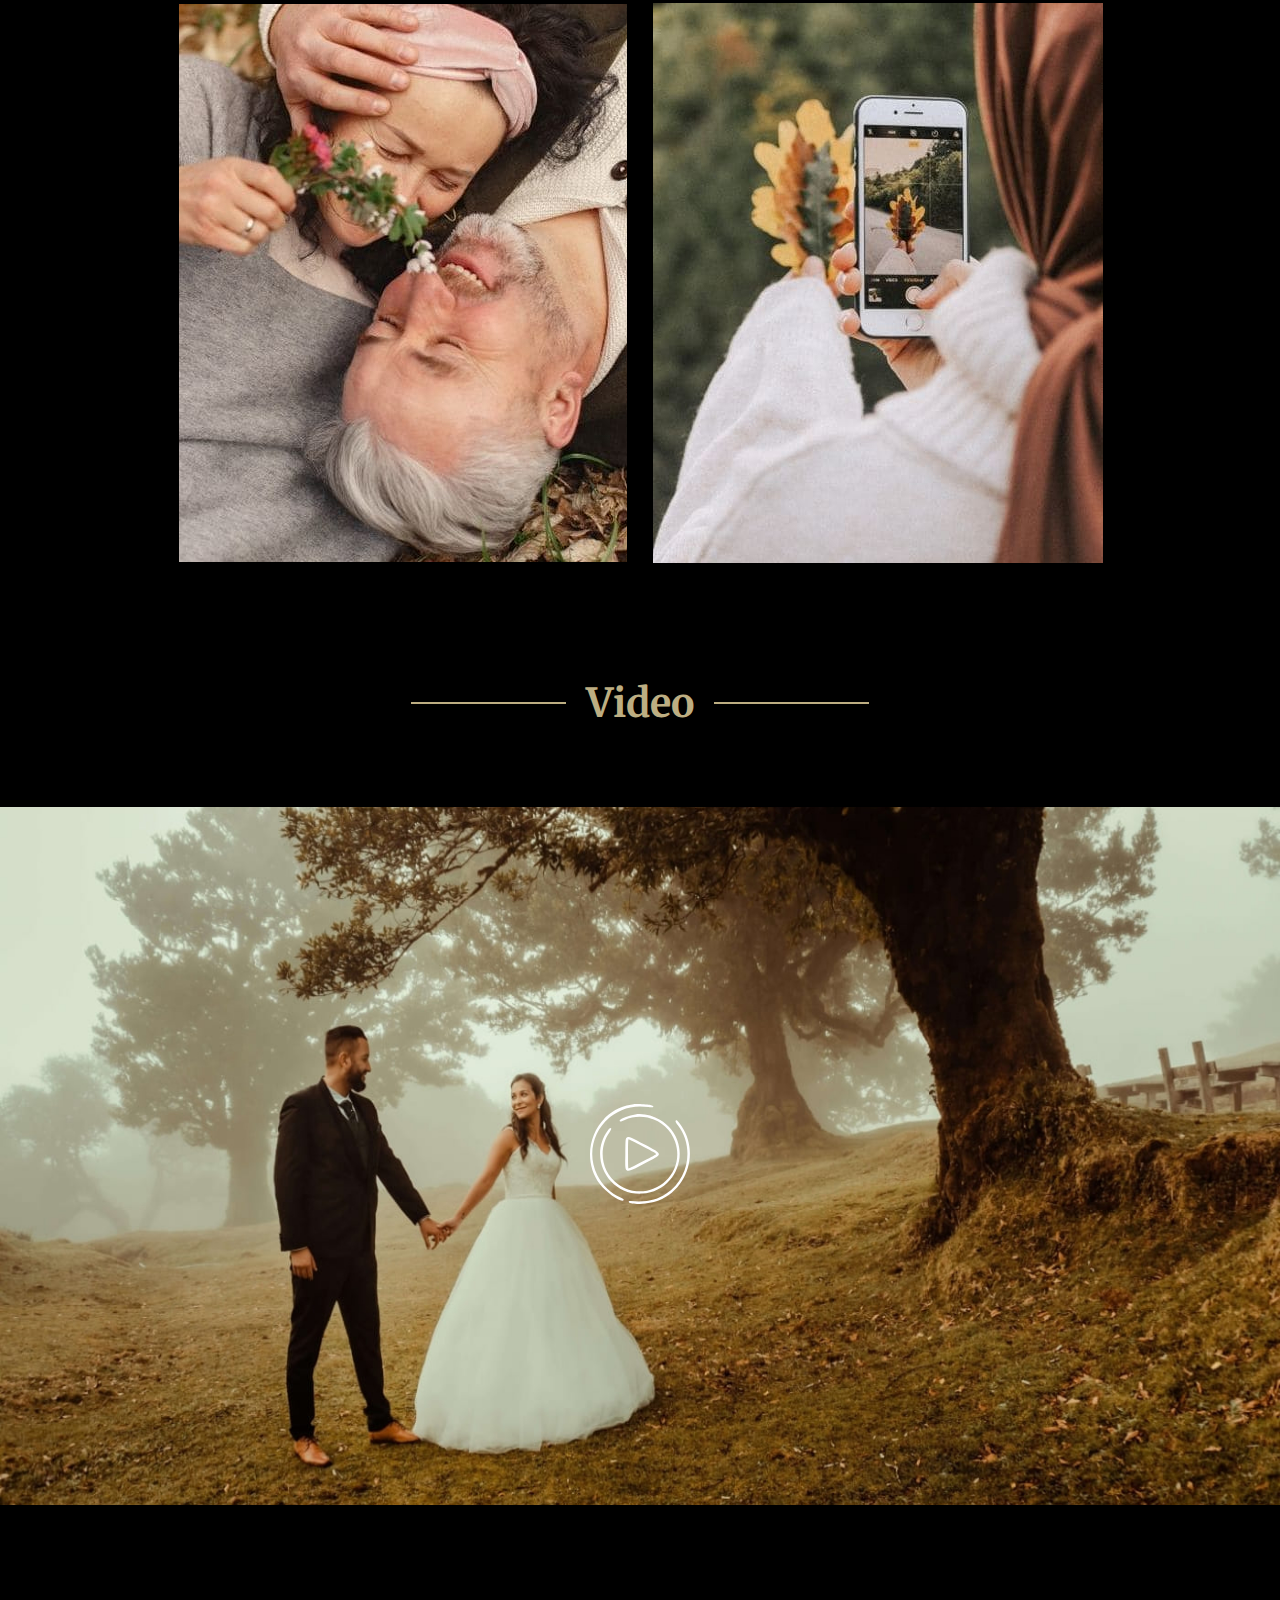
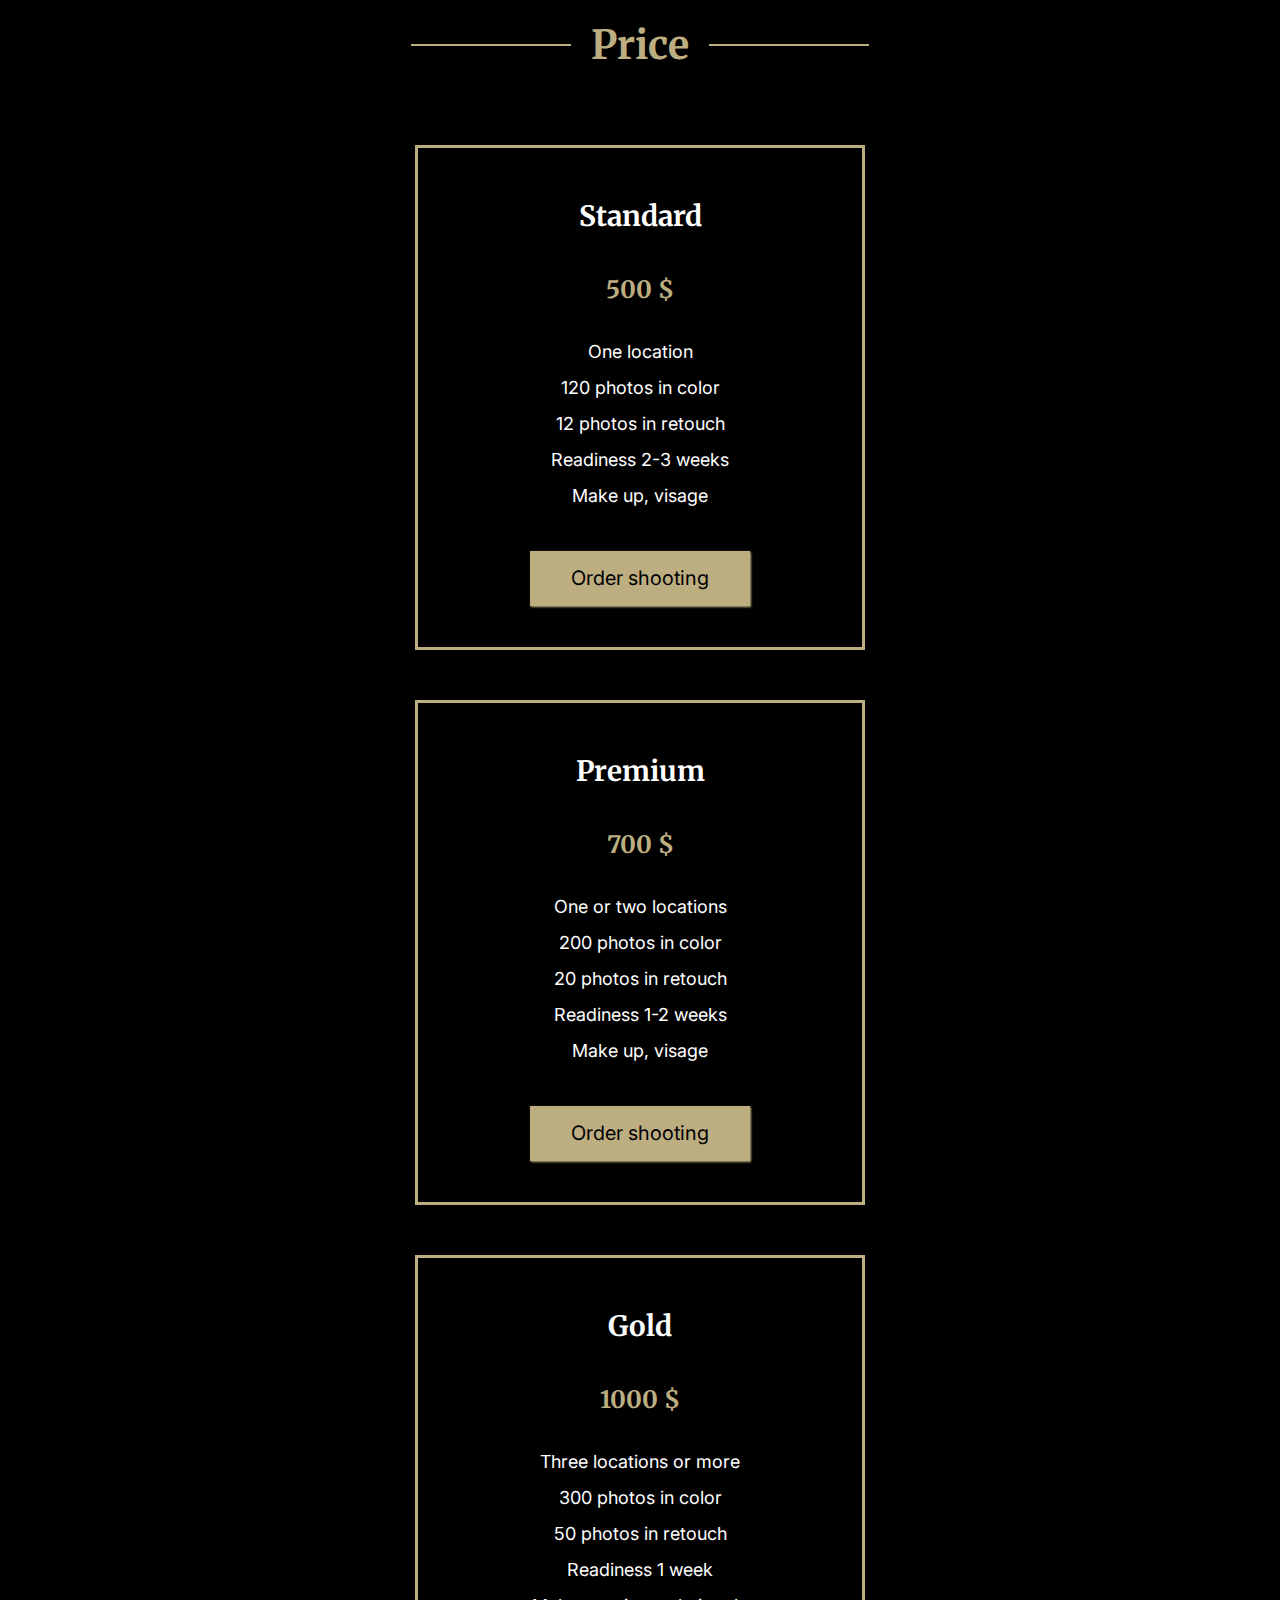
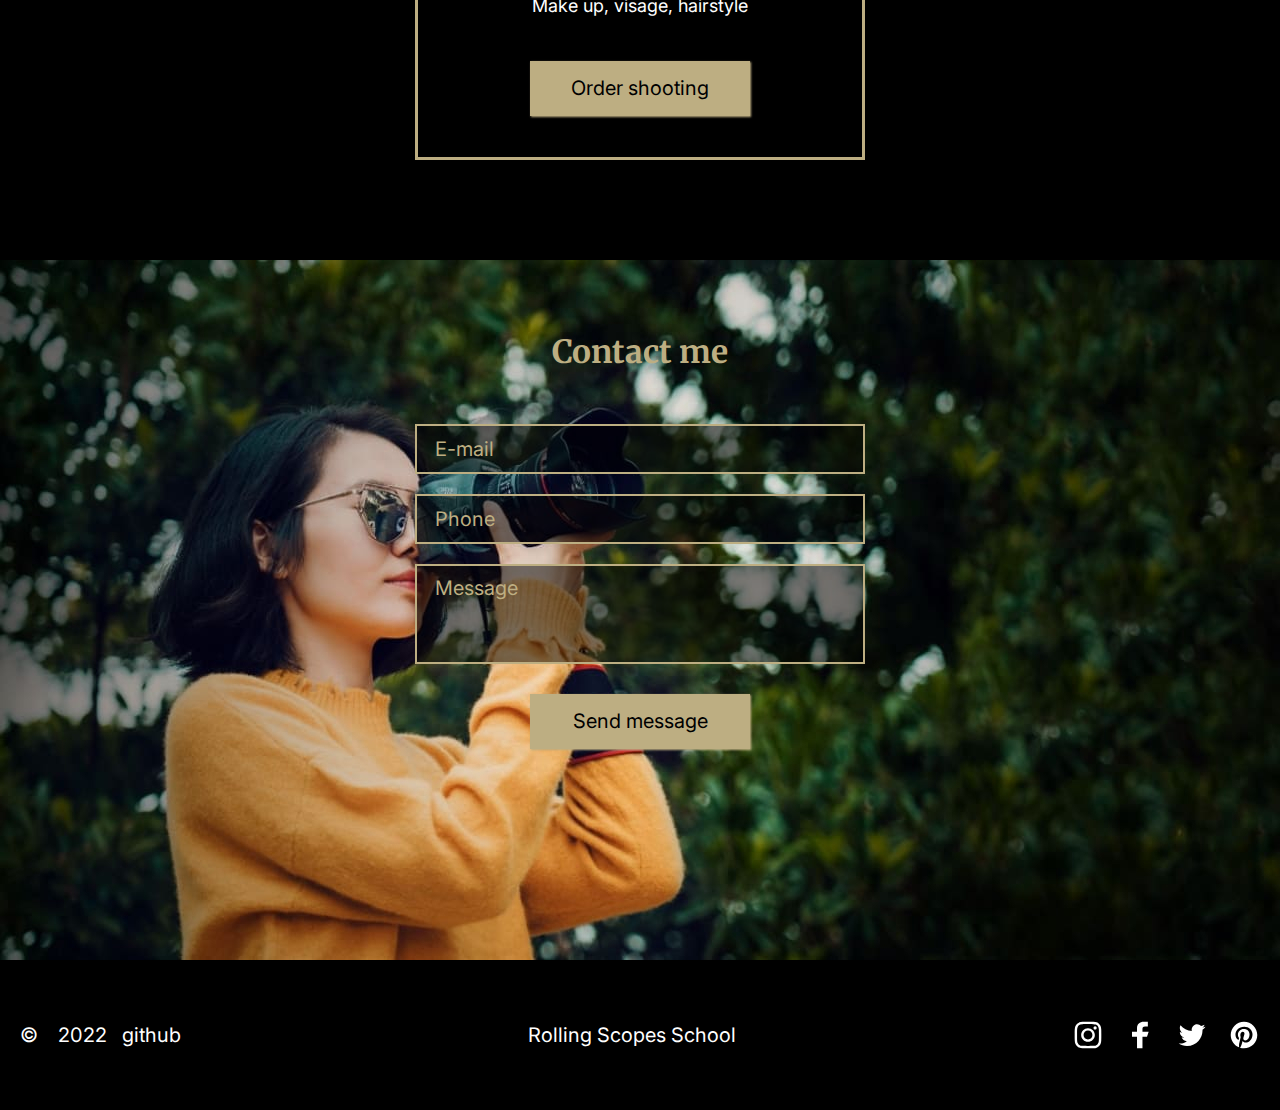
==== commit 3a67c33e: "refactor: minor refactoring" ====
--- a/portfolio/index.html
+++ b/portfolio/index.html
@@ -20,16 +20,18 @@
 
             <nav class="header-nav">
                 <ul class="header-nav__list">
-                    <li class="header-nav__item"><a href="#skills" class="header-nav__link">Skills</a></li>
-                    <li class="header-nav__item"><a href="#portfolio" class="header-nav__link">Portfolio</a></li>
-                    <li class="header-nav__item"><a href="#video" class="header-nav__link">Video</a></li>
-                    <li class="header-nav__item"><a href="#price" class="header-nav__link">Price</a></li>
-                    <li class="header-nav__item"><a href="#contacts" class="header-nav__link">Contacts</a></li>
+                    <li class="header-nav__item"><a href="#skills" class="header-nav__link" data-i18="skills">Skills</a></li>
+                    <li class="header-nav__item"><a href="#portfolio" class="header-nav__link" data-i18="portfolio">Portfolio</a></li>
+                    <li class="header-nav__item"><a href="#video" class="header-nav__link" data-i18="video">Video</a></li>
+                    <li class="header-nav__item"><a href="#price" class="header-nav__link" data-i18="price">Price</a></li>
+                    <li class="header-nav__item"><a href="#contacts" class="header-nav__link" data-i18="contacts">Contacts</a></li>
                 </ul>
             </nav>
 
-            <button class="button-language" type="button"><span
-                    class="color-gold">en</span>&nbsp;&nbsp;/&nbsp;&nbsp;ru
+            <button class="button-language" type="button">
+                <span class="button-language__lang">en</span>
+                &nbsp;/&nbsp;
+                <span class="button-language__lang">ru</span>
             </button>
 
             <button class="button-theme" type="button">
@@ -52,10 +54,10 @@
             <section class="hero" id="hero">
                 <div class="container">
                     <div class="hero__block">
-                        <h1 class="hero__title">Alexa Rise</h1>
-                        <p class="hero__text">Save sincere emotions, romantic feelings and happy moments of life together with professional photographer Alexa Rise
+                        <h1 class="hero__title" data-i18="hero-title">Alexa Rise</h1>
+                        <p class="hero__text" data-i18="hero-text">Save sincere emotions, romantic feelings and happy moments of life together with professional photographer Alexa Rise
                         </p>
-                        <button class="button button_active" type="button">Hire me</button>
+                        <button class="button button_active" type="button" data-i18="hire">Hire me</button>
                     </div>
                 </div>
             </section>
@@ -63,35 +65,35 @@
             <section class="skills" id="skills">
                 <div class="container">
 
-                    <h2 class="section-title">Skills</h2>
+                    <h2 class="section-title" data-i18="skills">Skills</h2>
 
                     <div class="skills__row">
 
                         <section class="skills-item">
                             <img class="skills-item__image" src="assets/img/camera-1.png" alt="camera">
-                            <h3 class="skills-item__title">Digital photography</h3>
-                            <p class="skills-item__text">High-quality photos in the studio<br>
+                            <h3 class="skills-item__title" data-i18="skill-title-1">Digital photography</h3>
+                            <p class="skills-item__text" data-i18="skill-text-1">High-quality photos in the studio<br>
                                 and on the nature</p>
                         </section>
 
                         <section class="skills-item">
                             <img class="skills-item__image" src="assets/img/video-1.png" alt="video">
-                            <h3 class="skills-item__title">Video shooting</h3>
-                            <p class="skills-item__text">Capture your moments so that<br>
+                            <h3 class="skills-item__title" data-i18="skill-title-2">Video shooting</h3>
+                            <p class="skills-item__text" data-i18="skill-text-2">Capture your moments so that<br>
                                 they always stay with you</p>
                         </section>
 
                         <section class="skills-item">
                             <img class="skills-item__image" src="assets/img/image-1.png" alt="image">
-                            <h3 class="skills-item__title">Retouch</h3>
-                            <p class="skills-item__text">I strive to make photography<br>
+                            <h3 class="skills-item__title" data-i18="skill-title-3">Retouch</h3>
+                            <p class="skills-item__text" data-i18="skill-text-3">I strive to make photography<br>
                                 surpass reality</p>
                         </section>
 
                         <section class="skills-item">
                             <img class="skills-item__image" src="assets/img/mic-1.png" alt="microphone">
-                            <h3 class="skills-item__title">Audio</h3>
-                            <p class="skills-item__text">Professional sounds recording<br>
+                            <h3 class="skills-item__title" data-i18="skill-title-4">Audio</h3>
+                            <p class="skills-item__text" data-i18="skill-text-4">Professional sounds recording<br>
                                 for video, advertising, portfolio</p>
                         </section>
 
@@ -103,16 +105,16 @@
             <section class="portfolio" id="portfolio">
                 <div class="container">
 
-                    <h2 class="section-title">Portfolio</h2>
+                    <h2 class="section-title" data-i18="portfolio">Portfolio</h2>
 
                     <div class="portfolio__buttons">
                         <div class="portfolio-buttons__row">
-                            <button class="button portfolio__button" type="button" data-season="winter">Winter</button>
-                            <button class="button portfolio__button" type="button" data-season="spring">Spring</button>
+                            <button class="button portfolio__button" type="button" data-season="winter" data-i18="winter">Winter</button>
+                            <button class="button portfolio__button" type="button" data-season="spring" data-i18="spring">Spring</button>
                         </div>
                         <div class="portfolio-buttons__row">
-                            <button class="button portfolio__button" type="button" data-season="summer">Summer</button>
-                            <button class="button portfolio__button button_active" type="button" data-season="autumn">Autumn</button>
+                            <button class="button portfolio__button" type="button" data-season="summer" data-i18="summer">Summer</button>
+                            <button class="button portfolio__button button_active" type="button" data-season="autumn" data-i18="autumn">Autumn</button>
                         </div>
                         
                     </div>
@@ -132,7 +134,7 @@
             <section class="video" id="video">
                 <div class="container">
 
-                    <h2 class="section-title">Video</h2>
+                    <h2 class="section-title" data-i18="video">Video</h2>
 
                     <div class="video-player">
 
@@ -149,7 +151,7 @@
             <section class="price" id="price">
                 <div class="container">
 
-                    <h2 class="section-title">Price</h2>
+                    <h2 class="section-title" data-i18="price">Price</h2>
 
                     <div class="price__row">
 
@@ -158,12 +160,12 @@
                             <h3 class="price-item__title">Standard</h3>
 
                             <span class="price-item__text price-text display-block">500 $</span>
-                            <span class="price-item__text display-block">One location</span>
-                            <span class="price-item__text display-block">120 photos in color</span>
-                            <span class="price-item__text display-block">12 photos in retouch</span>
-                            <span class="price-item__text display-block">Readiness 2-3 weeks</span>
-                            <span class="price-item__text display-block">Make up, visage</span>
-                            <button class="button button_active" type="button">Order shooting</button>
+                            <span class="price-item__text display-block" data-i18="price-description-1-span-1">One location</span>
+                            <span class="price-item__text display-block" data-i18="price-description-1-span-2">120 photos in color</span>
+                            <span class="price-item__text display-block" data-i18="price-description-1-span-3">12 photos in retouch</span>
+                            <span class="price-item__text display-block" data-i18="price-description-1-span-4">Readiness 2-3 weeks</span>
+                            <span class="price-item__text display-block" data-i18="price-description-1-span-5">Make up, visage</span>
+                            <button class="button button_active" type="button" data-i18="order">Order shooting</button>
 
                         </section>
 
@@ -172,12 +174,12 @@
                             <h3 class="price-item__title">Premium</h3>
 
                             <span class="price-item__text price-text display-block">700 $</span>
-                            <span class="price-item__text display-block">One or two locations</span>
-                            <span class="price-item__text display-block">200 photos in color</span>
-                            <span class="price-item__text display-block">20 photos in retouch</span>
-                            <span class="price-item__text display-block">Readiness 1-2 weeks</span>
-                            <span class="price-item__text display-block">Make up, visage</span>
-                            <button class="button button_active" type="button">Order shooting</button>
+                            <span class="price-item__text display-block" data-i18="price-description-2-span-1">One or two locations</span>
+                            <span class="price-item__text display-block" data-i18="price-description-2-span-2">200 photos in color</span>
+                            <span class="price-item__text display-block" data-i18="price-description-2-span-3">20 photos in retouch</span>
+                            <span class="price-item__text display-block" data-i18="price-description-2-span-4">Readiness 1-2 weeks</span>
+                            <span class="price-item__text display-block" data-i18="price-description-2-span-5">Make up, visage</span>
+                            <button class="button button_active" type="button" data-i18="order">Order shooting</button>
 
                         </section>
 
@@ -186,12 +188,12 @@
                             <h3 class="price-item__title">Gold</h3>
 
                             <span class="price-item__text price-text display-block">1000 $</span>
-                            <span class="price-item__text display-block">Three locations or more</span>
-                            <span class="price-item__text display-block">300 photos in color</span>
-                            <span class="price-item__text display-block">50 photos in retouch</span>
-                            <span class="price-item__text display-block">Readiness 1 week</span>
-                            <span class="price-item__text display-block">Make up, visage, hairstyle</span>
-                            <button class="button button_active" type="button">Order shooting</button>
+                            <span class="price-item__text display-block" data-i18="price-description-3-span-1">Three locations or more</span>
+                            <span class="price-item__text display-block" data-i18="price-description-3-span-2">300 photos in color</span>
+                            <span class="price-item__text display-block" data-i18="price-description-3-span-3">50 photos in retouch</span>
+                            <span class="price-item__text display-block" data-i18="price-description-3-span-4">Readiness 1 week</span>
+                            <span class="price-item__text display-block" data-i18="price-description-3-span-5">Make up, visage, hairstyle</span>
+                            <button class="button button_active" type="button" data-i18="order">Order shooting</button>
 
                         </section>
 
@@ -204,14 +206,14 @@
                 <div class="container">
                     <div class="contacts__block">
 
-                        <h2 class="contacts__title">Contact me</h2>
+                        <h2 class="contacts__title" data-i18="contact-me">Contact me</h2>
                         <span class="contacts__item display-block"><input class="contacts__input-email" type="email"
                                 placeholder="E-mail"></span>
                         <span class="contacts__item display-block"><input class="contacts__input-tel" type="tel"
                                 placeholder="Phone"></span>
                         <span class="contacts__item display-block"><textarea class="contacts__textarea"
                                 placeholder="Message"></textarea></span>
-                        <button class="button button_active" type="button">Send message</button>
+                        <button class="button button_active" type="button" data-i18="send-message">Send message</button>
 
                     </div>
                 </div>
--- a/portfolio/style.css
+++ b/portfolio/style.css
@@ -278,10 +278,9 @@
     flex-wrap: wrap;
 }
 
-/* 
 .portfolio-buttons__row {
-        
-} */
+        margin: 0 3px;
+}
 
 .portfolio__images {
     display: flex;
@@ -317,12 +316,13 @@
 .video-player__button {
     position: absolute;
     width: 130px;
-    fill: var(--text-color);
+    fill: #ffffff;
 }
 
 .video-player__button:hover {
-    fill: #ffffff;
-}
+    fill: var(--gold-color)
+}
+
 
 
 
@@ -480,6 +480,7 @@
 }
 
 .button:hover {
+    transform: translateY(-3px);
     color: #ffffff;
 }
 
@@ -506,6 +507,17 @@
     margin: 0 12px;
 }
 
+.button-language span {
+    font: 700 20px/50px 'Inter', sans-serif;
+    transition: 0.3s;
+}
+
+.button-language span:hover,
+.button-language_active {
+    cursor: pointer;
+    color: var(--gold-color);
+}
+
 .color-gold{
     font-weight: inherit;
     font-size: inherit;
